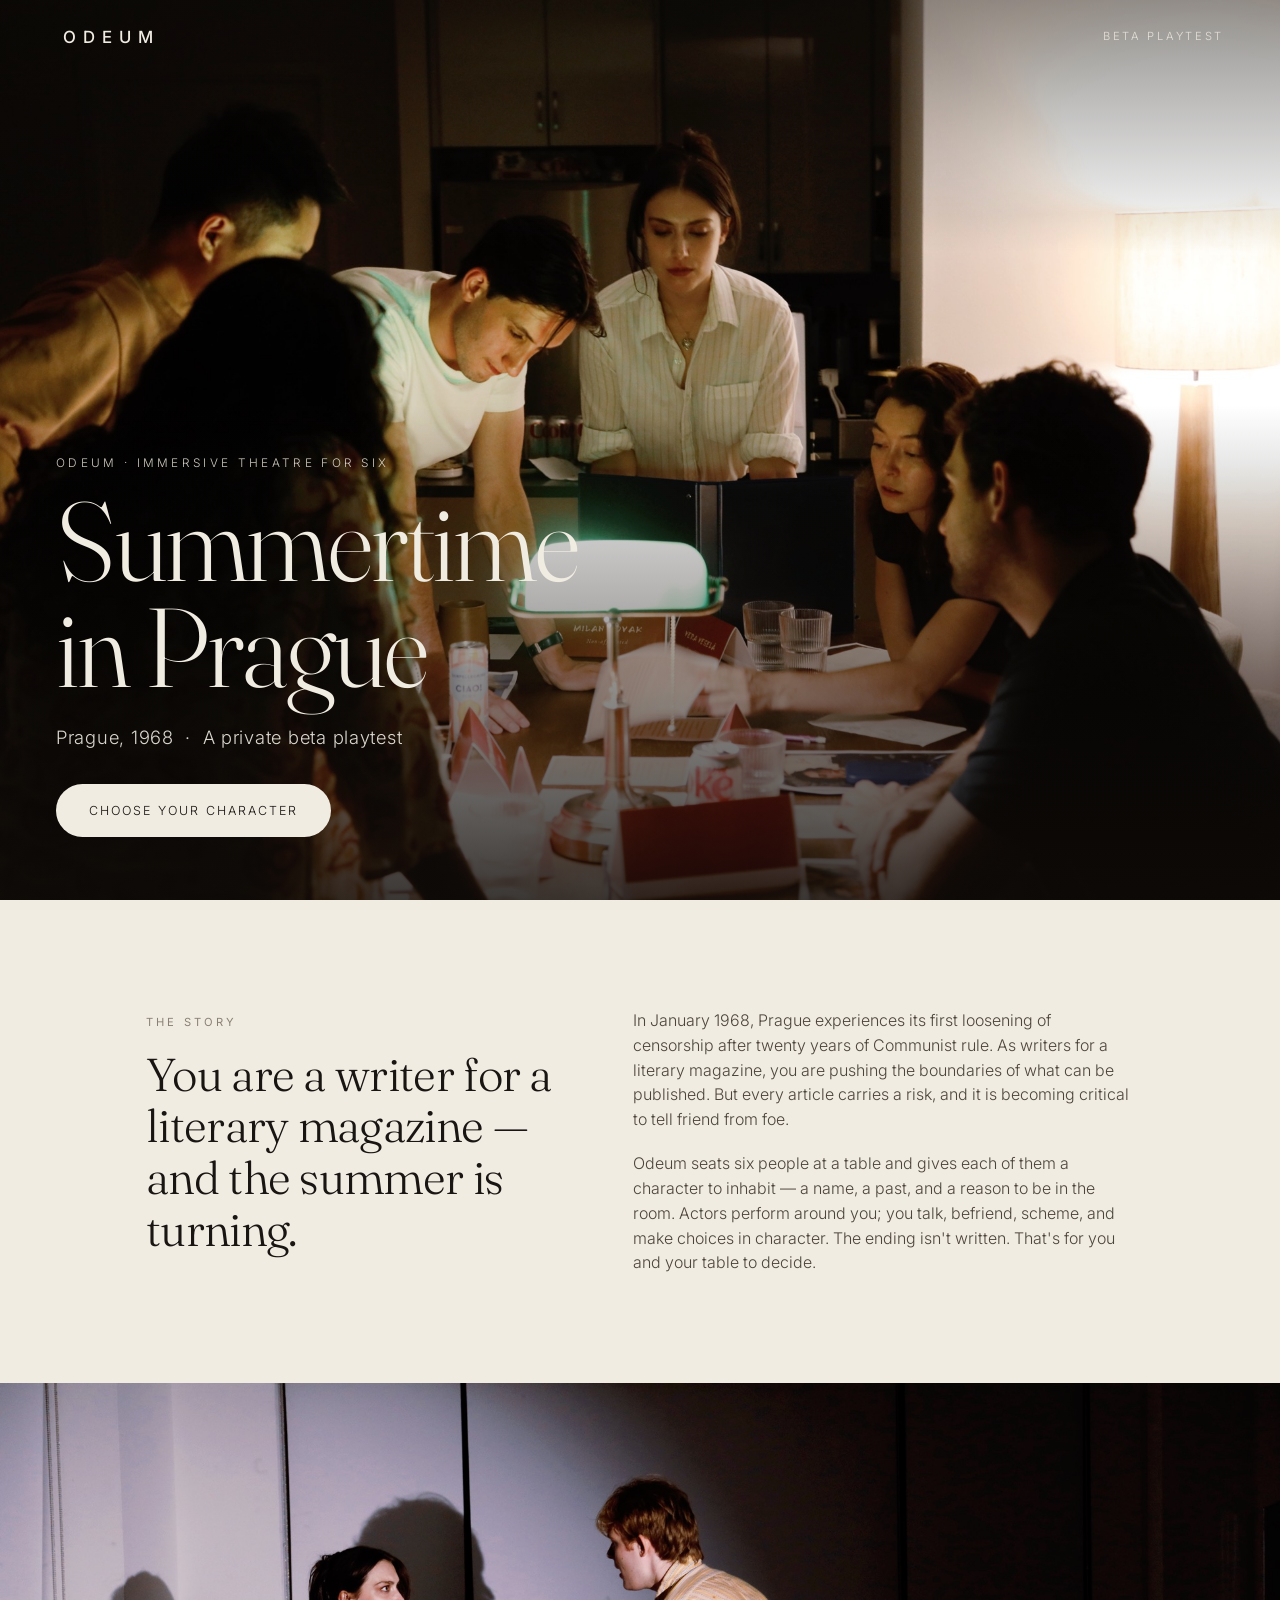
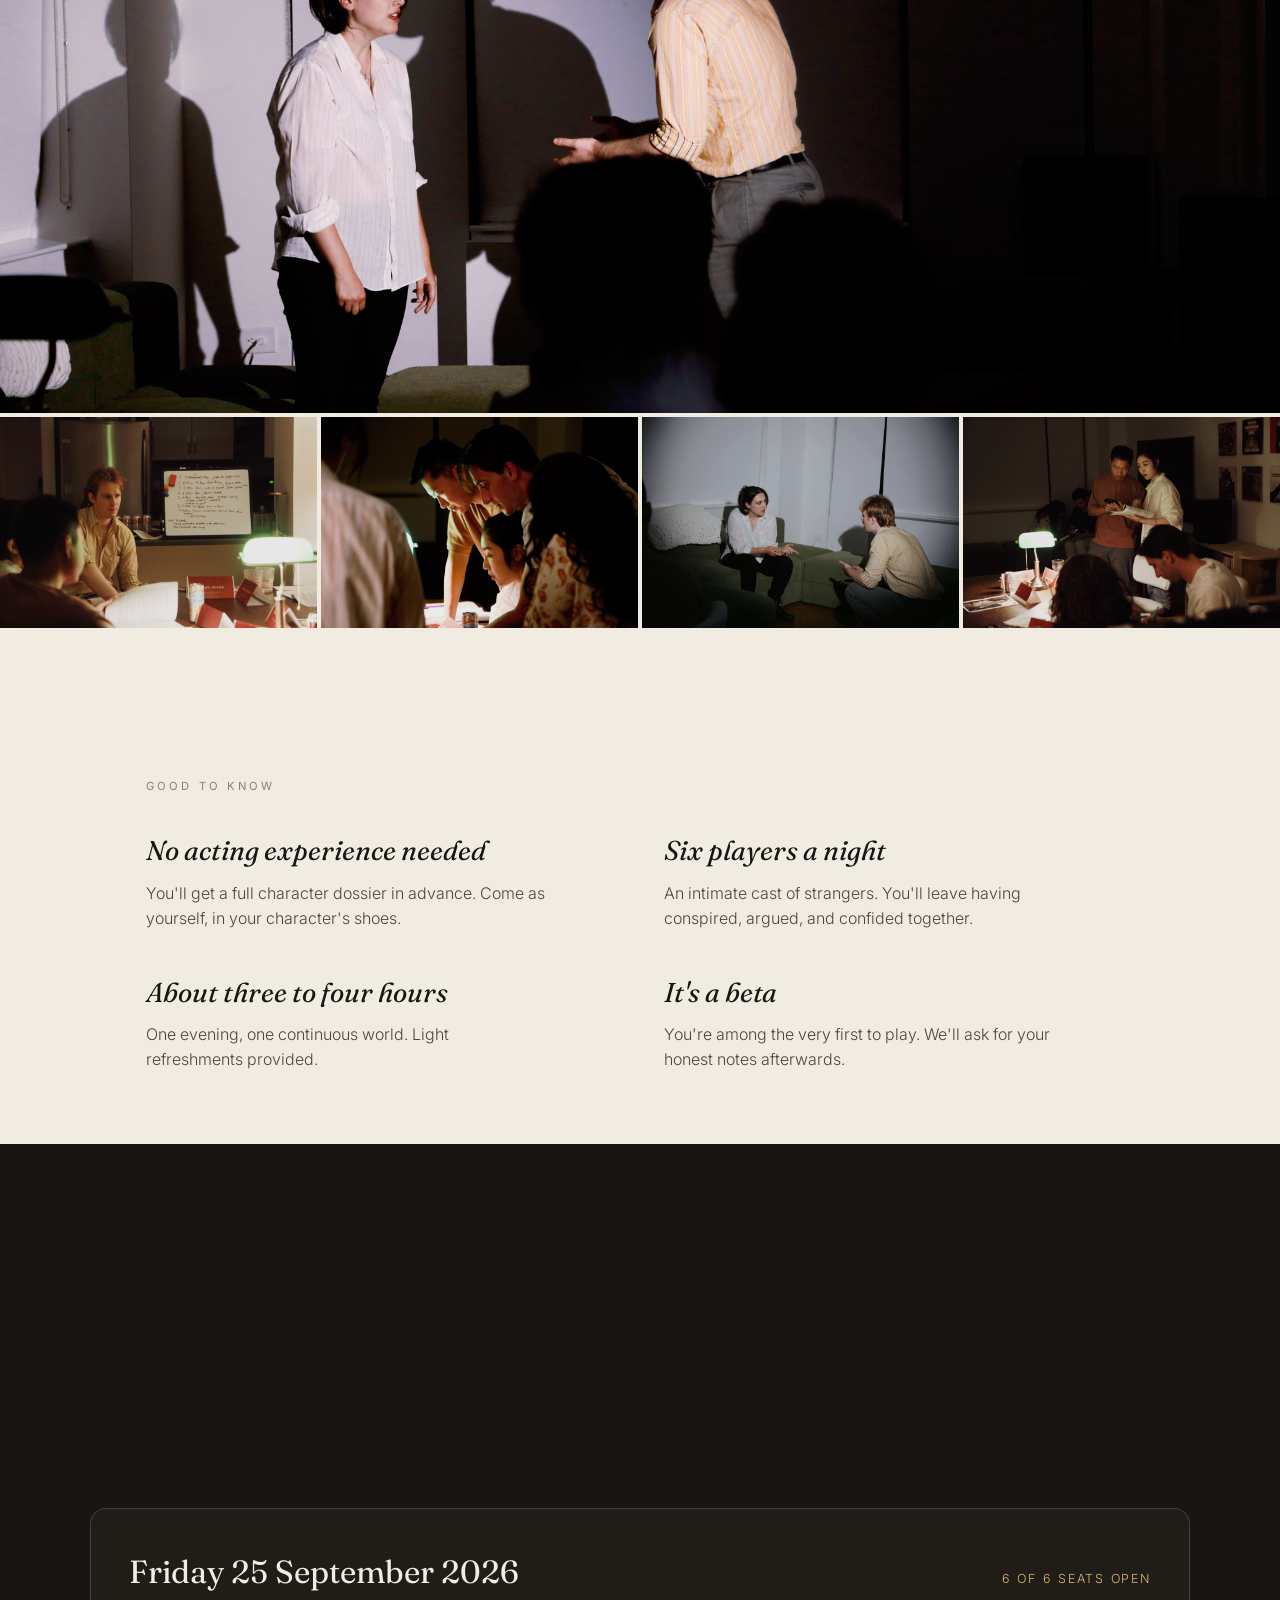
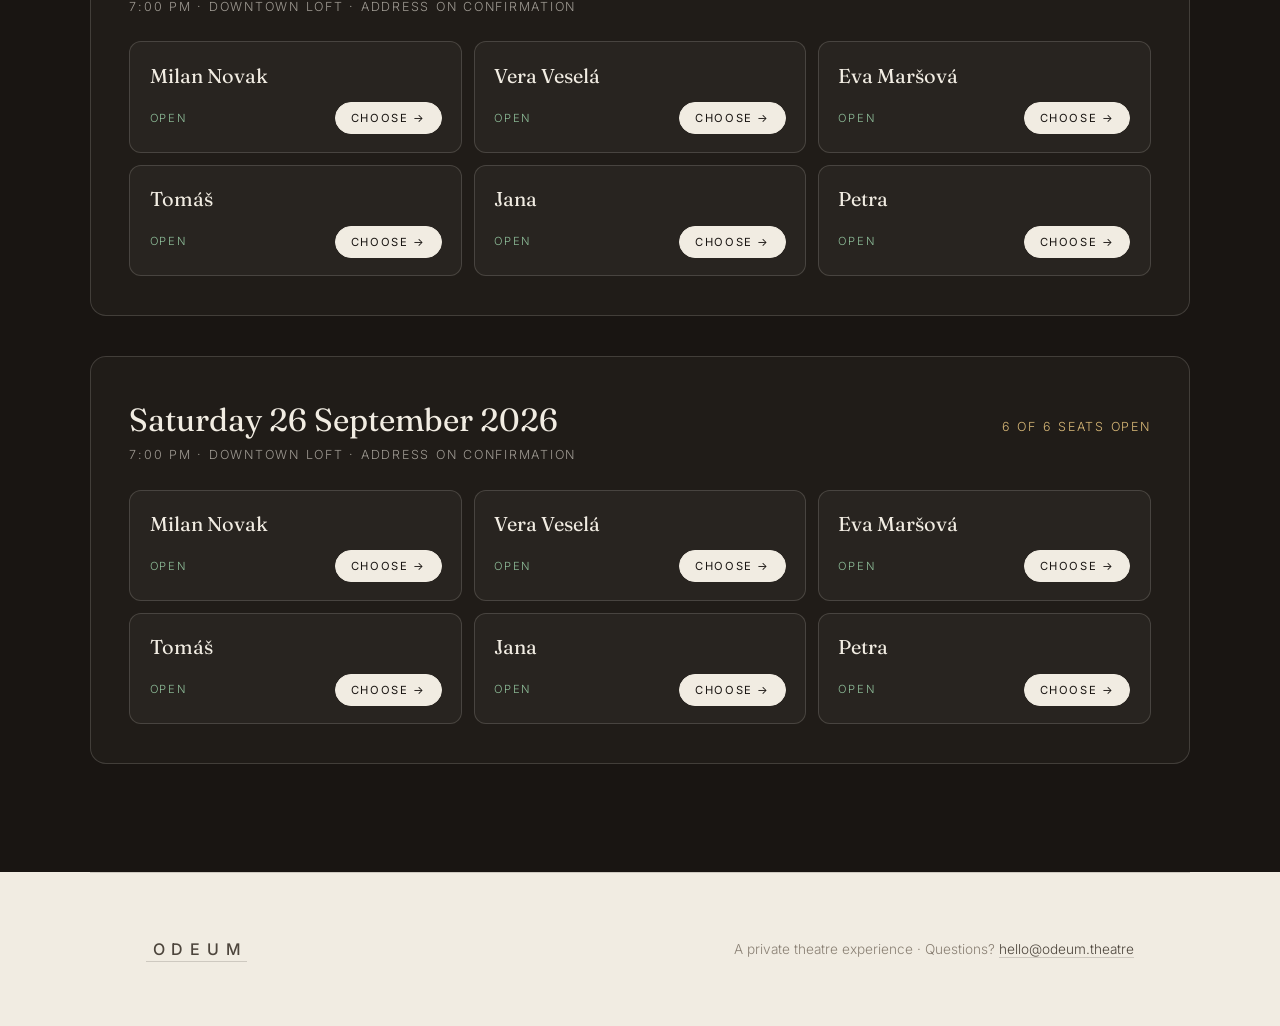
==== prague/index.html @ 9e8dc610 "Add Summertime in Prague beta signup page - New /prague/ landing page (unlisted, noindex) with hero," ====
<!DOCTYPE html>
<html lang="en">
<head>
  <meta charset="UTF-8" />
  <meta name="viewport" content="width=device-width, initial-scale=1.0" />
  <meta name="description" content="Summertime in Prague — a private immersive-theatre game for six. Beta playtest by invitation. Choose your character and reserve a seat." />
  <meta name="theme-color" content="#f1ece2" />
  <!-- Unlisted beta page: keep it out of search results -->
  <meta name="robots" content="noindex, nofollow" />
  <title>Summertime in Prague — Odeum Beta</title>

  <link rel="icon" href="../favicon.svg" type="image/svg+xml" />
  <link rel="apple-touch-icon" href="../favicon.svg" />

  <meta property="og:type" content="website" />
  <meta property="og:site_name" content="Odeum" />
  <meta property="og:title" content="Summertime in Prague — Odeum Beta" />
  <meta property="og:description" content="A private immersive-theatre game for six. Prague, 1968. Beta playtest by invitation — choose your character." />
  <meta property="og:image" content="https://clysun.github.io/odeum/images/prague/table-lamp.jpg" />

  <link rel="preconnect" href="https://fonts.googleapis.com" />
  <link rel="preconnect" href="https://fonts.gstatic.com" crossorigin />
  <link href="https://fonts.googleapis.com/css2?family=Fraunces:ital,opsz,wght@0,9..144,300;0,9..144,400;0,9..144,500;1,9..144,300;1,9..144,400&family=Inter:wght@300;400;500&display=swap" rel="stylesheet" />

  <link rel="stylesheet" href="../css/styles.css" />
  <link rel="stylesheet" href="prague.css" />
</head>
<body class="prague">
  <!-- NAV -->
  <header class="pnav" id="pnav">
    <a href="../" class="pnav__home" aria-label="Back to Odeum">ODEUM</a>
    <span class="pnav__tag">Beta Playtest</span>
  </header>

  <main>
    <!-- HERO -->
    <section class="phero">
      <img src="../images/prague/table-lamp.jpg" alt="A cast of six gathered around a lamplit table in character" class="phero__img" />
      <div class="phero__scrim"></div>
      <div class="phero__inner">
        <p class="phero__eyebrow">Odeum · Immersive theatre for six</p>
        <h1 class="phero__title">Summertime<br />in Prague</h1>
        <p class="phero__meta">Prague, 1968 &nbsp;·&nbsp; A private beta playtest</p>
        <a href="#reserve" class="pbtn pbtn--light">Choose your character</a>
      </div>
    </section>

    <!-- STORY -->
    <section class="pstory">
      <div class="pstory__grid">
        <div class="reveal">
          <span class="kicker">The story</span>
          <h2 class="pstory__lead">You are a writer for a literary magazine — and the summer is turning.</h2>
        </div>
        <div class="pstory__body reveal">
          <p>In January 1968, Prague experiences its first loosening of censorship after twenty
             years of Communist rule. As writers for a literary magazine, you are pushing the
             boundaries of what can be published. But every article carries a risk, and it is
             becoming critical to tell friend from foe.</p>
          <p>Odeum seats six people at a table and gives each of them a character to inhabit —
             a name, a past, and a reason to be in the room. Actors perform around you; you talk,
             befriend, scheme, and make choices in character. The ending isn't written. That's
             for you and your table to decide.</p>
        </div>
      </div>
    </section>

    <!-- GALLERY -->
    <section class="pgallery" aria-label="From the room">
      <figure class="pgallery__wide reveal">
        <img src="../images/prague/confrontation.jpg" alt="Two characters in a heated exchange before a watching audience" loading="lazy" />
      </figure>
      <div class="pgallery__grid">
        <figure class="reveal"><img src="../images/prague/whiteboard.jpg" alt="A character studies a timeline of the day's events" loading="lazy" /></figure>
        <figure class="reveal"><img src="../images/prague/huddle.jpg" alt="Players conferring in lamplight" loading="lazy" /></figure>
        <figure class="reveal"><img src="../images/prague/couch.jpg" alt="A quiet, tense conversation on a sofa" loading="lazy" /></figure>
        <figure class="reveal"><img src="../images/prague/scripts.jpg" alt="Guests comparing notes and scripts" loading="lazy" /></figure>
      </div>
    </section>

    <!-- WHAT TO KNOW -->
    <section class="pknow">
      <span class="kicker reveal">Good to know</span>
      <ul class="pknow__list">
        <li class="reveal"><h3>No acting experience needed</h3><p>You'll get a full character dossier in advance. Come as yourself, in your character's shoes.</p></li>
        <li class="reveal"><h3>Six players a night</h3><p>An intimate cast of strangers. You'll leave having conspired, argued, and confided together.</p></li>
        <li class="reveal"><h3>About three to four hours</h3><p>One evening, one continuous world. Light refreshments provided.</p></li>
        <li class="reveal"><h3>It's a beta</h3><p>You're among the very first to play. We'll ask for your honest notes afterwards.</p></li>
      </ul>
    </section>

    <!-- RESERVE -->
    <section class="preserve" id="reserve">
      <div class="preserve__head">
        <span class="kicker reveal">Reserve a seat</span>
        <h2 class="preserve__title reveal">Choose a date &amp; your character</h2>
        <p class="preserve__sub reveal">Each character can be played by one guest. Once a seat is taken, it closes — so pick early.</p>
      </div>
      <div id="sessions" class="sessions" aria-live="polite">
        <!-- rendered by prague.js -->
        <p class="sessions__loading">Loading availability…</p>
      </div>
    </section>
  </main>

  <footer class="pfoot">
    <a href="../" class="pfoot__brand">ODEUM</a>
    <p>A private theatre experience · Questions? <a href="mailto:hello@odeum.theatre">hello@odeum.theatre</a></p>
  </footer>

  <!-- SIGNUP MODAL -->
  <div class="modal" id="modal" aria-hidden="true" role="dialog" aria-modal="true" aria-labelledby="modalTitle">
    <div class="modal__backdrop" data-close></div>
    <div class="modal__card" role="document">
      <button class="modal__close" data-close aria-label="Close">×</button>
      <div id="modalForm">
        <p class="modal__eyebrow">Reserve your seat</p>
        <h3 class="modal__title" id="modalTitle">Milan Novak</h3>
        <p class="modal__slot" id="modalSlot">Friday 26 September · 7:00 PM</p>
        <form id="signupForm" novalidate>
          <div class="pfield">
            <label for="f-name">Full name</label>
            <input type="text" id="f-name" name="name" autocomplete="name" required />
          </div>
          <div class="pfield">
            <label for="f-email">Email</label>
            <input type="email" id="f-email" name="email" autocomplete="email" required />
          </div>
          <div class="pfield">
            <label for="f-phone">Phone</label>
            <input type="tel" id="f-phone" name="phone" autocomplete="tel" required />
          </div>
          <div class="pfield">
            <label for="f-rec">Who recommended you?</label>
            <input type="text" id="f-rec" name="recommendedBy" placeholder="A name helps us keep the room trusted" />
          </div>
          <button type="submit" class="pbtn pbtn--dark" id="submitBtn">Confirm my seat</button>
          <p class="modal__status" id="modalStatus" role="status" aria-live="polite"></p>
        </form>
      </div>
      <div id="modalDone" class="modal__done" hidden>
        <h3 class="modal__title">You're in.</h3>
        <p id="doneMsg">Your seat is reserved. We'll be in touch by email with your character dossier and the address.</p>
        <button class="pbtn pbtn--dark" data-close>Close</button>
      </div>
    </div>
  </div>

  <script src="prague.js"></script>
</body>
</html>
---- css/styles.css ----
/* =========================================================
   ODEUM — A Private Theatre Experience
   Editorial · warm bone canvas · cinematic imagery
   ========================================================= */

:root {
  --paper:      #f1ece2;   /* warm bone */
  --paper-2:    #e9e2d5;
  --ink:        #191512;   /* warm near-black */
  --ink-soft:   #4d453c;
  --ink-faint:  #8a8074;
  --wine:       #7a2e2b;   /* restrained accent */
  --line:       rgba(25, 21, 18, 0.16);
  --line-soft:  rgba(25, 21, 18, 0.08);

  --serif: "Fraunces", Georgia, "Times New Roman", serif;
  --sans:  "Inter", system-ui, -apple-system, sans-serif;

  --ease: cubic-bezier(0.19, 1, 0.22, 1);
  --pad:  clamp(1.25rem, 5vw, 4rem);
  --maxw: 1400px;
}

* { margin: 0; padding: 0; box-sizing: border-box; }

html { -webkit-font-smoothing: antialiased; text-rendering: optimizeLegibility; }
html.lenis, html.lenis body { height: auto; }

body {
  background: var(--paper);
  color: var(--ink);
  font-family: var(--sans);
  font-weight: 300;
  line-height: 1.55;
  overflow-x: hidden;
}
body.no-scroll { overflow: hidden; }

::selection { background: var(--ink); color: var(--paper); }

a { color: inherit; text-decoration: none; }
img { display: block; max-width: 100%; }

.kicker {
  display: inline-block;
  font-family: var(--sans);
  font-size: 0.7rem;
  font-weight: 400;
  letter-spacing: 0.28em;
  text-transform: uppercase;
  color: var(--ink-faint);
}

/* =========================================================
   NAV
   ========================================================= */
.nav {
  position: fixed;
  inset: 0 0 auto 0;
  z-index: 60;
  display: grid;
  grid-template-columns: 1fr auto 1fr;
  align-items: center;
  padding: 1.5rem var(--pad);
  transition: background 0.6s var(--ease), padding 0.6s var(--ease),
              border-color 0.6s var(--ease), color 0.6s var(--ease);
  border-bottom: 1px solid transparent;
  color: #f1ece2;
}
.nav::before {
  /* subtle scrim so cream nav stays legible over bright imagery */
  content: "";
  position: absolute; inset: 0; z-index: -1;
  background: linear-gradient(180deg, rgba(15,11,8,0.38), transparent);
  opacity: 1;
  transition: opacity 0.6s var(--ease);
  pointer-events: none;
}
.nav.is-solid { color: var(--ink); }
.nav.is-solid::before { opacity: 0; }
/* When the fullscreen menu is open, nav sits over the cream overlay */
body.menu-open .nav { color: var(--ink); }
body.menu-open .nav::before { opacity: 0; }
.nav.is-solid {
  background: rgba(241, 236, 226, 0.86);
  backdrop-filter: blur(12px) saturate(1.1);
  border-bottom: 1px solid var(--line-soft);
  padding-top: 1.05rem;
  padding-bottom: 1.05rem;
}

.nav__side { display: flex; align-items: center; gap: 1.8rem; }
.nav__side--right { justify-content: flex-end; }

.nav__link {
  font-size: 0.74rem;
  letter-spacing: 0.16em;
  text-transform: uppercase;
  position: relative;
  opacity: 0.92;
  transition: opacity 0.3s ease;
}
.nav__link::after {
  content: "";
  position: absolute; left: 0; bottom: -5px;
  width: 100%; height: 1px; background: currentColor;
  transform: scaleX(0); transform-origin: right;
  transition: transform 0.45s var(--ease);
}
.nav__link:hover { opacity: 1; }
.nav__link:hover::after { transform: scaleX(1); transform-origin: left; }

.nav__brand {
  font-family: var(--sans);
  font-weight: 500;
  font-size: clamp(1rem, 1.5vw, 1.2rem);
  letter-spacing: 0.42em;
  text-indent: 0.42em;
  white-space: nowrap;
}

.nav__menu {
  display: none;
  flex-direction: column;
  gap: 5px;
  width: 26px;
  background: none; border: none; cursor: pointer;
  padding: 4px 0;
}
.nav__menu span {
  display: block; height: 1.5px; width: 100%;
  background: currentColor;
  transition: transform 0.4s var(--ease), opacity 0.4s var(--ease);
}
body.menu-open .nav__menu span:first-child { transform: translateY(6.5px) rotate(45deg); }
body.menu-open .nav__menu span:last-child  { transform: translateY(-6.5px) rotate(-45deg); }

@media (max-width: 780px) {
  .nav__menu { display: flex; }
  .nav__side--left .nav__link { display: none; }
}

/* =========================================================
   OVERLAY MENU
   ========================================================= */
.overlay {
  position: fixed; inset: 0; z-index: 55;
  background: var(--paper);
  display: flex; flex-direction: column;
  align-items: center; justify-content: center;
  gap: 2.5rem;
  opacity: 0; visibility: hidden;
  transition: opacity 0.6s var(--ease), visibility 0.6s var(--ease);
}
body.menu-open .overlay { opacity: 1; visibility: visible; }
.overlay__nav { display: flex; flex-direction: column; align-items: center; gap: 0.4rem; }
.overlay__nav a {
  font-family: var(--serif);
  font-size: clamp(2.2rem, 8vw, 4rem);
  font-weight: 300;
  line-height: 1.05;
  opacity: 0; transform: translateY(20px);
  transition: opacity 0.6s var(--ease), transform 0.6s var(--ease), color 0.3s ease;
}
.overlay__nav a:hover { font-style: italic; color: var(--wine); }
body.menu-open .overlay__nav a { opacity: 1; transform: none; }
body.menu-open .overlay__nav a:nth-child(1) { transition-delay: .08s; }
body.menu-open .overlay__nav a:nth-child(2) { transition-delay: .14s; }
body.menu-open .overlay__nav a:nth-child(3) { transition-delay: .20s; }
body.menu-open .overlay__nav a:nth-child(4) { transition-delay: .26s; }
.overlay__note {
  font-size: 0.78rem; letter-spacing: 0.14em; text-transform: uppercase;
  color: var(--ink-faint); text-align: center; line-height: 1.9;
}

/* =========================================================
   HERO — layered vertical panels
   ========================================================= */
.hero {
  position: relative;
  height: 100svh; min-height: 620px;
  padding: 0;
  overflow: hidden;
}
.hero__panels {
  position: absolute; inset: 0;
  display: grid;
  grid-template-columns: 1fr 1fr 1fr;
  gap: 0;
}
.panel {
  position: relative;
  overflow: hidden;
  border-right: 1px solid rgba(241, 236, 226, 0.12);
}
.panel:last-child { border-right: none; }
.panel img {
  width: 100%; height: 100%;
  object-fit: cover;
  transform: scale(1.06);
  transition: transform 1.2s var(--ease), filter 1.2s var(--ease);
  filter: brightness(0.82) saturate(1.02);
  animation: panelIn 1.6s var(--ease) both;
  animation-delay: calc(var(--i) * 0.14s);
}
@keyframes panelIn {
  from { opacity: 0; transform: scale(1.16); }
  to   { opacity: 1; transform: scale(1.06); }
}
.panel::after {
  content: ""; position: absolute; inset: 0;
  background: linear-gradient(180deg, rgba(20,15,12,0.35) 0%, transparent 30%, transparent 55%, rgba(20,15,12,0.55) 100%);
  pointer-events: none;
}
/* Hover: focus one panel, dim the others */
@media (hover: hover) and (min-width: 781px) {
  .hero__panels:hover .panel img { filter: brightness(0.55) saturate(0.9); }
  .panel:hover img { filter: brightness(0.95) saturate(1.08); transform: scale(1.11); }
}

.hero__caption {
  position: absolute; inset: auto 0 0 0; z-index: 3;
  display: flex; align-items: center; justify-content: space-between;
  padding: 0 var(--pad) 1.8rem;
  color: #f1ece2;
  pointer-events: none;
}
.hero__eyebrow {
  font-size: 0.72rem; letter-spacing: 0.3em; text-transform: uppercase;
  text-shadow: 0 1px 20px rgba(0,0,0,0.7);
}
.hero__scroll {
  pointer-events: auto;
  display: inline-flex; align-items: center; gap: 0.9rem;
  font-size: 0.7rem; letter-spacing: 0.28em; text-transform: uppercase;
}
.hero__scroll-line {
  width: 46px; height: 1px; background: currentColor; position: relative; overflow: hidden;
}
.hero__scroll-line::after {
  content: ""; position: absolute; inset: 0;
  background: var(--wine);
  transform: translateX(-100%);
  animation: sweep 2.6s var(--ease) infinite;
}
@keyframes sweep { 0%{transform:translateX(-100%)} 55%,100%{transform:translateX(100%)} }

/* =========================================================
   STATEMENT
   ========================================================= */
.statement {
  padding: clamp(5rem, 14vh, 10rem) var(--pad);
  max-width: 1100px; margin: 0 auto;
}
.statement__lead {
  font-family: var(--serif);
  font-weight: 300;
  font-size: clamp(1.9rem, 4.6vw, 4rem);
  line-height: 1.14;
  letter-spacing: -0.015em;
}
.statement__lead em { font-style: italic; color: var(--wine); }

/* =========================================================
   FULL-BLEED FEATURE
   ========================================================= */
.feature { width: 100%; height: clamp(60vh, 82vh, 900px); overflow: hidden; }
.feature__img {
  width: 100%; height: 120%;
  object-fit: cover;
  filter: brightness(0.86);
  will-change: transform;
}

/* =========================================================
   EXPERIENCE
   ========================================================= */
.experience {
  max-width: var(--maxw); margin: 0 auto;
  padding: clamp(5rem, 12vh, 9rem) var(--pad);
}
.experience__head { margin-bottom: clamp(2.5rem, 6vw, 4.5rem); }
.experience__title {
  font-family: var(--serif); font-weight: 300;
  font-size: clamp(2rem, 5.2vw, 4rem);
  line-height: 1.08; letter-spacing: -0.02em;
  margin-top: 1.2rem;
}
.experience__cols {
  display: grid; grid-template-columns: repeat(2, 1fr);
  gap: clamp(1.6rem, 5vw, 4rem);
  max-width: 1000px; margin-left: auto;
}
.experience__title em { font-style: italic; color: var(--wine); }
.experience__cols p {
  color: var(--ink-soft);
  font-size: clamp(1rem, 1.25vw, 1.15rem);
}
.experience__cols p:not(:last-child) { margin-bottom: 1.3rem; }
.experience__pull {
  font-family: var(--serif) !important;
  font-style: italic;
  font-size: clamp(1.35rem, 2.2vw, 1.8rem) !important;
  line-height: 1.3;
  color: var(--ink) !important;
}
.experience__pull em { font-style: italic; color: var(--wine); }

.pillars {
  list-style: none;
  display: grid; grid-template-columns: repeat(3, 1fr);
  gap: clamp(1.5rem, 4vw, 3rem);
  margin-top: clamp(3.5rem, 9vh, 6rem);
  padding-top: 2.5rem;
  border-top: 1px solid var(--line);
}
.pillars__num {
  display: block;
  font-family: var(--serif); font-style: italic;
  font-size: clamp(1.4rem, 2.4vw, 1.9rem);
  margin-bottom: 0.9rem;
}
.pillars p { color: var(--ink-soft); font-size: 0.98rem; max-width: 34ch; }

/* =========================================================
   EVENINGS
   ========================================================= */
.evenings {
  max-width: var(--maxw); margin: 0 auto;
  padding: clamp(3rem, 8vh, 6rem) var(--pad) clamp(5rem, 12vh, 9rem);
}
.evenings__head {
  text-align: center; margin-bottom: clamp(3rem, 8vw, 6rem);
}
.evenings__title {
  font-family: var(--serif); font-weight: 300;
  font-size: clamp(2.6rem, 8vw, 6rem);
  letter-spacing: -0.02em; margin-top: 1rem;
}

.row {
  display: grid; grid-template-columns: 1.05fr 0.95fr;
  align-items: center;
  gap: clamp(1.5rem, 6vw, 5rem);
  padding: clamp(2.5rem, 6vw, 4rem) 0;
  border-top: 1px solid var(--line-soft);
}
.row--reverse .row__media { order: 2; }
.row__media { overflow: hidden; aspect-ratio: 4 / 5; }
.row__media img {
  width: 100%; height: 100%; object-fit: cover;
  filter: brightness(0.9) saturate(1.02);
  transform: scale(1.02);
  transition: transform 1.1s var(--ease), filter 1.1s var(--ease);
}
.row:hover .row__media img { transform: scale(1.07); filter: brightness(1) saturate(1.08); }

/* Coming-soon games: greyed imagery + badge */
.row--soon .row__media { position: relative; }
.row--soon .row__media img { filter: grayscale(1) brightness(0.62) contrast(1.02); }
.row--soon:hover .row__media img { transform: scale(1.04); filter: grayscale(1) brightness(0.7); }
.row--soon .row__media::after {
  content: ""; position: absolute; inset: 0;
  background: linear-gradient(180deg, rgba(15,11,8,0.15), rgba(15,11,8,0.45));
  pointer-events: none;
}
.row__badge {
  position: absolute; z-index: 2;
  top: 1.1rem; left: 1.1rem;
  display: inline-flex; align-items: center; gap: 0.5rem;
  padding: 0.45rem 0.9rem;
  font-size: 0.64rem; letter-spacing: 0.22em; text-transform: uppercase;
  color: var(--paper);
  border: 1px solid rgba(241, 236, 226, 0.5);
  border-radius: 100px;
  backdrop-filter: blur(4px);
}
.row__badge::before {
  content: ""; width: 5px; height: 5px; border-radius: 50%;
  background: var(--paper); opacity: 0.8;
}
.row--soon .row__name { color: var(--ink-soft); }

.row__index {
  font-size: 0.72rem; letter-spacing: 0.2em; text-transform: uppercase;
  color: var(--ink-faint);
}
.row__name {
  font-family: var(--serif); font-weight: 300;
  font-size: clamp(2rem, 4.5vw, 3.4rem);
  line-height: 1.02; letter-spacing: -0.02em;
  margin: 0.9rem 0 1.1rem;
}
.row__text p { color: var(--ink-soft); font-size: clamp(1rem, 1.2vw, 1.1rem); max-width: 42ch; }
.row__meta {
  display: block; margin-top: 1.6rem;
  font-size: 0.74rem; letter-spacing: 0.14em; text-transform: uppercase;
  color: var(--ink-faint);
}

/* =========================================================
   INVITATION
   ========================================================= */
.invitation {
  background: var(--ink); color: var(--paper);
  padding: clamp(6rem, 16vh, 11rem) var(--pad);
  text-align: center;
}
.invitation__inner { max-width: 900px; margin: 0 auto; }
.invitation .kicker { color: rgba(241,236,226,0.55); }
.invitation__title {
  font-family: var(--serif); font-weight: 300;
  font-size: clamp(2.4rem, 7vw, 5.5rem);
  line-height: 1.02; letter-spacing: -0.02em;
  margin: 1.4rem 0 1.6rem;
}
.invitation__title em { font-style: italic; color: var(--paper); }
.invitation__lede {
  color: rgba(241,236,226,0.72);
  font-size: clamp(1rem, 1.4vw, 1.2rem);
  max-width: 520px; margin: 0 auto;
}

/* =========================================================
   INVITATION FORM  (light-on-dark, inside .invitation)
   ========================================================= */
.invite-form { max-width: 720px; margin: 2.8rem auto 0; }
.invite-form__row {
  display: flex; flex-wrap: wrap; gap: 0.75rem;
  align-items: stretch; justify-content: center;
}
.invite-form input {
  flex: 1 1 200px;
  font-family: var(--sans); font-size: 0.98rem; font-weight: 300;
  color: var(--paper);
  background: rgba(241, 236, 226, 0.05);
  border: 1px solid rgba(241, 236, 226, 0.24);
  border-radius: 100px;
  padding: 0.95rem 1.4rem;
  transition: border-color 0.35s var(--ease), background 0.35s var(--ease);
}
.invite-form input::placeholder { color: rgba(241, 236, 226, 0.5); }
.invite-form input:focus {
  outline: none;
  border-color: rgba(241, 236, 226, 0.7);
  background: rgba(241, 236, 226, 0.09);
}
.invite-form__submit {
  flex: 0 0 auto;
  font-family: var(--sans);
  font-size: 0.76rem; letter-spacing: 0.18em; text-transform: uppercase;
  color: var(--ink); background: var(--paper);
  border: 1px solid var(--paper);
  padding: 0.95rem 1.9rem; border-radius: 100px;
  cursor: pointer; white-space: nowrap;
  transition: background 0.4s var(--ease), color 0.4s var(--ease), transform 0.4s var(--ease);
}
.invite-form__submit:hover { background: var(--wine); border-color: var(--wine); color: var(--paper); transform: translateY(-2px); }
.invite-form__note {
  margin-top: 1.1rem;
  font-size: 0.78rem; letter-spacing: 0.02em;
  color: rgba(241, 236, 226, 0.5);
}
.invite-form__status {
  margin-top: 0.8rem; min-height: 1em;
  font-family: var(--serif); font-style: italic;
  font-size: 1.05rem; color: var(--gold, #e2c37e);
  color: #d8b877;
}

/* =========================================================
   FOOTER
   ========================================================= */
.foot {
  border-top: 1px solid var(--line);
  padding: clamp(2.5rem, 6vw, 4rem) var(--pad);
}
.foot__top {
  display: flex; align-items: center; justify-content: space-between;
  flex-wrap: wrap; gap: 1.5rem;
  padding-bottom: 2.5rem; border-bottom: 1px solid var(--line-soft);
}
.foot__brand {
  font-family: var(--sans); font-weight: 500;
  letter-spacing: 0.42em; text-indent: 0.42em; font-size: 1.1rem;
}
.foot__links {
  display: flex; flex-wrap: wrap; gap: clamp(1.2rem, 3vw, 2.4rem);
  font-size: 0.74rem; letter-spacing: 0.14em; text-transform: uppercase;
}
.foot__links a { color: var(--ink-soft); transition: color 0.3s ease; }
.foot__links a:hover { color: var(--ink); }
.foot__bottom {
  display: flex; align-items: center; justify-content: space-between;
  flex-wrap: wrap; gap: 0.8rem;
  margin-top: 2rem;
  font-size: 0.72rem; letter-spacing: 0.1em; text-transform: uppercase;
  color: var(--ink-faint);
}

/* =========================================================
   REVEALS
   ========================================================= */
.reveal { opacity: 0; transform: translateY(26px); transition: opacity 1s var(--ease), transform 1s var(--ease); }
.reveal.is-in { opacity: 1; transform: none; }

@media (prefers-reduced-motion: reduce) {
  * { animation: none !important; transition-duration: 0.01ms !important; }
  .reveal { opacity: 1; transform: none; }
  .panel img { animation: none; opacity: 1; }
}

/* =========================================================
   RESPONSIVE
   ========================================================= */
@media (max-width: 900px) {
  .experience__cols { grid-template-columns: 1fr; }
  .pillars { grid-template-columns: 1fr; gap: 2rem; }
}
@media (max-width: 780px) {
  .hero__panels { grid-template-columns: 1fr; grid-auto-rows: 1fr; }
  .panel:nth-child(3) { display: none; }        /* two panels on tablet */
  .panel { border-right: none; border-bottom: 1px solid rgba(241,236,226,0.12); }
  .row, .row--reverse { grid-template-columns: 1fr; gap: 1.4rem; }
  .row--reverse .row__media { order: 0; }
  .row__media { aspect-ratio: 16 / 11; }
  .invite-form__row { flex-direction: column; }
  .invite-form input { flex: 0 0 auto; width: 100%; }
  .invite-form__submit { width: 100%; }
}
@media (max-width: 560px) {
  .panel:nth-child(2) { display: none; }         /* single panel on phone */
  .hero__caption { flex-direction: column; align-items: flex-start; gap: 1rem; }
  .foot__bottom { flex-direction: column; align-items: flex-start; }
}
---- prague/prague.css ----
/* =========================================================
   Summertime in Prague — beta page
   Builds on ../css/styles.css (design tokens: --paper, --ink,
   --ink-soft, --ink-faint, --wine, --line, --serif, --sans, --ease)
   ========================================================= */

.prague { background: var(--paper); color: var(--ink); }

/* ---------- NAV ---------- */
.pnav {
  position: absolute; top: 0; left: 0; right: 0; z-index: 20;
  display: flex; align-items: center; justify-content: space-between;
  padding: 1.5rem clamp(1.25rem, 5vw, 3.5rem);
  color: var(--paper);
}
.pnav__home {
  font-family: var(--sans); font-weight: 500;
  letter-spacing: 0.42em; text-indent: 0.42em; font-size: 1.05rem;
}
.pnav__tag {
  font-size: 0.7rem; letter-spacing: 0.24em; text-transform: uppercase;
  opacity: 0.85;
}

/* ---------- HERO ---------- */
.phero { position: relative; height: 100svh; min-height: 600px; overflow: hidden;
         display: flex; align-items: flex-end; }
.phero__img { position: absolute; inset: 0; width: 100%; height: 100%; object-fit: cover; }
.phero__scrim {
  position: absolute; inset: 0;
  background:
    linear-gradient(180deg, rgba(15,11,8,0.45) 0%, transparent 28%, transparent 45%, rgba(15,11,8,0.82) 100%);
}
.phero__inner {
  position: relative; z-index: 2;
  padding: 0 clamp(1.25rem, 5vw, 3.5rem) clamp(2.5rem, 7vh, 5rem);
  color: var(--paper); max-width: 1100px;
}
.phero__eyebrow {
  font-size: 0.74rem; letter-spacing: 0.28em; text-transform: uppercase;
  color: rgba(241,236,226,0.85); margin-bottom: 1rem;
}
.phero__title {
  font-family: var(--serif); font-weight: 300;
  font-size: clamp(3rem, 9vw, 7rem); line-height: 0.95; letter-spacing: -0.02em;
}
.phero__meta {
  margin-top: 1.4rem; font-size: clamp(0.95rem, 1.5vw, 1.15rem);
  letter-spacing: 0.04em; color: rgba(241,236,226,0.9);
}

/* ---------- Buttons ---------- */
.pbtn {
  display: inline-flex; align-items: center; justify-content: center;
  font-family: var(--sans); font-size: 0.78rem; letter-spacing: 0.16em; text-transform: uppercase;
  padding: 1rem 2rem; border-radius: 100px; cursor: pointer; border: 1px solid transparent;
  transition: transform 0.35s var(--ease), background 0.35s var(--ease), color 0.35s var(--ease), border-color 0.35s var(--ease);
}
.pbtn--light { margin-top: 2rem; background: var(--paper); color: var(--ink); }
.pbtn--light:hover { transform: translateY(-2px); background: #fff; }
.pbtn--dark { background: var(--ink); color: var(--paper); border-color: var(--ink); width: 100%; }
.pbtn--dark:hover { background: var(--wine); border-color: var(--wine); }
.pbtn[disabled] { opacity: 0.5; cursor: not-allowed; transform: none; }

/* ---------- STORY ---------- */
.pstory { max-width: 1100px; margin: 0 auto; padding: clamp(4.5rem, 12vh, 8rem) clamp(1.25rem, 5vw, 3.5rem); }
.pstory__grid { display: grid; grid-template-columns: 0.9fr 1.1fr; gap: clamp(2rem, 6vw, 5rem); align-items: start; }
.pstory__lead {
  font-family: var(--serif); font-weight: 300; font-size: clamp(1.8rem, 3.6vw, 2.9rem);
  line-height: 1.12; letter-spacing: -0.015em; margin-top: 1rem;
}
.pstory__body p { color: var(--ink-soft); font-size: clamp(1rem, 1.25vw, 1.12rem); margin-bottom: 1.2rem; }
.pstory__body p:last-child { margin-bottom: 0; }

/* ---------- GALLERY ---------- */
.pgallery { padding: 0 0 clamp(3rem, 8vh, 6rem); }
.pgallery__wide { width: 100%; height: clamp(50vh, 70vh, 760px); overflow: hidden; }
.pgallery__wide img { width: 100%; height: 100%; object-fit: cover; }
.pgallery__grid {
  display: grid; grid-template-columns: repeat(4, 1fr); gap: 4px; margin-top: 4px;
}
.pgallery__grid figure { overflow: hidden; aspect-ratio: 3 / 2; }
.pgallery__grid img {
  width: 100%; height: 100%; object-fit: cover;
  transition: transform 1.1s var(--ease), filter 1.1s var(--ease); filter: brightness(0.92);
}
.pgallery__grid figure:hover img { transform: scale(1.05); filter: brightness(1); }

/* ---------- GOOD TO KNOW ---------- */
.pknow { max-width: 1100px; margin: 0 auto; padding: clamp(3rem, 8vh, 6rem) clamp(1.25rem, 5vw, 3.5rem); }
.pknow__list {
  list-style: none; margin-top: 2rem;
  display: grid; grid-template-columns: repeat(2, 1fr); gap: 2.5rem 3rem;
}
.pknow__list h3 {
  font-family: var(--serif); font-weight: 400; font-style: italic;
  font-size: clamp(1.3rem, 2.2vw, 1.7rem); margin-bottom: 0.6rem;
}
.pknow__list p { color: var(--ink-soft); font-size: 1rem; max-width: 40ch; }

/* ---------- RESERVE / SESSIONS ---------- */
.preserve { background: var(--ink); color: var(--paper); padding: clamp(4.5rem, 12vh, 8rem) clamp(1.25rem, 5vw, 3.5rem); }
.preserve__head { max-width: 1100px; margin: 0 auto 3rem; }
.preserve .kicker { color: rgba(241,236,226,0.55); }
.preserve__title {
  font-family: var(--serif); font-weight: 300; font-size: clamp(2.2rem, 5vw, 4rem);
  letter-spacing: -0.02em; margin: 1rem 0 1rem;
}
.preserve__sub { color: rgba(241,236,226,0.7); max-width: 52ch; font-size: clamp(1rem, 1.3vw, 1.12rem); }

.sessions { max-width: 1100px; margin: 0 auto; display: grid; gap: 2.5rem; }
.sessions__loading { color: rgba(241,236,226,0.6); }

.session {
  border: 1px solid rgba(241,236,226,0.16); border-radius: 16px;
  padding: clamp(1.5rem, 3vw, 2.4rem);
  background: rgba(241,236,226,0.03);
}
.session__head { display: flex; align-items: baseline; justify-content: space-between; flex-wrap: wrap; gap: 0.5rem 1rem; margin-bottom: 1.6rem; }
.session__date { font-family: var(--serif); font-size: clamp(1.4rem, 2.6vw, 2rem); font-weight: 400; }
.session__meta { font-size: 0.78rem; letter-spacing: 0.14em; text-transform: uppercase; color: rgba(241,236,226,0.6); }
.session__count { font-size: 0.78rem; letter-spacing: 0.14em; text-transform: uppercase; color: var(--gold, #d8b877); color: #d8b877; }

.slots { display: grid; grid-template-columns: repeat(3, 1fr); gap: 0.75rem; }
.slot {
  display: flex; flex-direction: column; gap: 0.7rem;
  padding: 1.1rem 1.2rem; border-radius: 12px;
  border: 1px solid rgba(241,236,226,0.16);
  background: rgba(241,236,226,0.04);
  transition: border-color 0.3s var(--ease), background 0.3s var(--ease);
}
.slot__name { font-family: var(--serif); font-size: 1.25rem; font-weight: 400; }
.slot__row { display: flex; align-items: center; justify-content: space-between; gap: 0.5rem; margin-top: auto; }
.slot__state { font-size: 0.7rem; letter-spacing: 0.16em; text-transform: uppercase; }
.slot--open { }
.slot--open:hover { border-color: rgba(241,236,226,0.4); background: rgba(241,236,226,0.07); }
.slot--open .slot__state { color: #8fbf9a; }
.slot--taken { opacity: 0.55; }
.slot--taken .slot__state { color: rgba(241,236,226,0.5); }
.slot__btn {
  font-family: var(--sans); font-size: 0.7rem; letter-spacing: 0.14em; text-transform: uppercase;
  padding: 0.5rem 0.95rem; border-radius: 100px; cursor: pointer;
  background: var(--paper); color: var(--ink); border: 1px solid var(--paper);
  transition: background 0.3s var(--ease), color 0.3s var(--ease);
}
.slot__btn:hover { background: var(--wine); border-color: var(--wine); color: var(--paper); }
.slot__btn[disabled] { background: transparent; color: rgba(241,236,226,0.4); border-color: rgba(241,236,226,0.2); cursor: not-allowed; }

/* ---------- FOOTER ---------- */
.pfoot {
  border-top: 1px solid var(--line); max-width: 1100px; margin: 0 auto;
  padding: clamp(2.5rem, 6vw, 4rem) clamp(1.25rem, 5vw, 3.5rem);
  display: flex; align-items: center; justify-content: space-between; flex-wrap: wrap; gap: 1rem;
}
.pfoot__brand { font-family: var(--sans); font-weight: 500; letter-spacing: 0.42em; text-indent: 0.42em; }
.pfoot p { font-size: 0.85rem; color: var(--ink-faint); }
.pfoot a { color: var(--ink-soft); border-bottom: 1px solid var(--line); }
.pfoot a:hover { color: var(--wine); }

/* ---------- MODAL ---------- */
.modal { position: fixed; inset: 0; z-index: 60; display: none; align-items: center; justify-content: center; padding: 1.25rem; }
.modal.is-open { display: flex; }
.modal__backdrop { position: absolute; inset: 0; background: rgba(15,11,8,0.6); backdrop-filter: blur(3px); }
.modal__card {
  position: relative; z-index: 2; width: 100%; max-width: 460px;
  background: var(--paper); color: var(--ink); border-radius: 16px;
  padding: clamp(1.6rem, 4vw, 2.4rem); box-shadow: 0 30px 80px -20px rgba(0,0,0,0.5);
  max-height: 92vh; overflow-y: auto;
}
.modal__close {
  position: absolute; top: 0.8rem; right: 1rem; background: none; border: none;
  font-size: 1.6rem; line-height: 1; cursor: pointer; color: var(--ink-faint);
}
.modal__close:hover { color: var(--ink); }
.modal__eyebrow { font-size: 0.7rem; letter-spacing: 0.24em; text-transform: uppercase; color: var(--ink-faint); }
.modal__title { font-family: var(--serif); font-weight: 400; font-size: clamp(1.8rem, 4vw, 2.4rem); line-height: 1.05; margin: 0.4rem 0 0.3rem; }
.modal__slot { color: var(--wine); font-family: var(--serif); font-style: italic; font-size: 1.05rem; margin-bottom: 1.4rem; }

.pfield { display: grid; gap: 0.45rem; margin-bottom: 1.1rem; }
.pfield label { font-size: 0.72rem; letter-spacing: 0.14em; text-transform: uppercase; color: var(--ink-faint); }
.pfield input {
  font-family: var(--sans); font-size: 1rem; font-weight: 300; color: var(--ink);
  background: transparent; border: none; border-bottom: 1px solid var(--line);
  padding: 0.5rem 0; border-radius: 0;
}
.pfield input:focus { outline: none; border-bottom-color: var(--ink); }
.modal__status { margin-top: 0.9rem; min-height: 1.1em; font-size: 0.9rem; color: var(--wine); }
.modal__done { text-align: center; }
.modal__done p { color: var(--ink-soft); margin: 0.6rem 0 1.4rem; }

/* ---------- Reveals ---------- */
.reveal { opacity: 0; transform: translateY(24px); transition: opacity 0.9s var(--ease), transform 0.9s var(--ease); }
.reveal.is-in { opacity: 1; transform: none; }

@media (prefers-reduced-motion: reduce) {
  * { animation: none !important; transition-duration: 0.01ms !important; }
  .reveal { opacity: 1; transform: none; }
}

/* ---------- Responsive ---------- */
@media (max-width: 860px) {
  .pstory__grid { grid-template-columns: 1fr; gap: 1.5rem; }
  .pknow__list { grid-template-columns: 1fr; gap: 2rem; }
  .pgallery__grid { grid-template-columns: repeat(2, 1fr); }
  .slots { grid-template-columns: repeat(2, 1fr); }
}
@media (max-width: 520px) {
  .slots { grid-template-columns: 1fr; }
  .pgallery__grid { grid-template-columns: 1fr; }
  .session__head { flex-direction: column; }
}
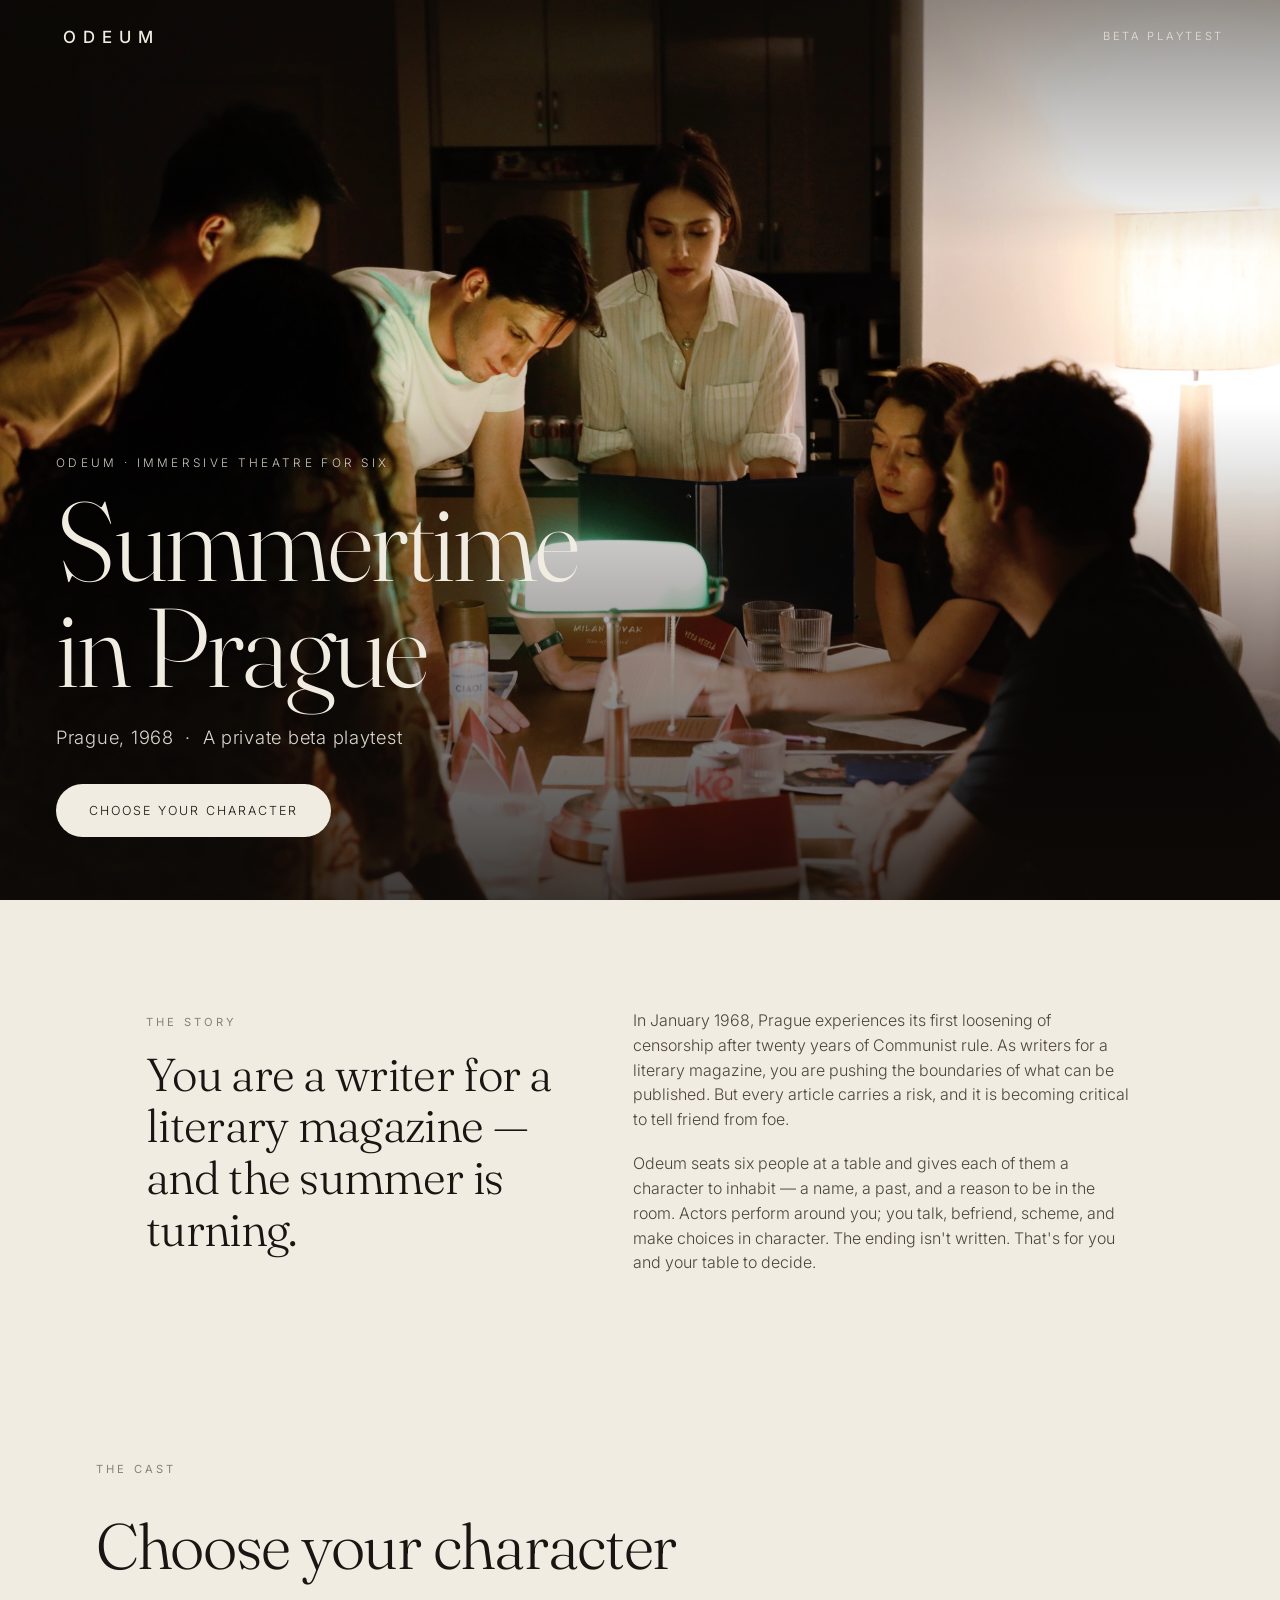
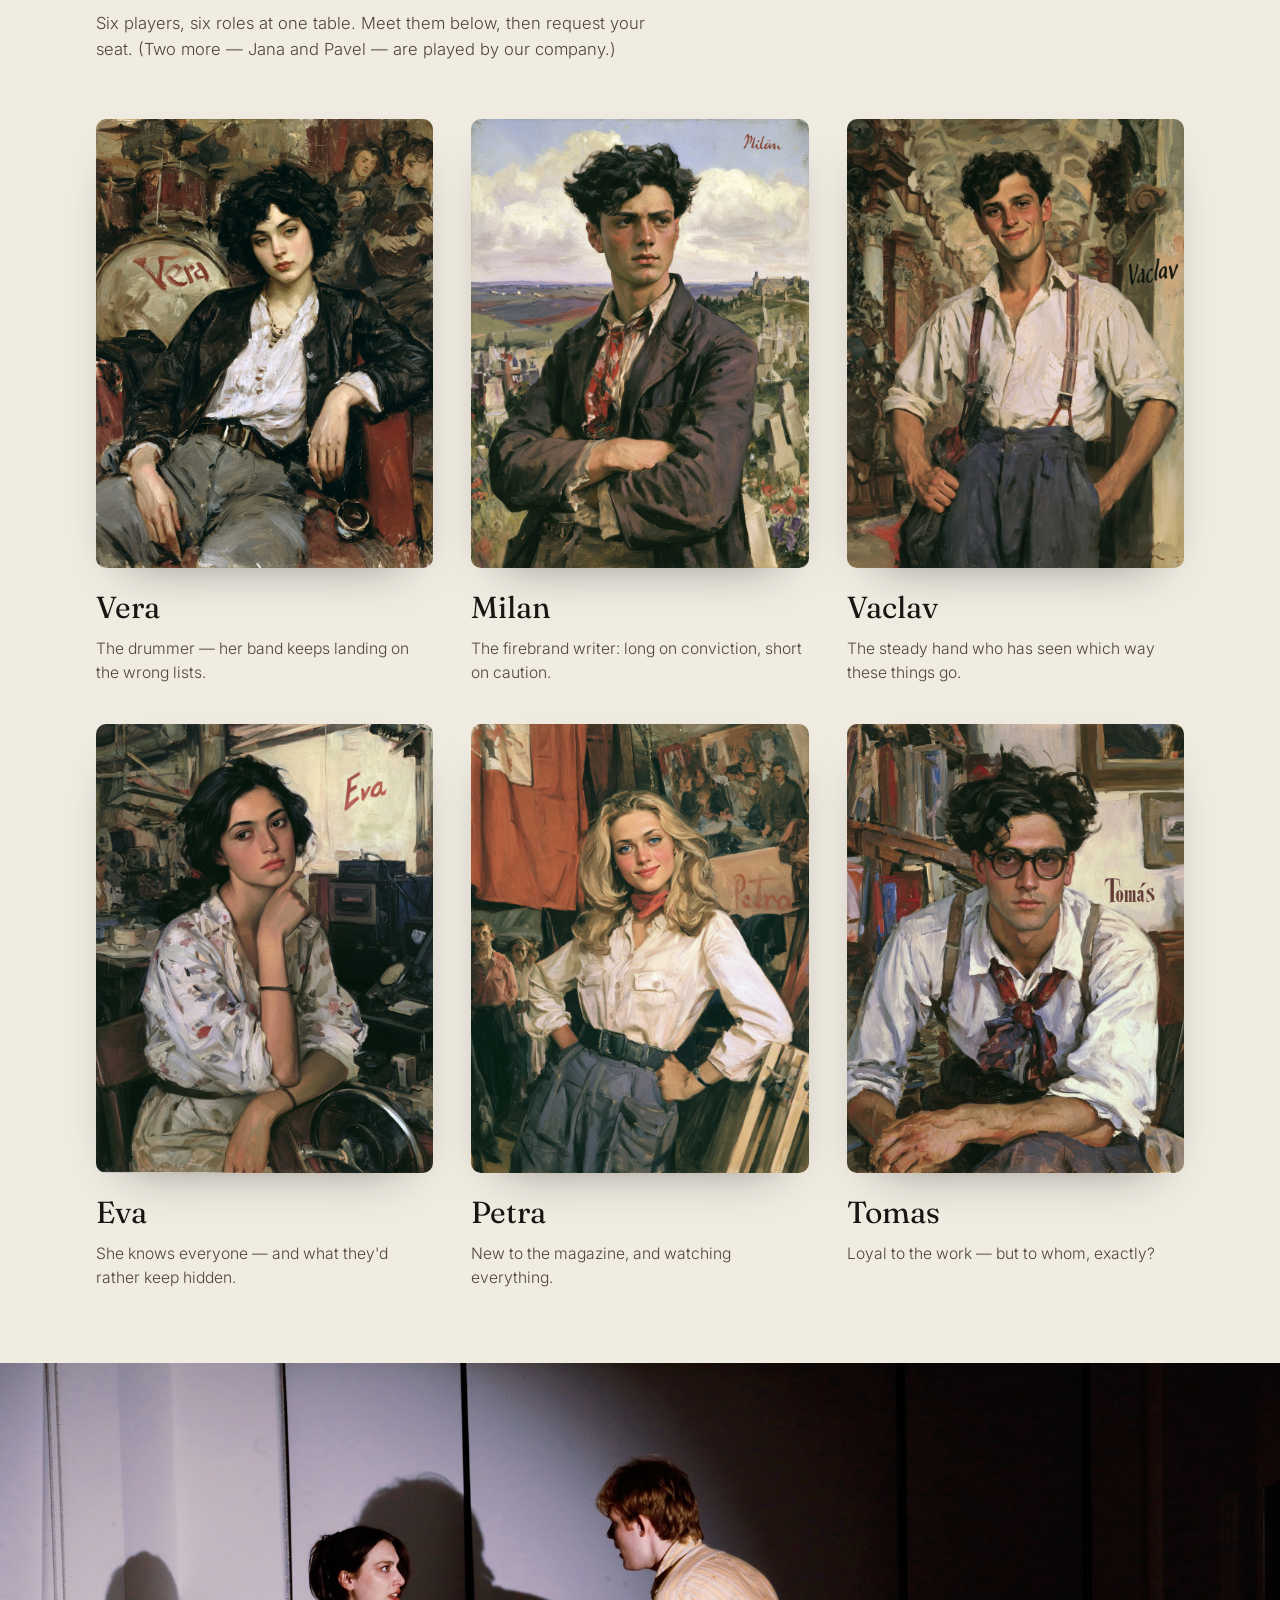
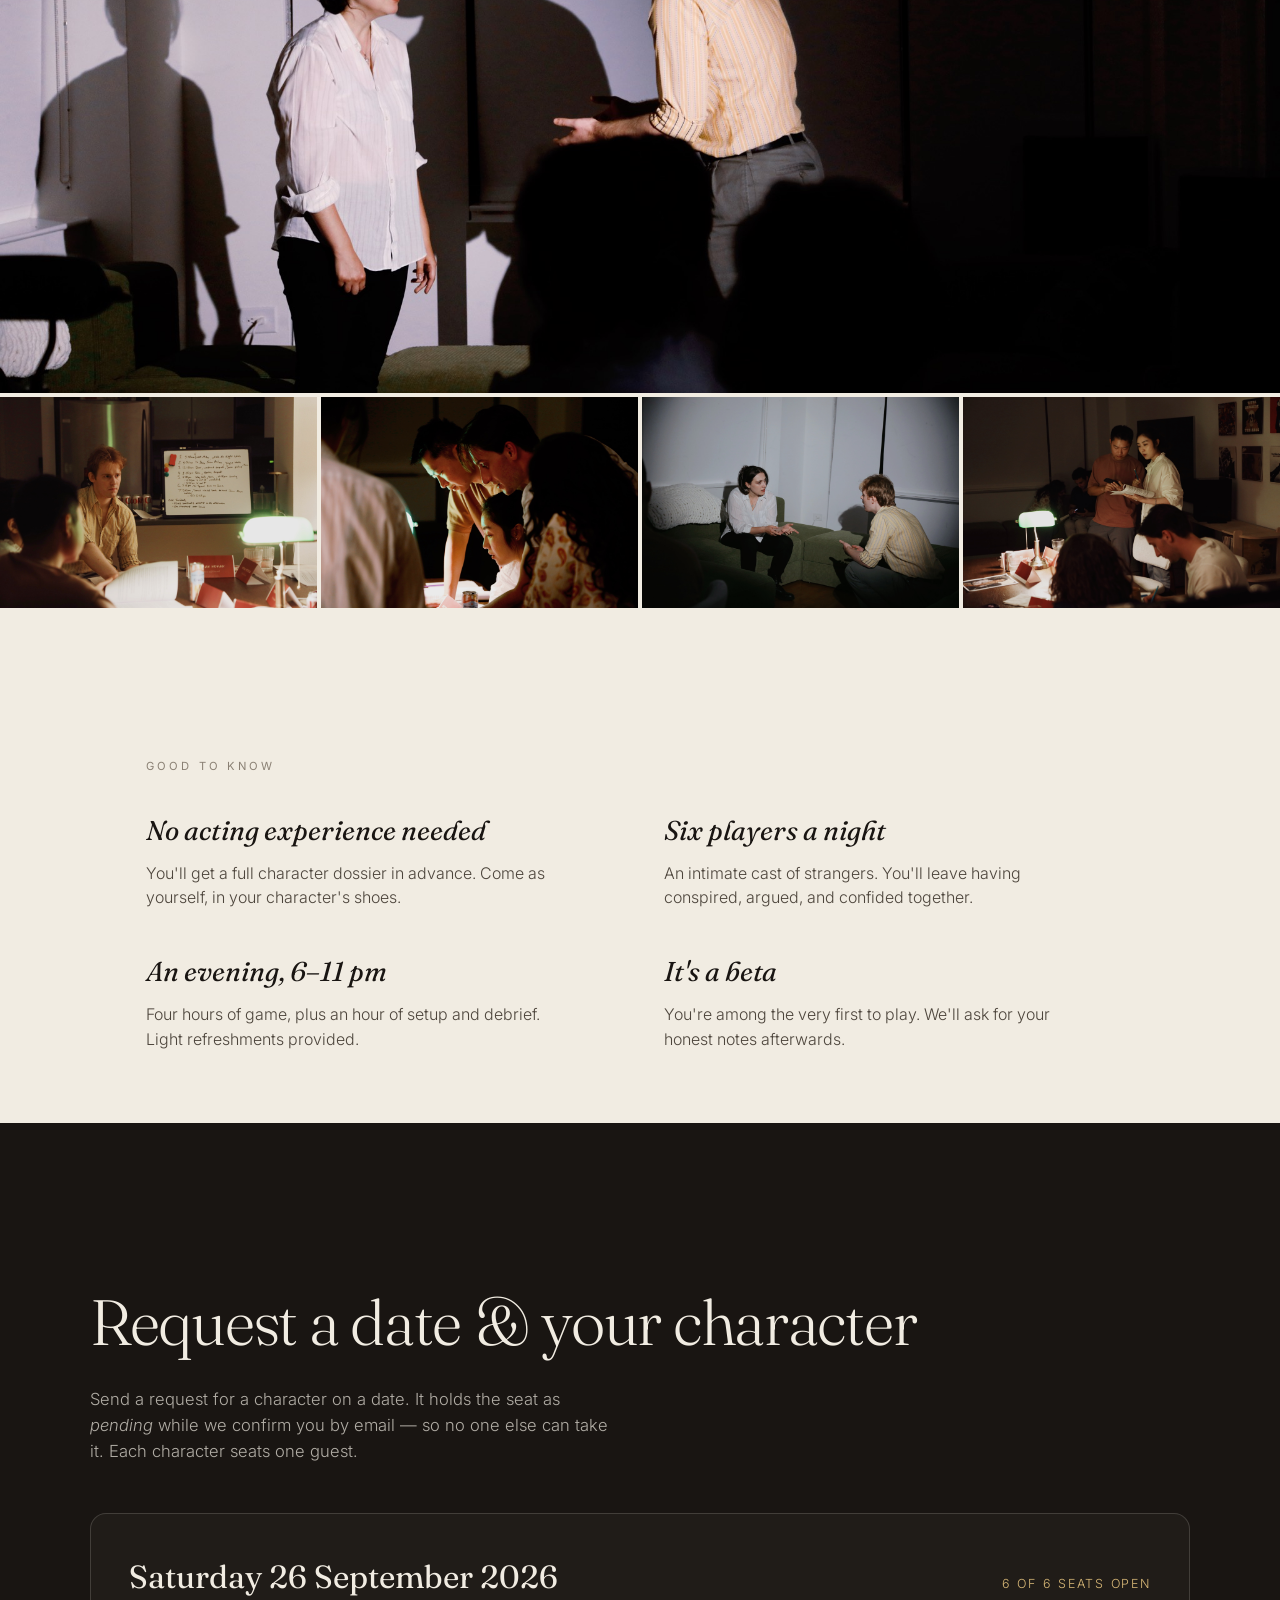
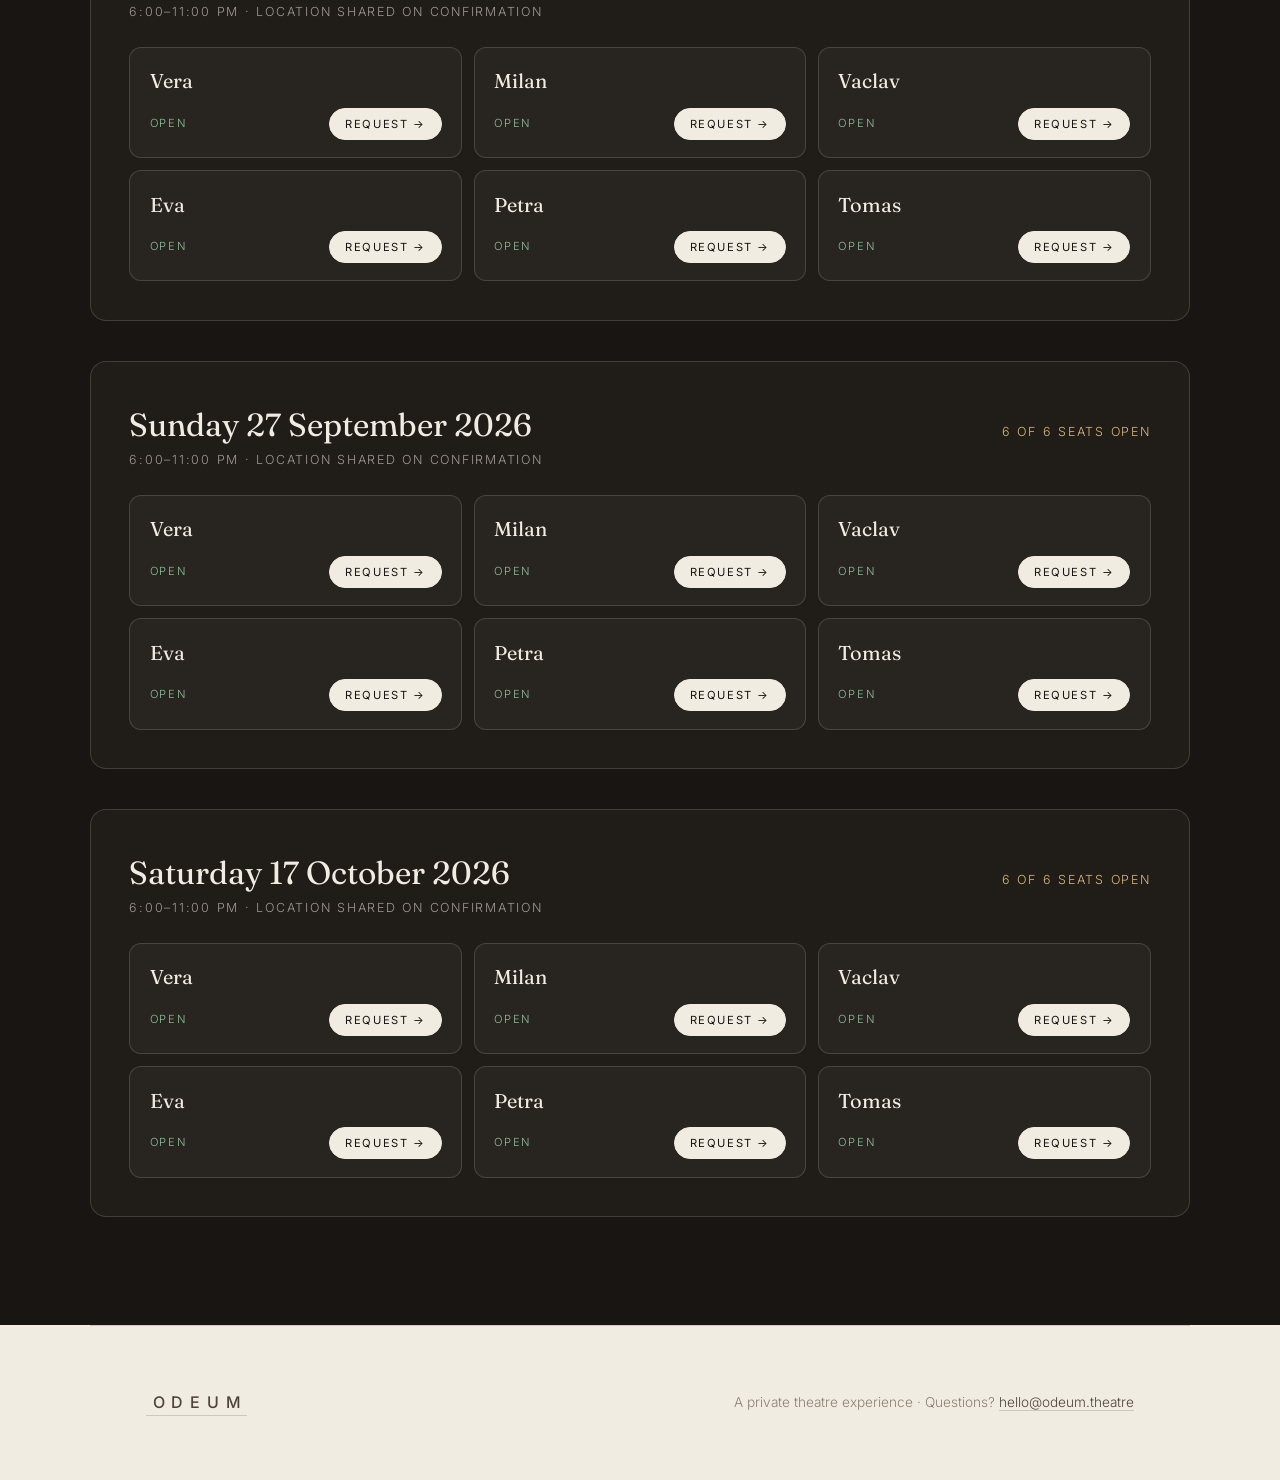
==== commit a43a36a1: "Prague beta: request/pending model, cast section, 3 dates, age - Signups are now REQUESTS: a slot lo" ====
--- a/prague/index.html
+++ b/prague/index.html
@@ -65,6 +65,18 @@
       </div>
     </section>
 
+    <!-- CAST -->
+    <section class="pcast" id="cast">
+      <div class="pcast__head">
+        <span class="kicker reveal">The cast</span>
+        <h2 class="pcast__title reveal">Choose your character</h2>
+        <p class="pcast__sub reveal">Six players, six roles at one table. Meet them below, then request your seat. (Two more — Jana and Pavel — are played by our company.)</p>
+      </div>
+      <div class="pcast__grid" id="castGrid">
+        <!-- rendered by prague.js -->
+      </div>
+    </section>
+
     <!-- GALLERY -->
     <section class="pgallery" aria-label="From the room">
       <figure class="pgallery__wide reveal">
@@ -84,7 +96,7 @@
       <ul class="pknow__list">
         <li class="reveal"><h3>No acting experience needed</h3><p>You'll get a full character dossier in advance. Come as yourself, in your character's shoes.</p></li>
         <li class="reveal"><h3>Six players a night</h3><p>An intimate cast of strangers. You'll leave having conspired, argued, and confided together.</p></li>
-        <li class="reveal"><h3>About three to four hours</h3><p>One evening, one continuous world. Light refreshments provided.</p></li>
+        <li class="reveal"><h3>An evening, 6–11 pm</h3><p>Four hours of game, plus an hour of setup and debrief. Light refreshments provided.</p></li>
         <li class="reveal"><h3>It's a beta</h3><p>You're among the very first to play. We'll ask for your honest notes afterwards.</p></li>
       </ul>
     </section>
@@ -93,8 +105,8 @@
     <section class="preserve" id="reserve">
       <div class="preserve__head">
         <span class="kicker reveal">Reserve a seat</span>
-        <h2 class="preserve__title reveal">Choose a date &amp; your character</h2>
-        <p class="preserve__sub reveal">Each character can be played by one guest. Once a seat is taken, it closes — so pick early.</p>
+        <h2 class="preserve__title reveal">Request a date &amp; your character</h2>
+        <p class="preserve__sub reveal">Send a request for a character on a date. It holds the seat as <em>pending</em> while we confirm you by email — so no one else can take it. Each character seats one guest.</p>
       </div>
       <div id="sessions" class="sessions" aria-live="polite">
         <!-- rendered by prague.js -->
@@ -114,17 +126,23 @@
     <div class="modal__card" role="document">
       <button class="modal__close" data-close aria-label="Close">×</button>
       <div id="modalForm">
-        <p class="modal__eyebrow">Reserve your seat</p>
-        <h3 class="modal__title" id="modalTitle">Milan Novak</h3>
-        <p class="modal__slot" id="modalSlot">Friday 26 September · 7:00 PM</p>
+        <p class="modal__eyebrow">Request a seat</p>
+        <h3 class="modal__title" id="modalTitle">Milan</h3>
+        <p class="modal__slot" id="modalSlot">Saturday 26 September · 6–11 PM</p>
         <form id="signupForm" novalidate>
           <div class="pfield">
             <label for="f-name">Full name</label>
             <input type="text" id="f-name" name="name" autocomplete="name" required />
           </div>
-          <div class="pfield">
-            <label for="f-email">Email</label>
-            <input type="email" id="f-email" name="email" autocomplete="email" required />
+          <div class="pfield pfield--row">
+            <div>
+              <label for="f-email">Email</label>
+              <input type="email" id="f-email" name="email" autocomplete="email" required />
+            </div>
+            <div>
+              <label for="f-age">Age</label>
+              <input type="number" id="f-age" name="age" min="16" max="120" inputmode="numeric" required />
+            </div>
           </div>
           <div class="pfield">
             <label for="f-phone">Phone</label>
@@ -134,13 +152,13 @@
             <label for="f-rec">Who recommended you?</label>
             <input type="text" id="f-rec" name="recommendedBy" placeholder="A name helps us keep the room trusted" />
           </div>
-          <button type="submit" class="pbtn pbtn--dark" id="submitBtn">Confirm my seat</button>
+          <button type="submit" class="pbtn pbtn--dark" id="submitBtn">Send my request</button>
           <p class="modal__status" id="modalStatus" role="status" aria-live="polite"></p>
         </form>
       </div>
       <div id="modalDone" class="modal__done" hidden>
-        <h3 class="modal__title">You're in.</h3>
-        <p id="doneMsg">Your seat is reserved. We'll be in touch by email with your character dossier and the address.</p>
+        <h3 class="modal__title">Request received.</h3>
+        <p id="doneMsg">Your seat is held as pending. We'll confirm by email — and send your character dossier and the address once you're in.</p>
         <button class="pbtn pbtn--dark" data-close>Close</button>
       </div>
     </div>
--- a/prague/prague.css
+++ b/prague/prague.css
@@ -72,6 +72,30 @@
 .pstory__body p { color: var(--ink-soft); font-size: clamp(1rem, 1.25vw, 1.12rem); margin-bottom: 1.2rem; }
 .pstory__body p:last-child { margin-bottom: 0; }
 
+/* ---------- CAST ---------- */
+.pcast { max-width: 1200px; margin: 0 auto; padding: clamp(3rem, 8vh, 6rem) clamp(1.25rem, 5vw, 3.5rem); }
+.pcast__head { max-width: 760px; margin-bottom: clamp(2rem, 5vw, 3.5rem); }
+.pcast__title {
+  font-family: var(--serif); font-weight: 300; font-size: clamp(2.2rem, 5vw, 4rem);
+  letter-spacing: -0.02em; margin: 1rem 0 1rem;
+}
+.pcast__sub { color: var(--ink-soft); font-size: clamp(1rem, 1.3vw, 1.12rem); max-width: 56ch; }
+.pcast__grid { display: grid; grid-template-columns: repeat(3, 1fr); gap: clamp(1.5rem, 3vw, 2.5rem); }
+.castcard__art {
+  aspect-ratio: 3 / 4; overflow: hidden; border-radius: 10px;
+  background: var(--paper-2); box-shadow: 0 20px 50px -30px rgba(0,0,0,0.5);
+}
+.castcard__art img {
+  width: 100%; height: 100%; object-fit: cover;
+  transition: transform 1.2s var(--ease); filter: saturate(1.02);
+}
+.castcard:hover .castcard__art img { transform: scale(1.04); }
+.castcard__name {
+  font-family: var(--serif); font-weight: 400; font-size: clamp(1.4rem, 2.4vw, 1.9rem);
+  margin: 1rem 0 0.35rem;
+}
+.castcard__line { color: var(--ink-soft); font-size: 0.98rem; max-width: 34ch; }
+
 /* ---------- GALLERY ---------- */
 .pgallery { padding: 0 0 clamp(3rem, 8vh, 6rem); }
 .pgallery__wide { width: 100%; height: clamp(50vh, 70vh, 760px); overflow: hidden; }
@@ -135,6 +159,8 @@
 .slot--open { }
 .slot--open:hover { border-color: rgba(241,236,226,0.4); background: rgba(241,236,226,0.07); }
 .slot--open .slot__state { color: #8fbf9a; }
+.slot--pending .slot__state { color: #d8b877; }
+.slot--pending { opacity: 0.9; }
 .slot--taken { opacity: 0.55; }
 .slot--taken .slot__state { color: rgba(241,236,226,0.5); }
 .slot__btn {
@@ -177,6 +203,8 @@
 .modal__slot { color: var(--wine); font-family: var(--serif); font-style: italic; font-size: 1.05rem; margin-bottom: 1.4rem; }
 
 .pfield { display: grid; gap: 0.45rem; margin-bottom: 1.1rem; }
+.pfield--row { grid-template-columns: 1fr 96px; gap: 1rem; align-items: end; }
+.pfield--row > div { display: grid; gap: 0.45rem; }
 .pfield label { font-size: 0.72rem; letter-spacing: 0.14em; text-transform: uppercase; color: var(--ink-faint); }
 .pfield input {
   font-family: var(--sans); font-size: 1rem; font-weight: 300; color: var(--ink);
@@ -202,10 +230,12 @@
   .pstory__grid { grid-template-columns: 1fr; gap: 1.5rem; }
   .pknow__list { grid-template-columns: 1fr; gap: 2rem; }
   .pgallery__grid { grid-template-columns: repeat(2, 1fr); }
+  .pcast__grid { grid-template-columns: repeat(2, 1fr); }
   .slots { grid-template-columns: repeat(2, 1fr); }
 }
 @media (max-width: 520px) {
   .slots { grid-template-columns: 1fr; }
   .pgallery__grid { grid-template-columns: 1fr; }
+  .pcast__grid { grid-template-columns: 1fr; max-width: 360px; margin: 0 auto; }
   .session__head { flex-direction: column; }
 }
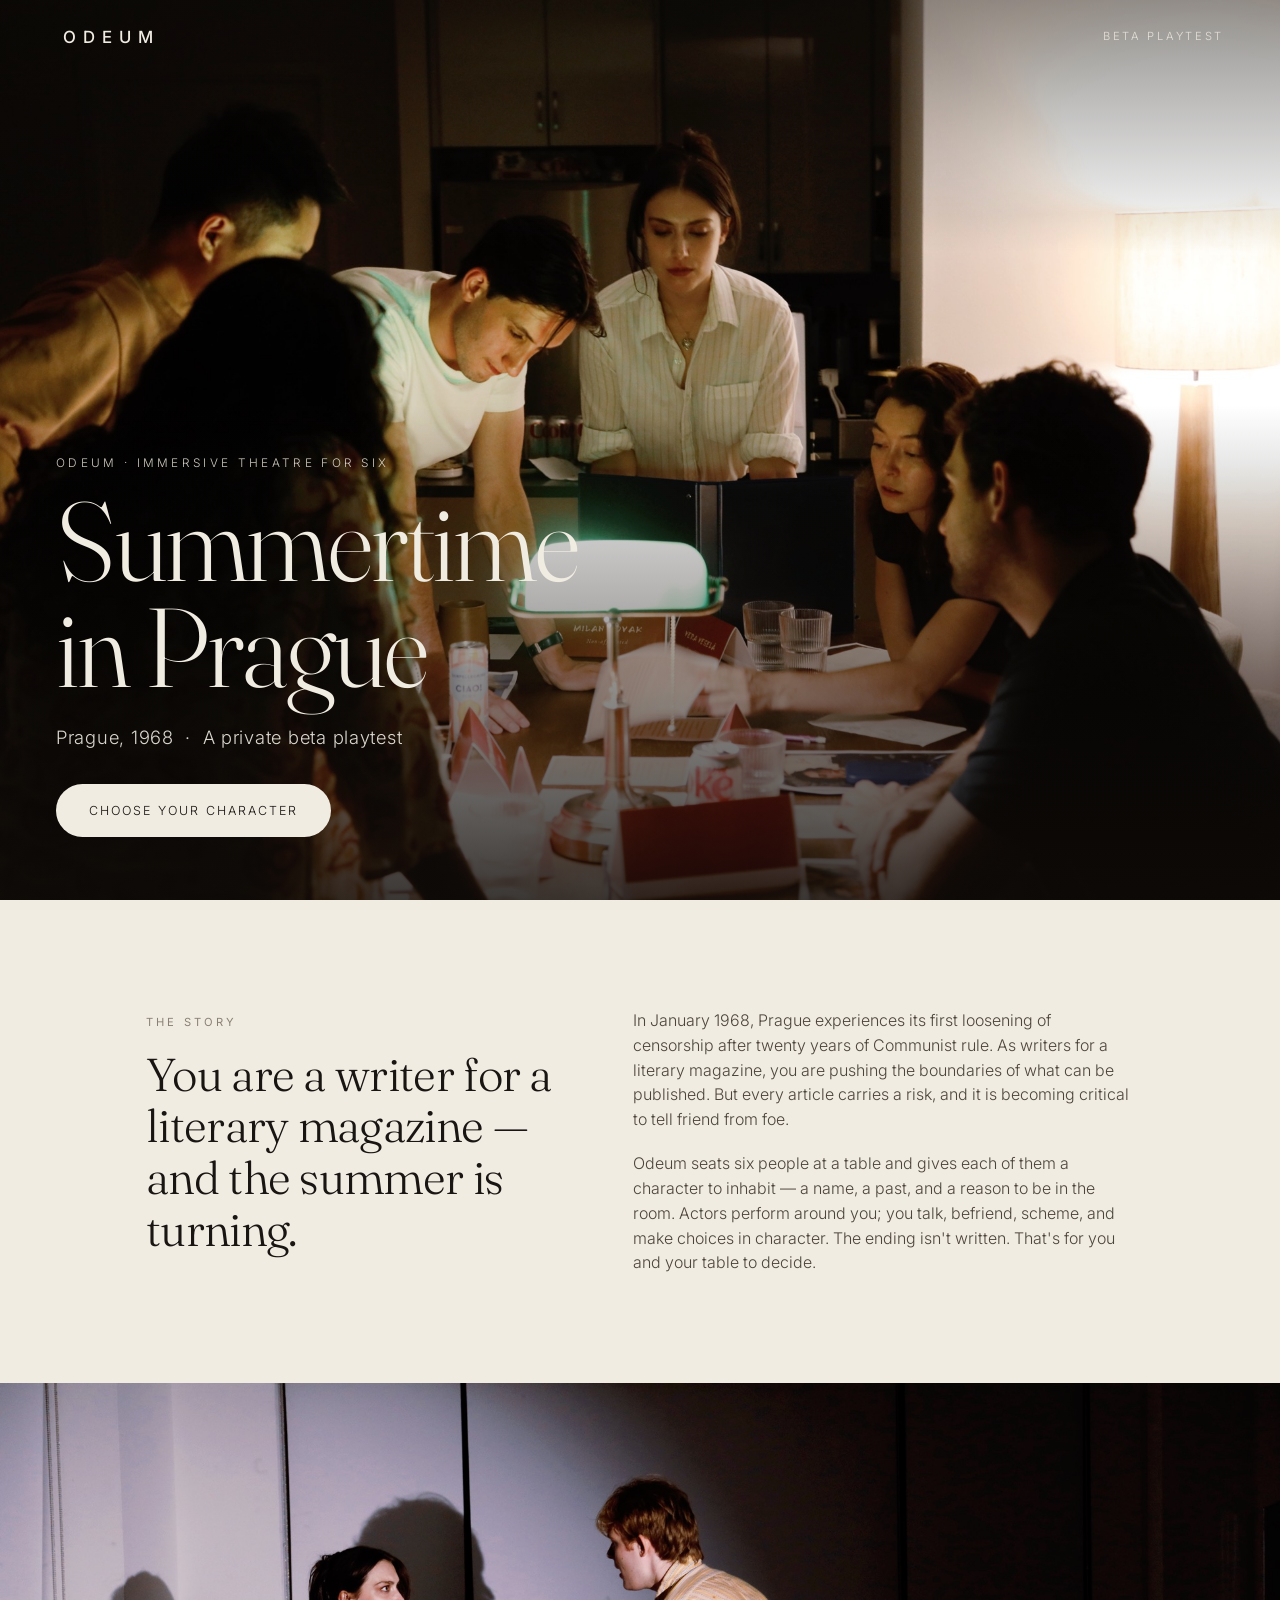
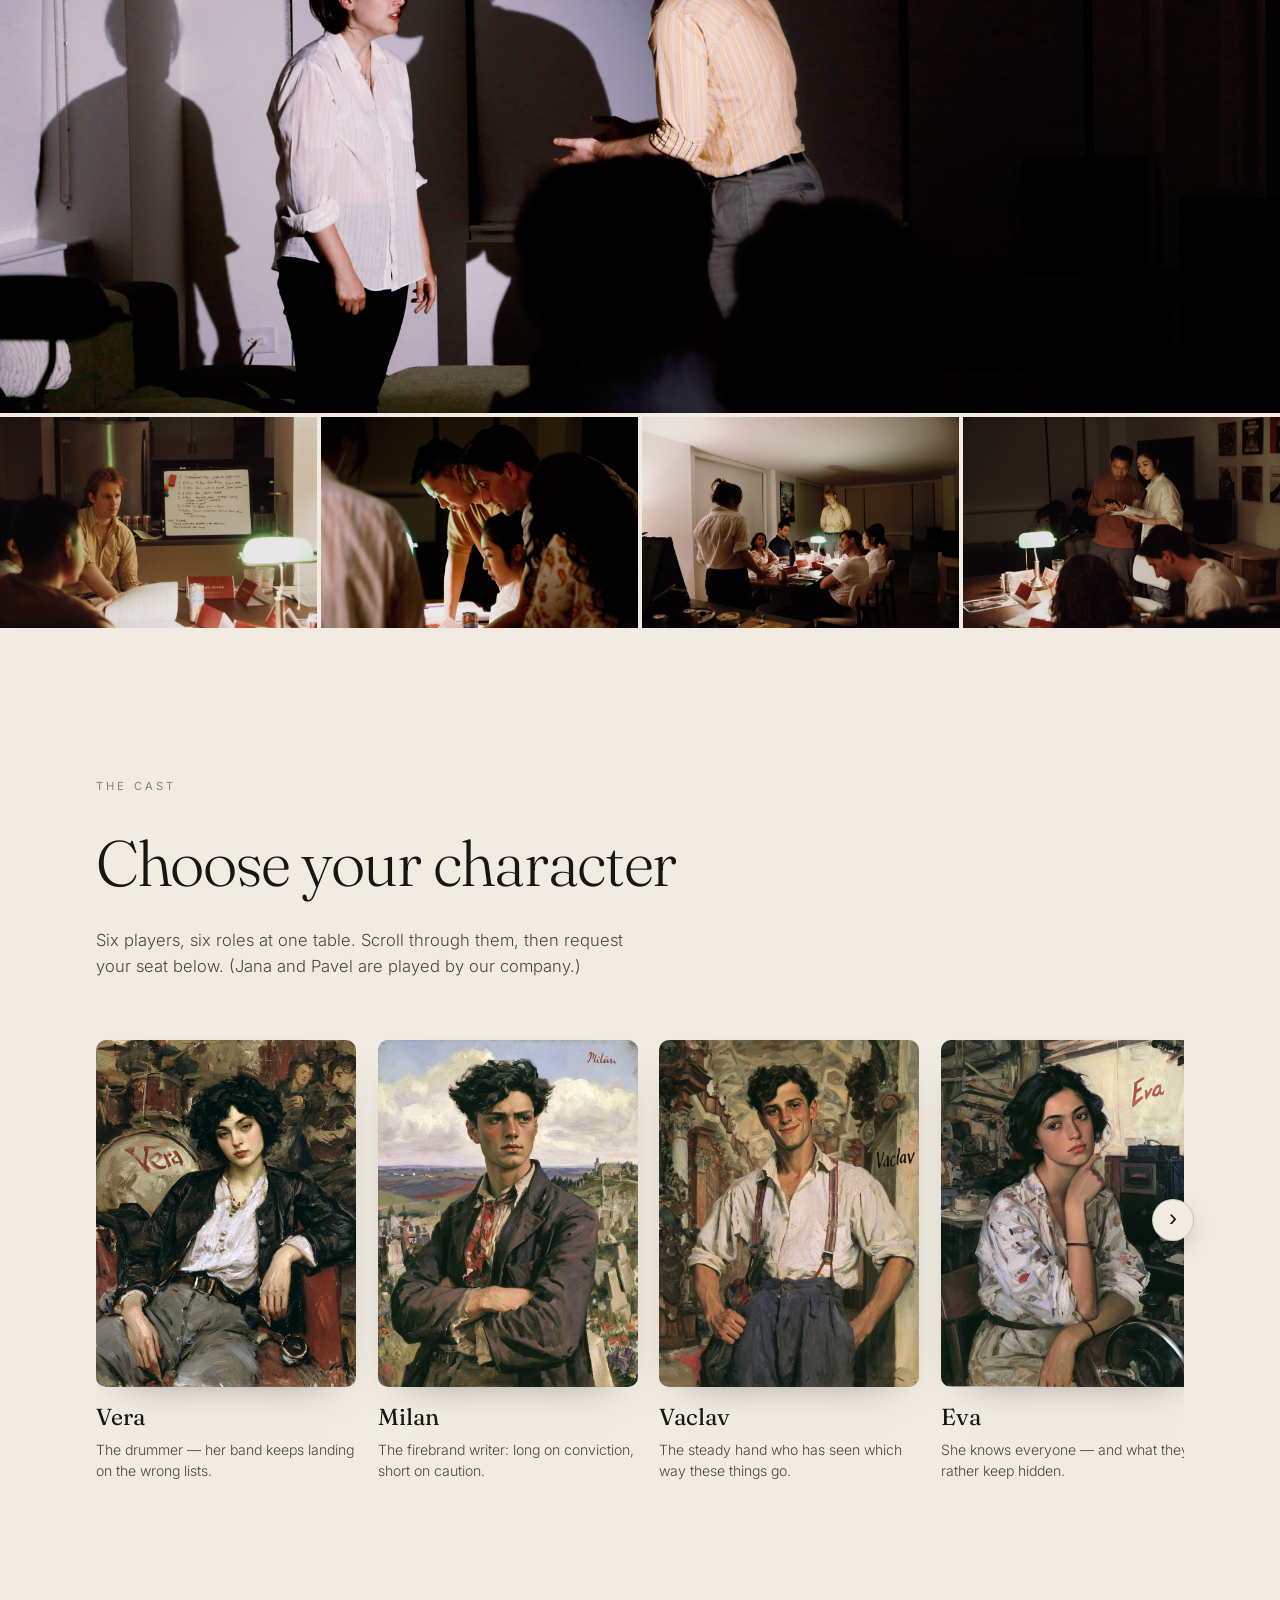
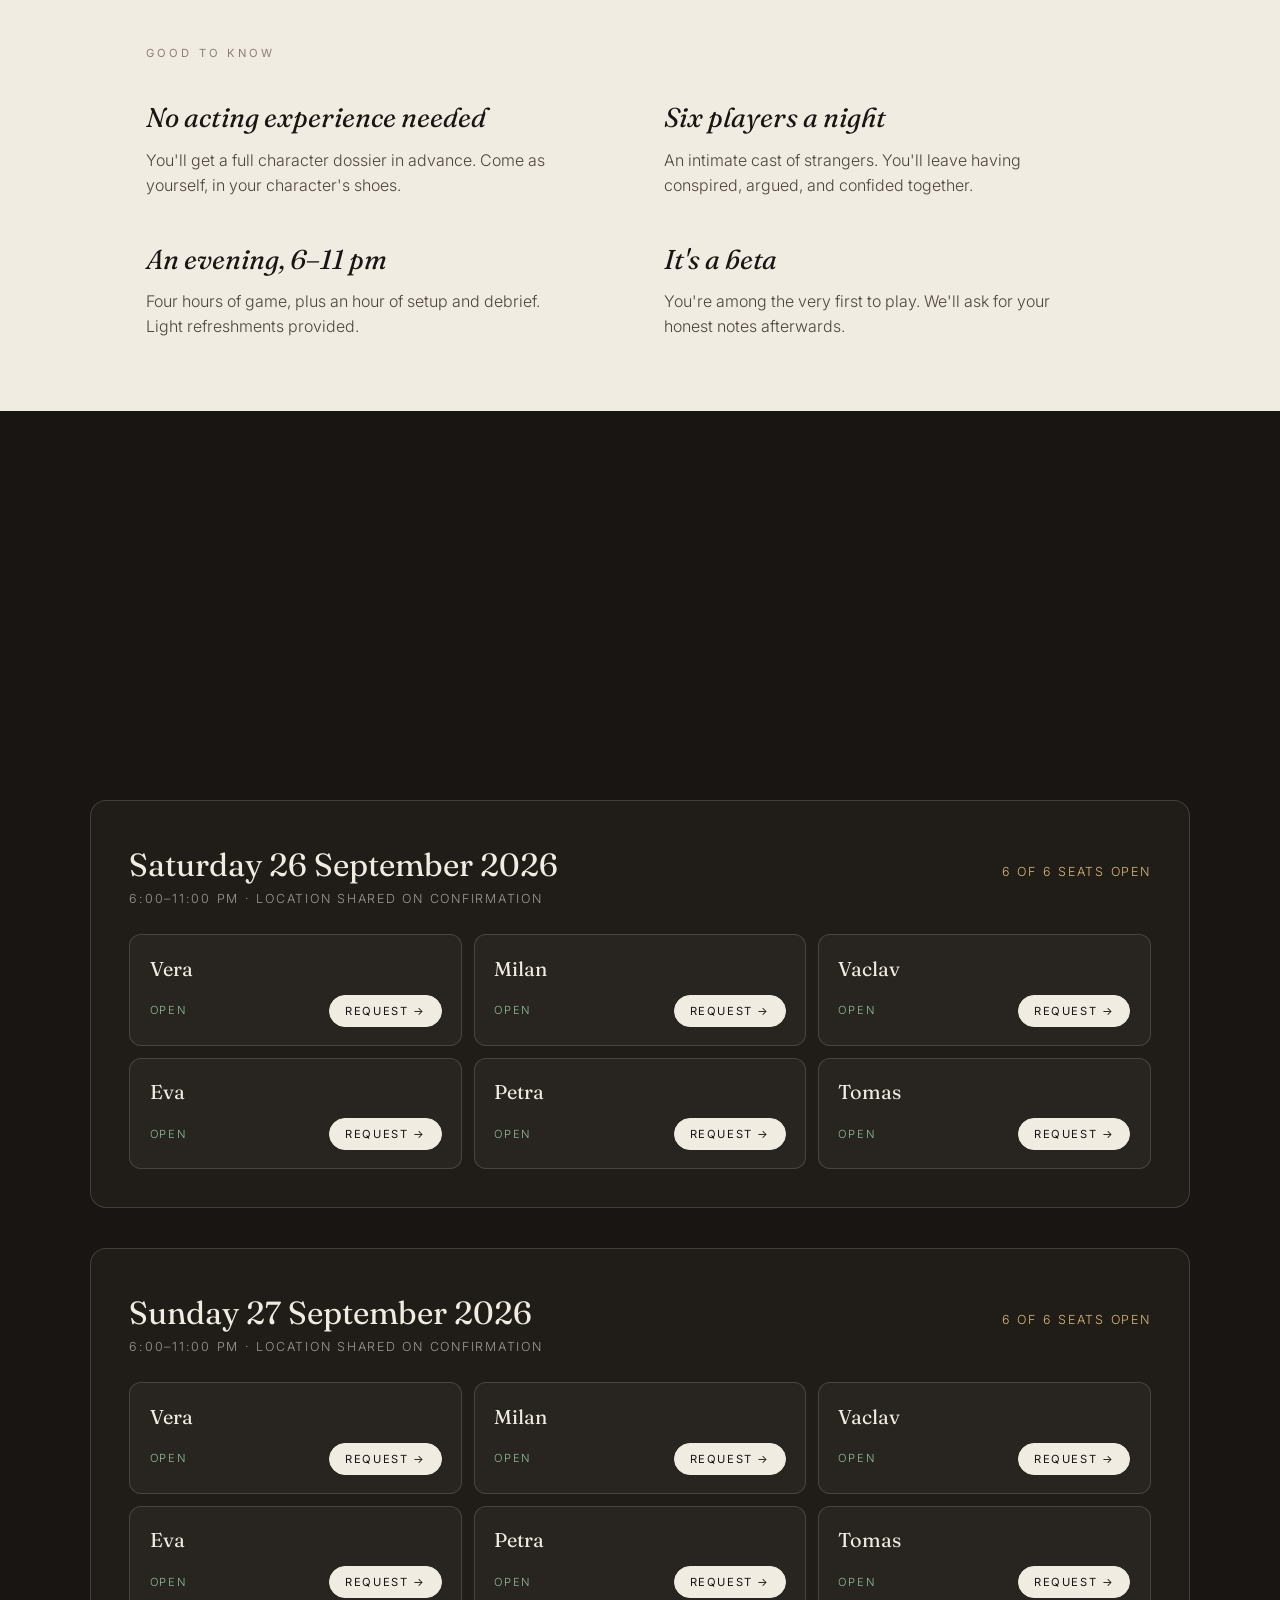
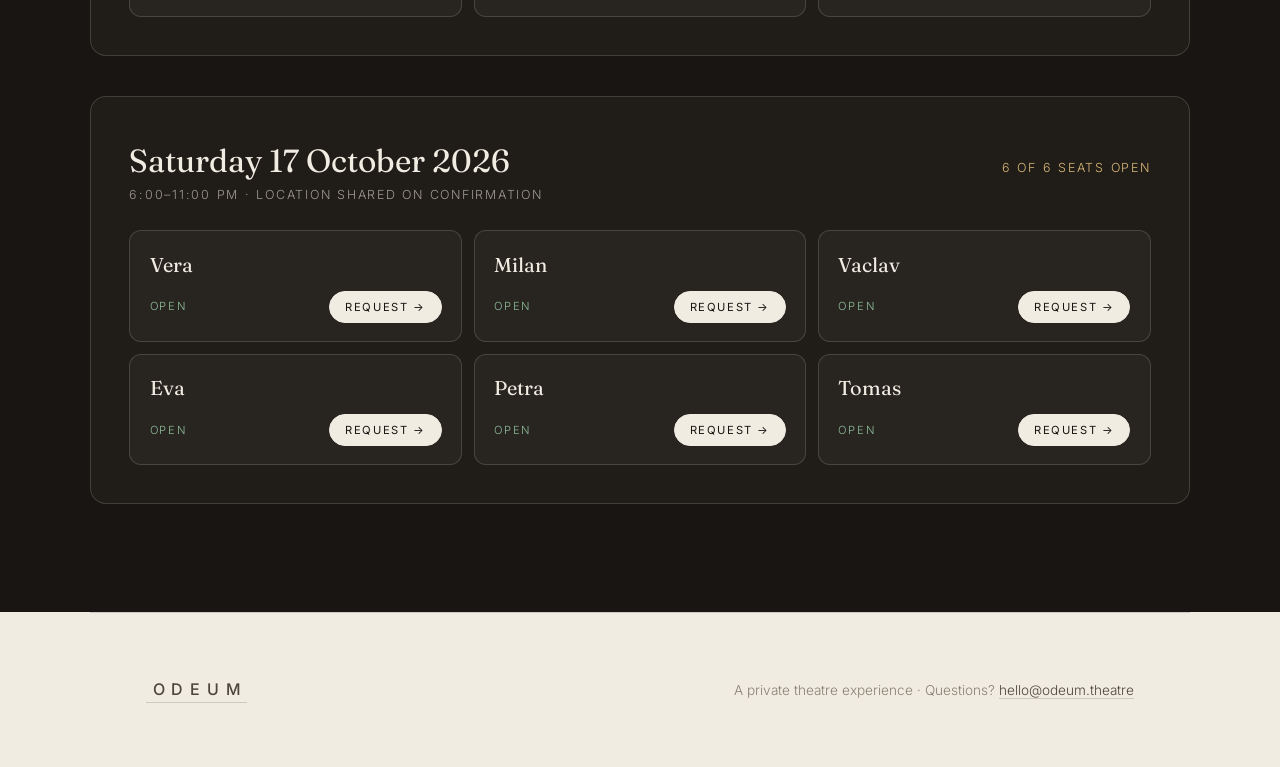
==== commit cc64c6c5: "Prague: cast strip below gallery, horizontal scroll, room photo - Move 'Choose your character' below" ====
--- a/prague/index.html
+++ b/prague/index.html
@@ -65,18 +65,6 @@
       </div>
     </section>
 
-    <!-- CAST -->
-    <section class="pcast" id="cast">
-      <div class="pcast__head">
-        <span class="kicker reveal">The cast</span>
-        <h2 class="pcast__title reveal">Choose your character</h2>
-        <p class="pcast__sub reveal">Six players, six roles at one table. Meet them below, then request your seat. (Two more — Jana and Pavel — are played by our company.)</p>
-      </div>
-      <div class="pcast__grid" id="castGrid">
-        <!-- rendered by prague.js -->
-      </div>
-    </section>
-
     <!-- GALLERY -->
     <section class="pgallery" aria-label="From the room">
       <figure class="pgallery__wide reveal">
@@ -85,8 +73,22 @@
       <div class="pgallery__grid">
         <figure class="reveal"><img src="../images/prague/whiteboard.jpg" alt="A character studies a timeline of the day's events" loading="lazy" /></figure>
         <figure class="reveal"><img src="../images/prague/huddle.jpg" alt="Players conferring in lamplight" loading="lazy" /></figure>
-        <figure class="reveal"><img src="../images/prague/couch.jpg" alt="A quiet, tense conversation on a sofa" loading="lazy" /></figure>
+        <figure class="reveal"><img src="../images/prague/the-room.jpg" alt="The full table mid-game" loading="lazy" /></figure>
         <figure class="reveal"><img src="../images/prague/scripts.jpg" alt="Guests comparing notes and scripts" loading="lazy" /></figure>
+      </div>
+    </section>
+
+    <!-- CAST -->
+    <section class="pcast" id="cast">
+      <div class="pcast__head">
+        <span class="kicker reveal">The cast</span>
+        <h2 class="pcast__title reveal">Choose your character</h2>
+        <p class="pcast__sub reveal">Six players, six roles at one table. Scroll through them, then request your seat below. (Jana and Pavel are played by our company.)</p>
+      </div>
+      <div class="pcast__strip reveal">
+        <button class="pcast__arrow pcast__arrow--prev" id="castPrev" type="button" aria-label="Previous characters">‹</button>
+        <div class="pcast__grid" id="castGrid" role="list"><!-- rendered by prague.js --></div>
+        <button class="pcast__arrow pcast__arrow--next" id="castNext" type="button" aria-label="More characters">›</button>
       </div>
     </section>
 
--- a/prague/prague.css
+++ b/prague/prague.css
@@ -80,10 +80,24 @@
   letter-spacing: -0.02em; margin: 1rem 0 1rem;
 }
 .pcast__sub { color: var(--ink-soft); font-size: clamp(1rem, 1.3vw, 1.12rem); max-width: 56ch; }
-.pcast__grid { display: grid; grid-template-columns: repeat(3, 1fr); gap: clamp(1.5rem, 3vw, 2.5rem); }
+
+/* Horizontal, scrollable strip — shows ~3+ cards, swipe/click to see the rest */
+.pcast__strip { position: relative; }
+.pcast__grid {
+  display: flex; gap: clamp(0.8rem, 2vw, 1.35rem);
+  overflow-x: auto; scroll-snap-type: x proximity; scroll-behavior: smooth;
+  -webkit-overflow-scrolling: touch; padding: 0.25rem 0 0.9rem;
+  scrollbar-width: thin; scrollbar-color: var(--line) transparent;
+}
+.pcast__grid::-webkit-scrollbar { height: 6px; }
+.pcast__grid::-webkit-scrollbar-thumb { background: var(--line); border-radius: 3px; }
+.castcard {
+  flex: 0 0 clamp(190px, 26vw, 260px);
+  scroll-snap-align: start;
+}
 .castcard__art {
   aspect-ratio: 3 / 4; overflow: hidden; border-radius: 10px;
-  background: var(--paper-2); box-shadow: 0 20px 50px -30px rgba(0,0,0,0.5);
+  background: var(--paper-2); box-shadow: 0 16px 40px -28px rgba(0,0,0,0.5);
 }
 .castcard__art img {
   width: 100%; height: 100%; object-fit: cover;
@@ -91,10 +105,26 @@
 }
 .castcard:hover .castcard__art img { transform: scale(1.04); }
 .castcard__name {
-  font-family: var(--serif); font-weight: 400; font-size: clamp(1.4rem, 2.4vw, 1.9rem);
-  margin: 1rem 0 0.35rem;
-}
-.castcard__line { color: var(--ink-soft); font-size: 0.98rem; max-width: 34ch; }
+  font-family: var(--serif); font-weight: 400; font-size: clamp(1.15rem, 2vw, 1.45rem);
+  margin: 0.8rem 0 0.3rem;
+}
+.castcard__line { color: var(--ink-soft); font-size: 0.88rem; line-height: 1.45; }
+
+/* Arrow controls */
+.pcast__arrow {
+  position: absolute; top: 40%; transform: translateY(-50%); z-index: 3;
+  width: 42px; height: 42px; border-radius: 50%;
+  background: var(--paper); color: var(--ink); border: 1px solid var(--line);
+  box-shadow: 0 8px 24px -8px rgba(0,0,0,0.35); cursor: pointer;
+  display: flex; align-items: center; justify-content: center;
+  font-size: 1.5rem; line-height: 1; padding-bottom: 3px;
+  transition: background 0.3s var(--ease), color 0.3s var(--ease), opacity 0.3s var(--ease);
+}
+.pcast__arrow--prev { left: -10px; }
+.pcast__arrow--next { right: -10px; }
+.pcast__arrow:hover { background: var(--wine); color: var(--paper); border-color: var(--wine); }
+.pcast__arrow[disabled] { opacity: 0; pointer-events: none; }
+@media (hover: none), (max-width: 680px) { .pcast__arrow { display: none; } }
 
 /* ---------- GALLERY ---------- */
 .pgallery { padding: 0 0 clamp(3rem, 8vh, 6rem); }
@@ -230,12 +260,10 @@
   .pstory__grid { grid-template-columns: 1fr; gap: 1.5rem; }
   .pknow__list { grid-template-columns: 1fr; gap: 2rem; }
   .pgallery__grid { grid-template-columns: repeat(2, 1fr); }
-  .pcast__grid { grid-template-columns: repeat(2, 1fr); }
   .slots { grid-template-columns: repeat(2, 1fr); }
 }
 @media (max-width: 520px) {
   .slots { grid-template-columns: 1fr; }
   .pgallery__grid { grid-template-columns: 1fr; }
-  .pcast__grid { grid-template-columns: 1fr; max-width: 360px; margin: 0 auto; }
   .session__head { flex-direction: column; }
 }
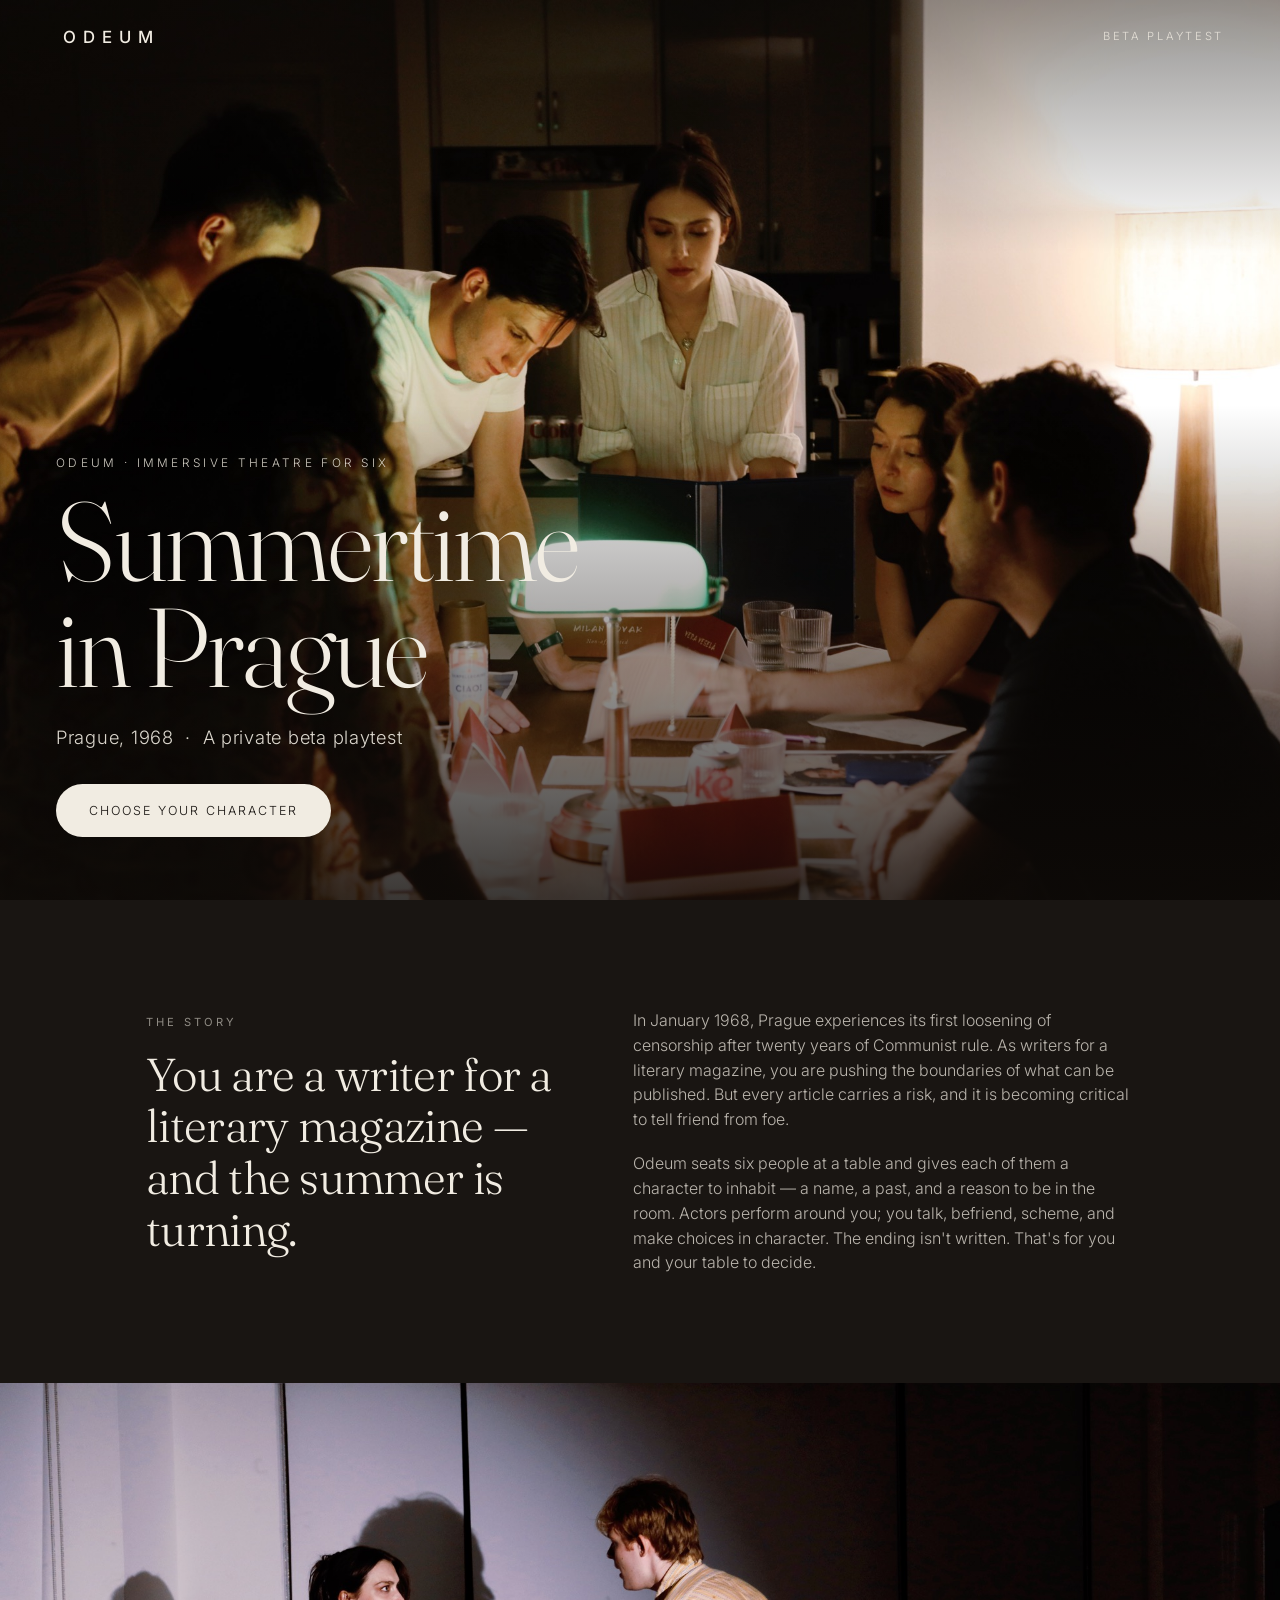
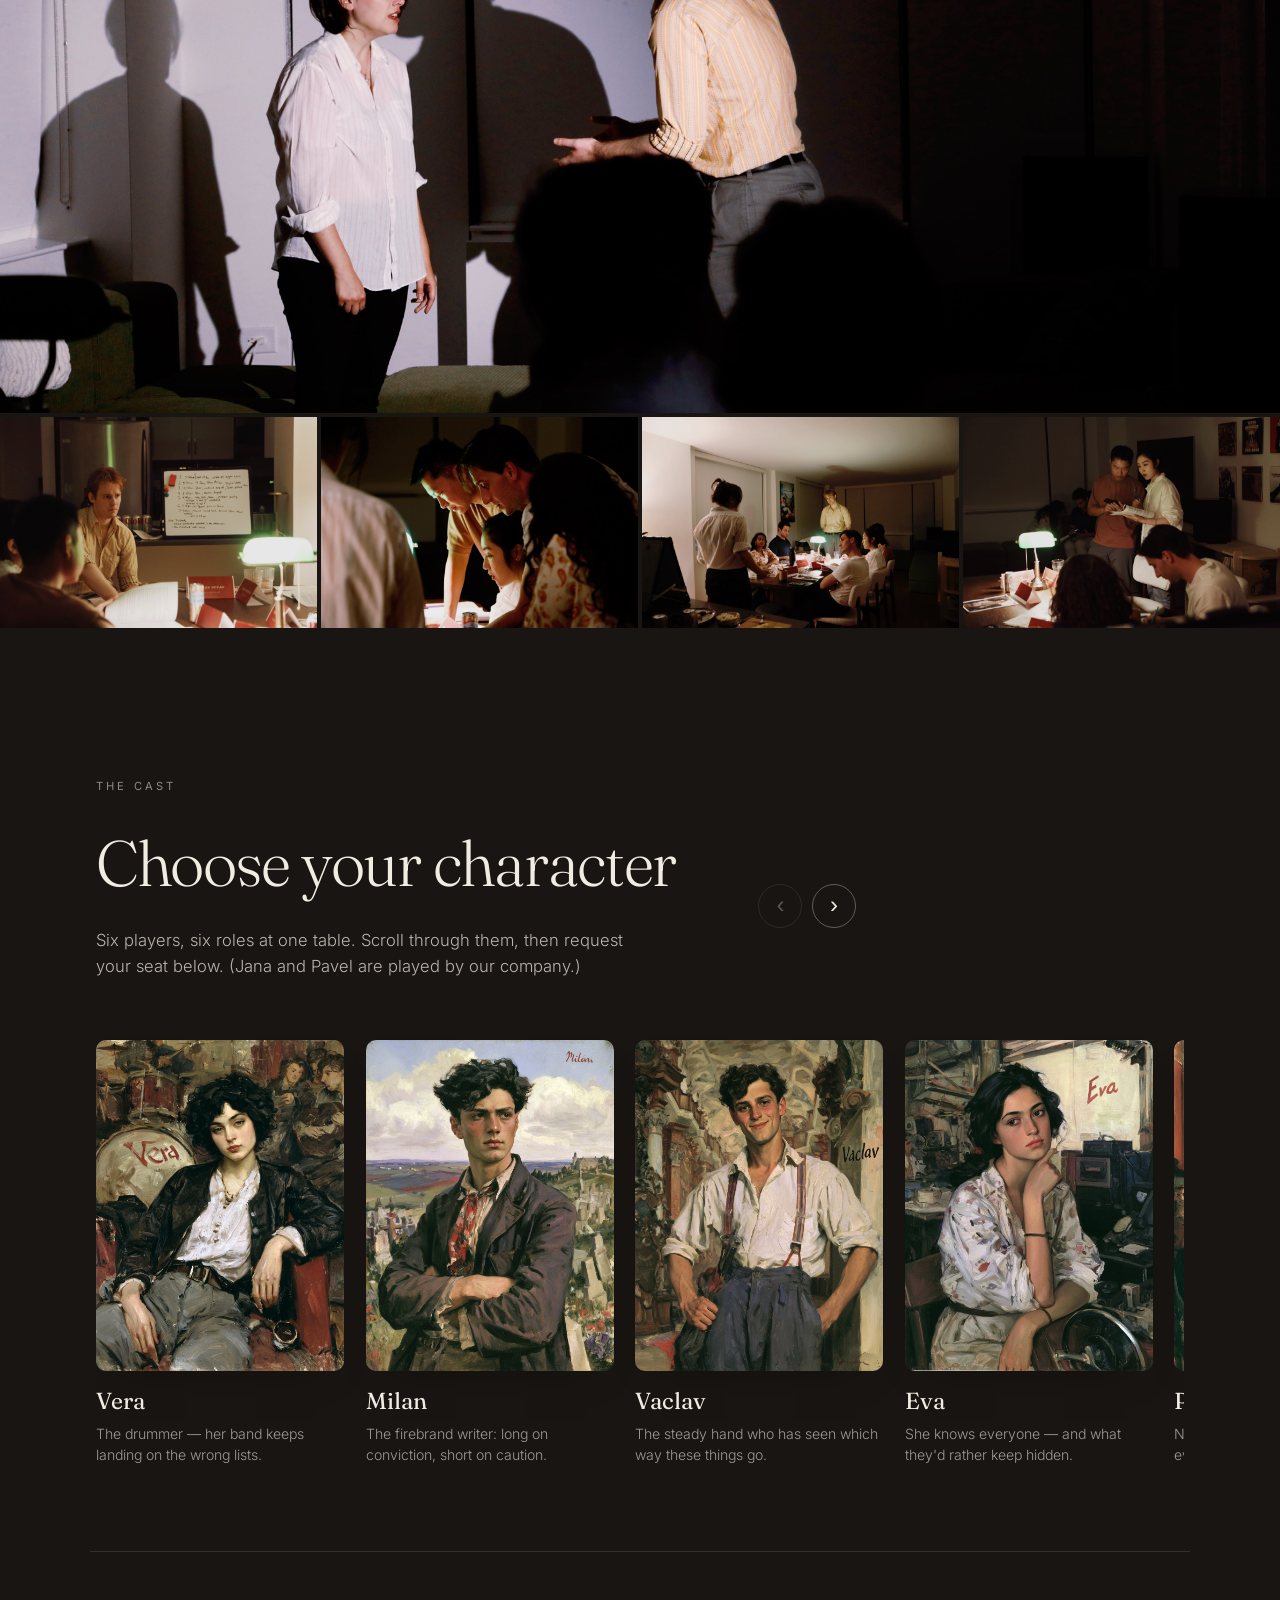
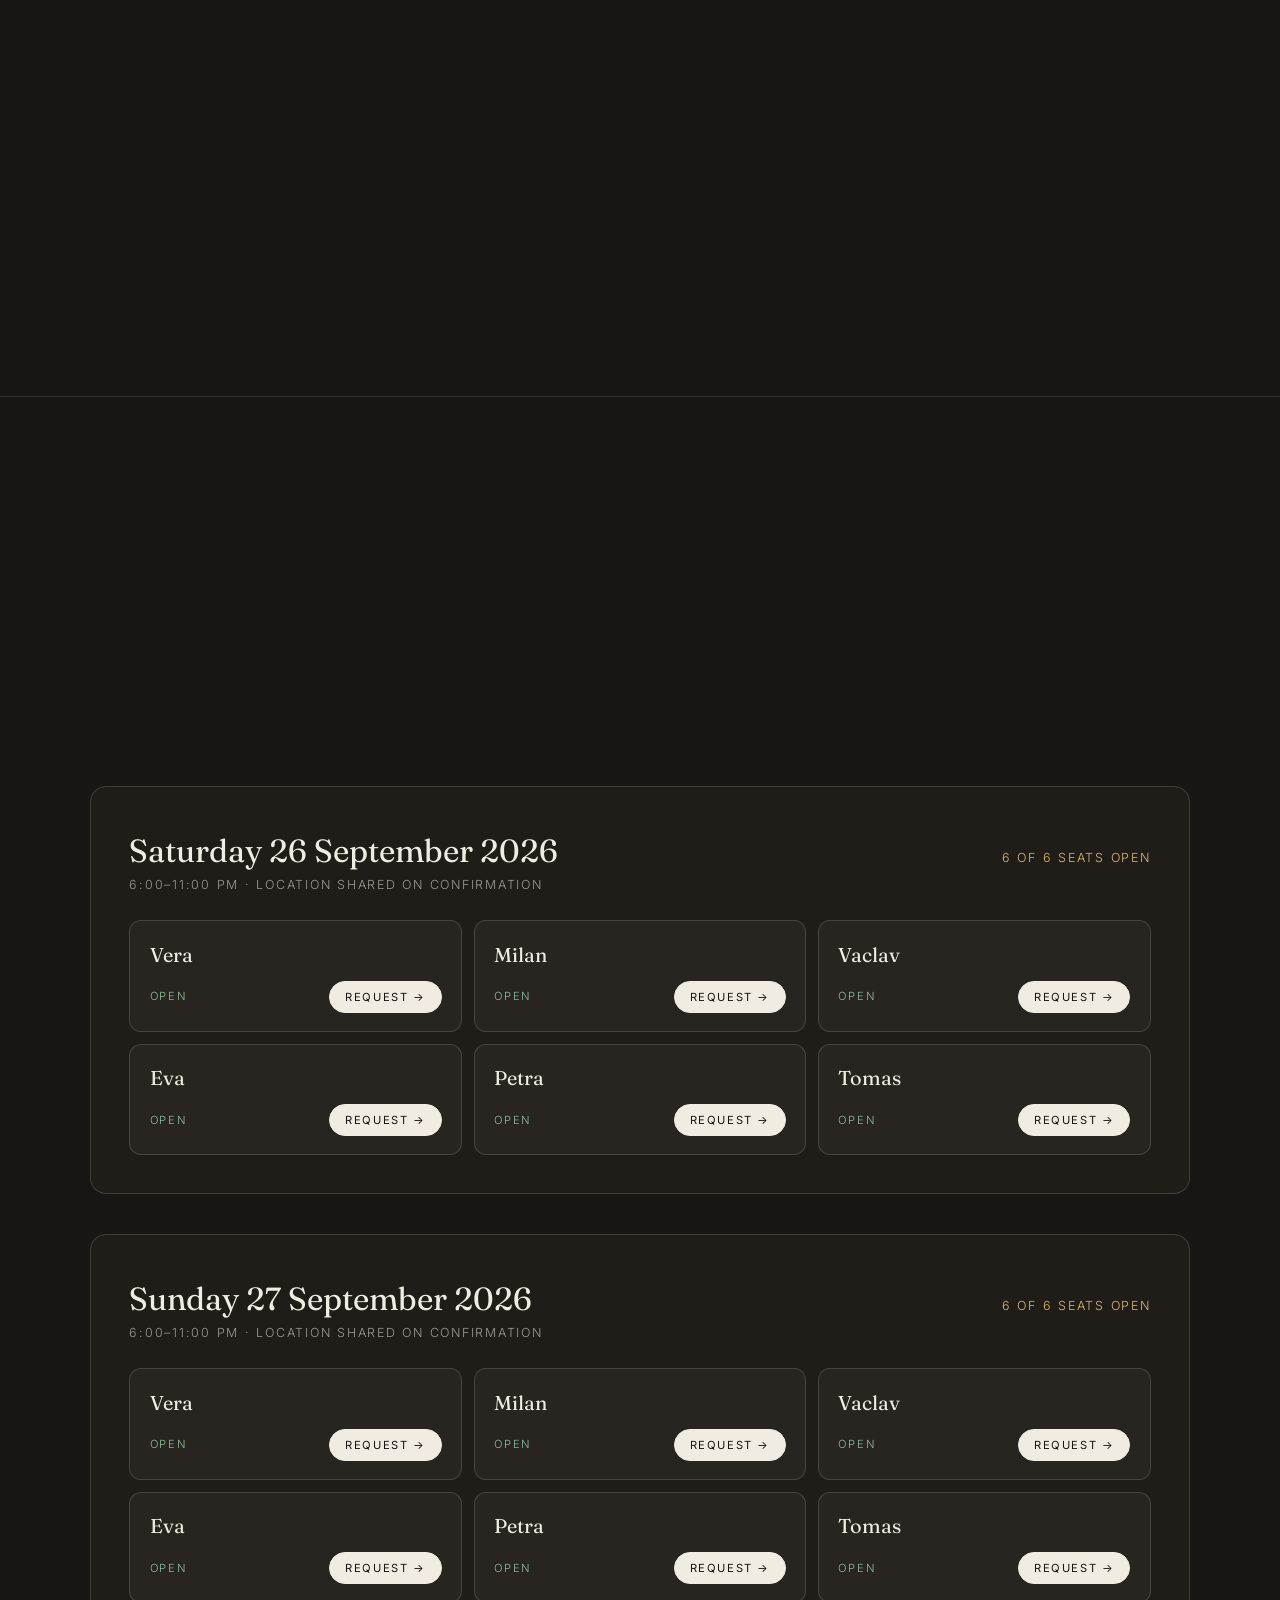
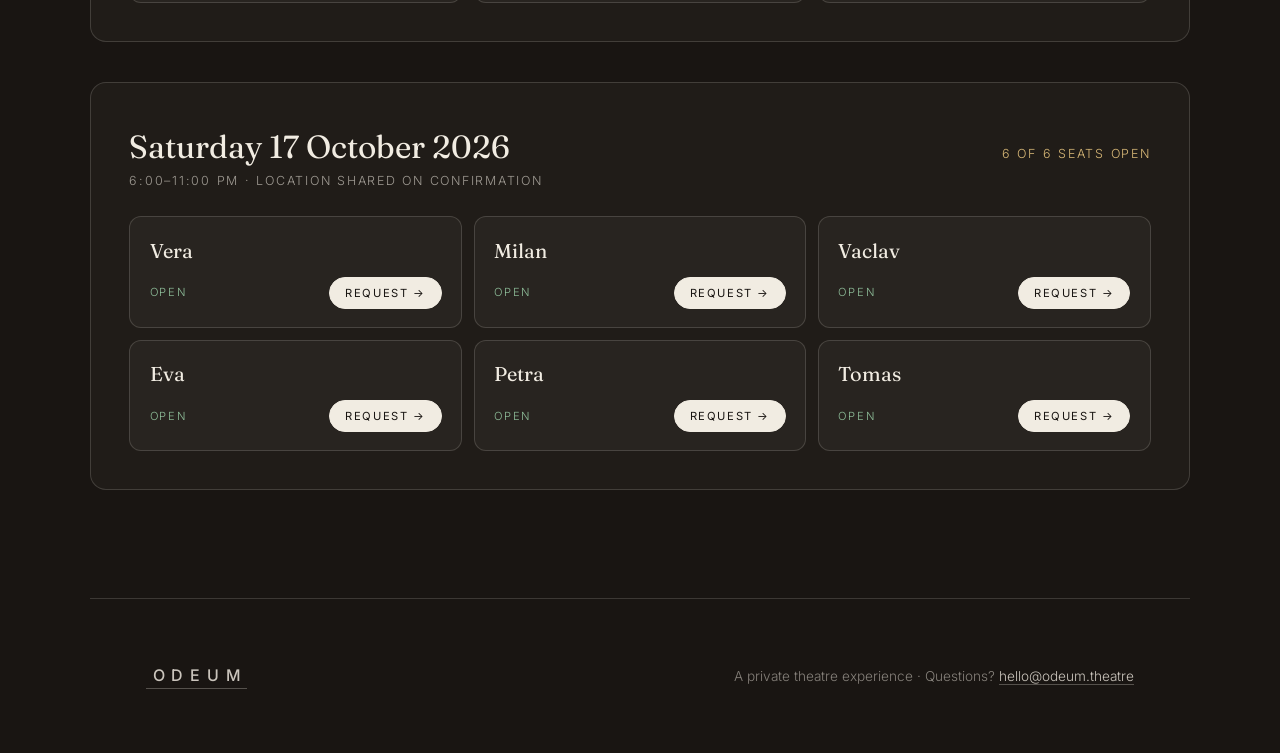
==== commit 3312ec4f: "Prague: dark theme, stable date-based slot IDs, fix cast arrows - Flip the beta page to a mostly-dar" ====
--- a/prague/index.html
+++ b/prague/index.html
@@ -81,15 +81,19 @@
     <!-- CAST -->
     <section class="pcast" id="cast">
       <div class="pcast__head">
-        <span class="kicker reveal">The cast</span>
-        <h2 class="pcast__title reveal">Choose your character</h2>
+        <div class="pcast__headrow">
+          <div>
+            <span class="kicker reveal">The cast</span>
+            <h2 class="pcast__title reveal">Choose your character</h2>
+          </div>
+          <div class="pcast__nav reveal">
+            <button class="pcast__arrow" id="castPrev" type="button" aria-label="Previous characters">‹</button>
+            <button class="pcast__arrow" id="castNext" type="button" aria-label="More characters">›</button>
+          </div>
+        </div>
         <p class="pcast__sub reveal">Six players, six roles at one table. Scroll through them, then request your seat below. (Jana and Pavel are played by our company.)</p>
       </div>
-      <div class="pcast__strip reveal">
-        <button class="pcast__arrow pcast__arrow--prev" id="castPrev" type="button" aria-label="Previous characters">‹</button>
-        <div class="pcast__grid" id="castGrid" role="list"><!-- rendered by prague.js --></div>
-        <button class="pcast__arrow pcast__arrow--next" id="castNext" type="button" aria-label="More characters">›</button>
-      </div>
+      <div class="pcast__grid" id="castGrid" role="list"><!-- rendered by prague.js --></div>
     </section>
 
     <!-- WHAT TO KNOW -->
--- a/prague/prague.css
+++ b/prague/prague.css
@@ -81,23 +81,33 @@
 }
 .pcast__sub { color: var(--ink-soft); font-size: clamp(1rem, 1.3vw, 1.12rem); max-width: 56ch; }
 
-/* Horizontal, scrollable strip — shows ~3+ cards, swipe/click to see the rest */
-.pcast__strip { position: relative; }
+/* Head row with arrow controls (top-right, never over the cards) */
+.pcast__headrow { display: flex; align-items: flex-end; justify-content: space-between; gap: 1.5rem; }
+.pcast__nav { display: flex; gap: 0.6rem; flex-shrink: 0; }
+.pcast__arrow {
+  width: 44px; height: 44px; border-radius: 50%; cursor: pointer;
+  background: transparent; color: var(--paper); border: 1px solid rgba(241, 236, 226, 0.32);
+  display: flex; align-items: center; justify-content: center;
+  font-size: 1.5rem; line-height: 1; padding-bottom: 3px;
+  transition: background 0.3s var(--ease), color 0.3s var(--ease), border-color 0.3s var(--ease), opacity 0.3s var(--ease);
+}
+.pcast__arrow:hover { background: var(--paper); color: var(--ink); border-color: var(--paper); }
+.pcast__arrow[disabled] { opacity: 0.3; pointer-events: none; }
+@media (hover: none), (max-width: 680px) { .pcast__nav { display: none; } }
+
+/* Horizontal scroll strip — shows ~3+ cards, swipe/arrows to see the rest */
 .pcast__grid {
   display: flex; gap: clamp(0.8rem, 2vw, 1.35rem);
-  overflow-x: auto; scroll-snap-type: x proximity; scroll-behavior: smooth;
+  overflow-x: auto; scroll-snap-type: x mandatory; scroll-behavior: smooth;
   -webkit-overflow-scrolling: touch; padding: 0.25rem 0 0.9rem;
-  scrollbar-width: thin; scrollbar-color: var(--line) transparent;
+  scrollbar-width: thin; scrollbar-color: rgba(241,236,226,0.3) transparent;
 }
 .pcast__grid::-webkit-scrollbar { height: 6px; }
-.pcast__grid::-webkit-scrollbar-thumb { background: var(--line); border-radius: 3px; }
-.castcard {
-  flex: 0 0 clamp(190px, 26vw, 260px);
-  scroll-snap-align: start;
-}
+.pcast__grid::-webkit-scrollbar-thumb { background: rgba(241,236,226,0.25); border-radius: 3px; }
+.castcard { flex: 0 0 clamp(188px, 25vw, 248px); scroll-snap-align: start; }
 .castcard__art {
   aspect-ratio: 3 / 4; overflow: hidden; border-radius: 10px;
-  background: var(--paper-2); box-shadow: 0 16px 40px -28px rgba(0,0,0,0.5);
+  background: rgba(241,236,226,0.06); box-shadow: 0 16px 40px -28px rgba(0,0,0,0.6);
 }
 .castcard__art img {
   width: 100%; height: 100%; object-fit: cover;
@@ -108,23 +118,7 @@
   font-family: var(--serif); font-weight: 400; font-size: clamp(1.15rem, 2vw, 1.45rem);
   margin: 0.8rem 0 0.3rem;
 }
-.castcard__line { color: var(--ink-soft); font-size: 0.88rem; line-height: 1.45; }
-
-/* Arrow controls */
-.pcast__arrow {
-  position: absolute; top: 40%; transform: translateY(-50%); z-index: 3;
-  width: 42px; height: 42px; border-radius: 50%;
-  background: var(--paper); color: var(--ink); border: 1px solid var(--line);
-  box-shadow: 0 8px 24px -8px rgba(0,0,0,0.35); cursor: pointer;
-  display: flex; align-items: center; justify-content: center;
-  font-size: 1.5rem; line-height: 1; padding-bottom: 3px;
-  transition: background 0.3s var(--ease), color 0.3s var(--ease), opacity 0.3s var(--ease);
-}
-.pcast__arrow--prev { left: -10px; }
-.pcast__arrow--next { right: -10px; }
-.pcast__arrow:hover { background: var(--wine); color: var(--paper); border-color: var(--wine); }
-.pcast__arrow[disabled] { opacity: 0; pointer-events: none; }
-@media (hover: none), (max-width: 680px) { .pcast__arrow { display: none; } }
+.castcard__line { color: rgba(241,236,226,0.62); font-size: 0.88rem; line-height: 1.45; }
 
 /* ---------- GALLERY ---------- */
 .pgallery { padding: 0 0 clamp(3rem, 8vh, 6rem); }
@@ -267,3 +261,24 @@
   .pgallery__grid { grid-template-columns: 1fr; }
   .session__head { flex-direction: column; }
 }
+
+/* =========================================================
+   DARK PAGE THEME — the beta page runs mostly dark
+   (light sections flipped; modal stays a light card)
+   ========================================================= */
+.prague { background: var(--ink); color: var(--paper); }
+.prague .kicker { color: rgba(241, 236, 226, 0.55); }
+
+.pstory__body p { color: rgba(241, 236, 226, 0.74); }
+
+.pcast__sub { color: rgba(241, 236, 226, 0.74); }
+
+.pknow { border-top: 1px solid rgba(241, 236, 226, 0.12); }
+.pknow__list p { color: rgba(241, 236, 226, 0.7); }
+
+.preserve { border-top: 1px solid rgba(241, 236, 226, 0.12); }
+
+.pfoot { border-top: 1px solid rgba(241, 236, 226, 0.16); }
+.pfoot p { color: rgba(241, 236, 226, 0.5); }
+.pfoot a { color: rgba(241, 236, 226, 0.82); border-bottom: 1px solid rgba(241, 236, 226, 0.28); }
+.pfoot a:hover { color: #d8b877; border-bottom-color: #d8b877; }
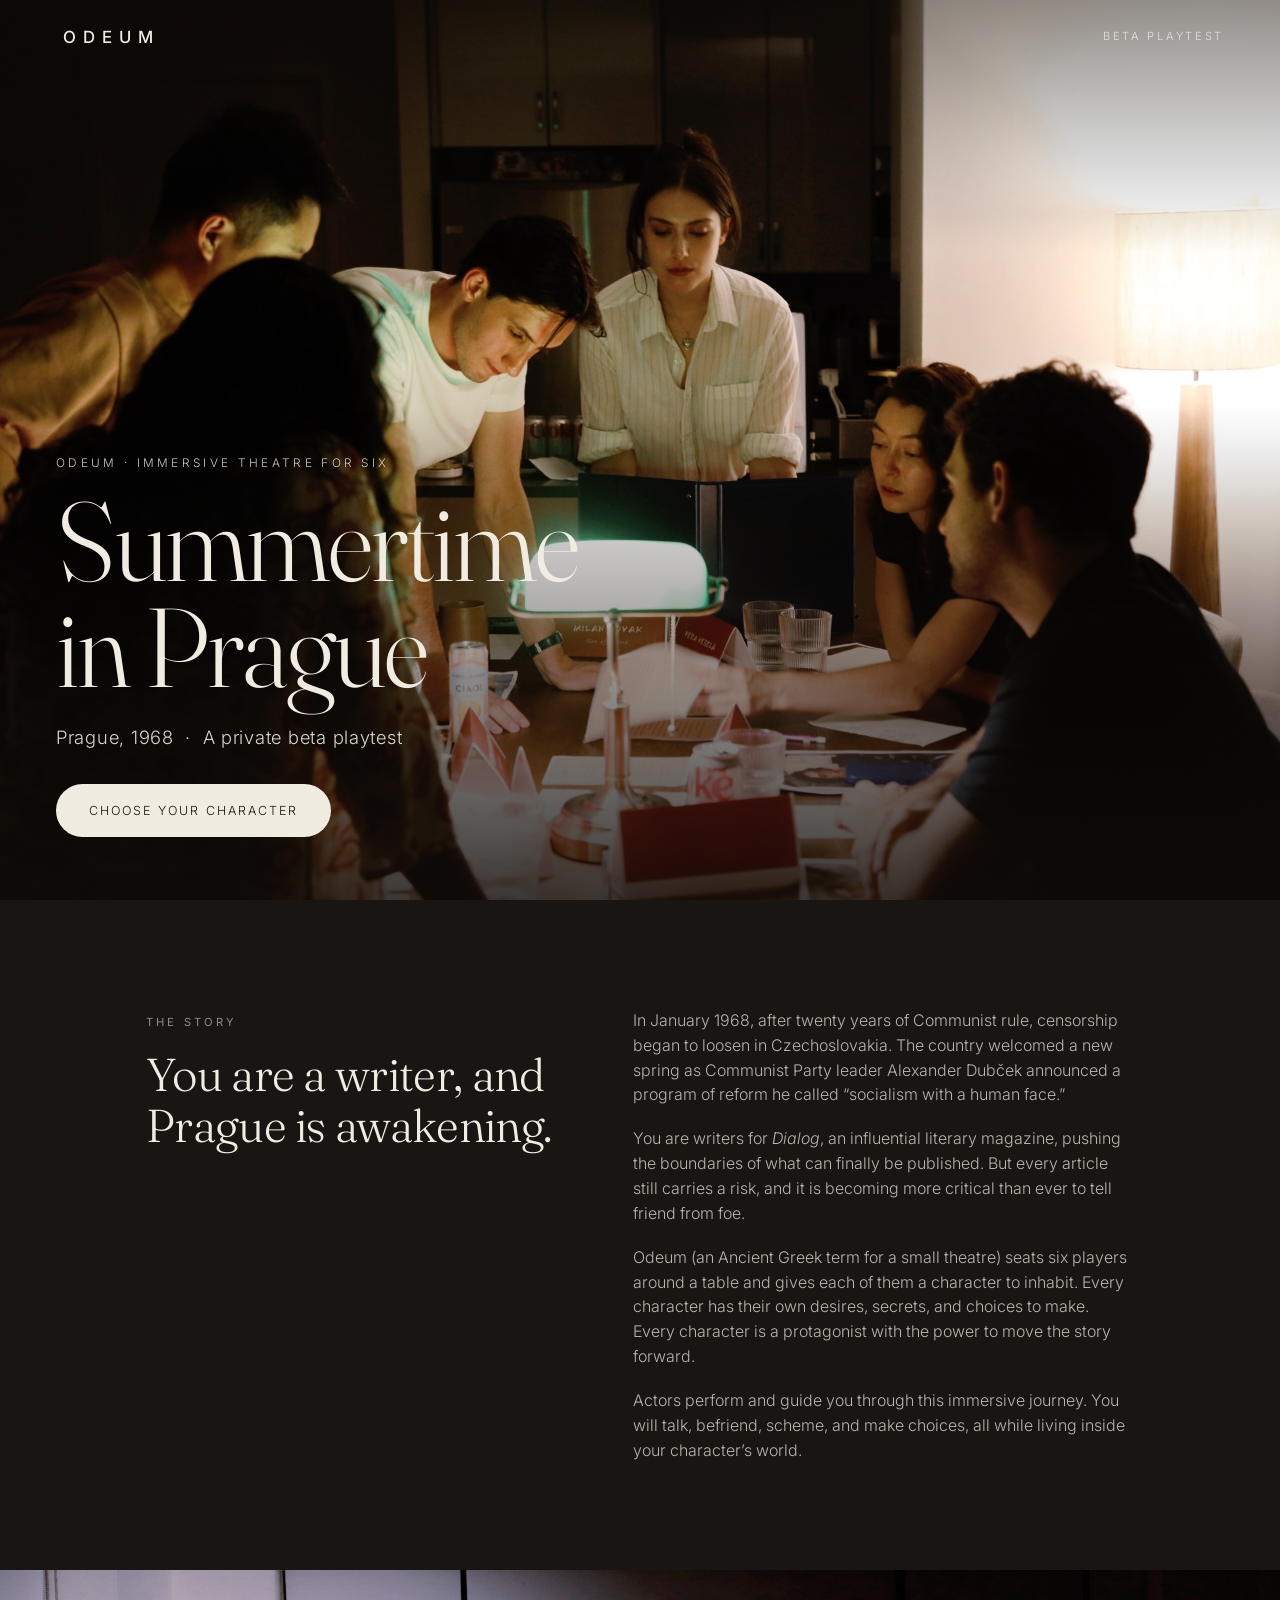
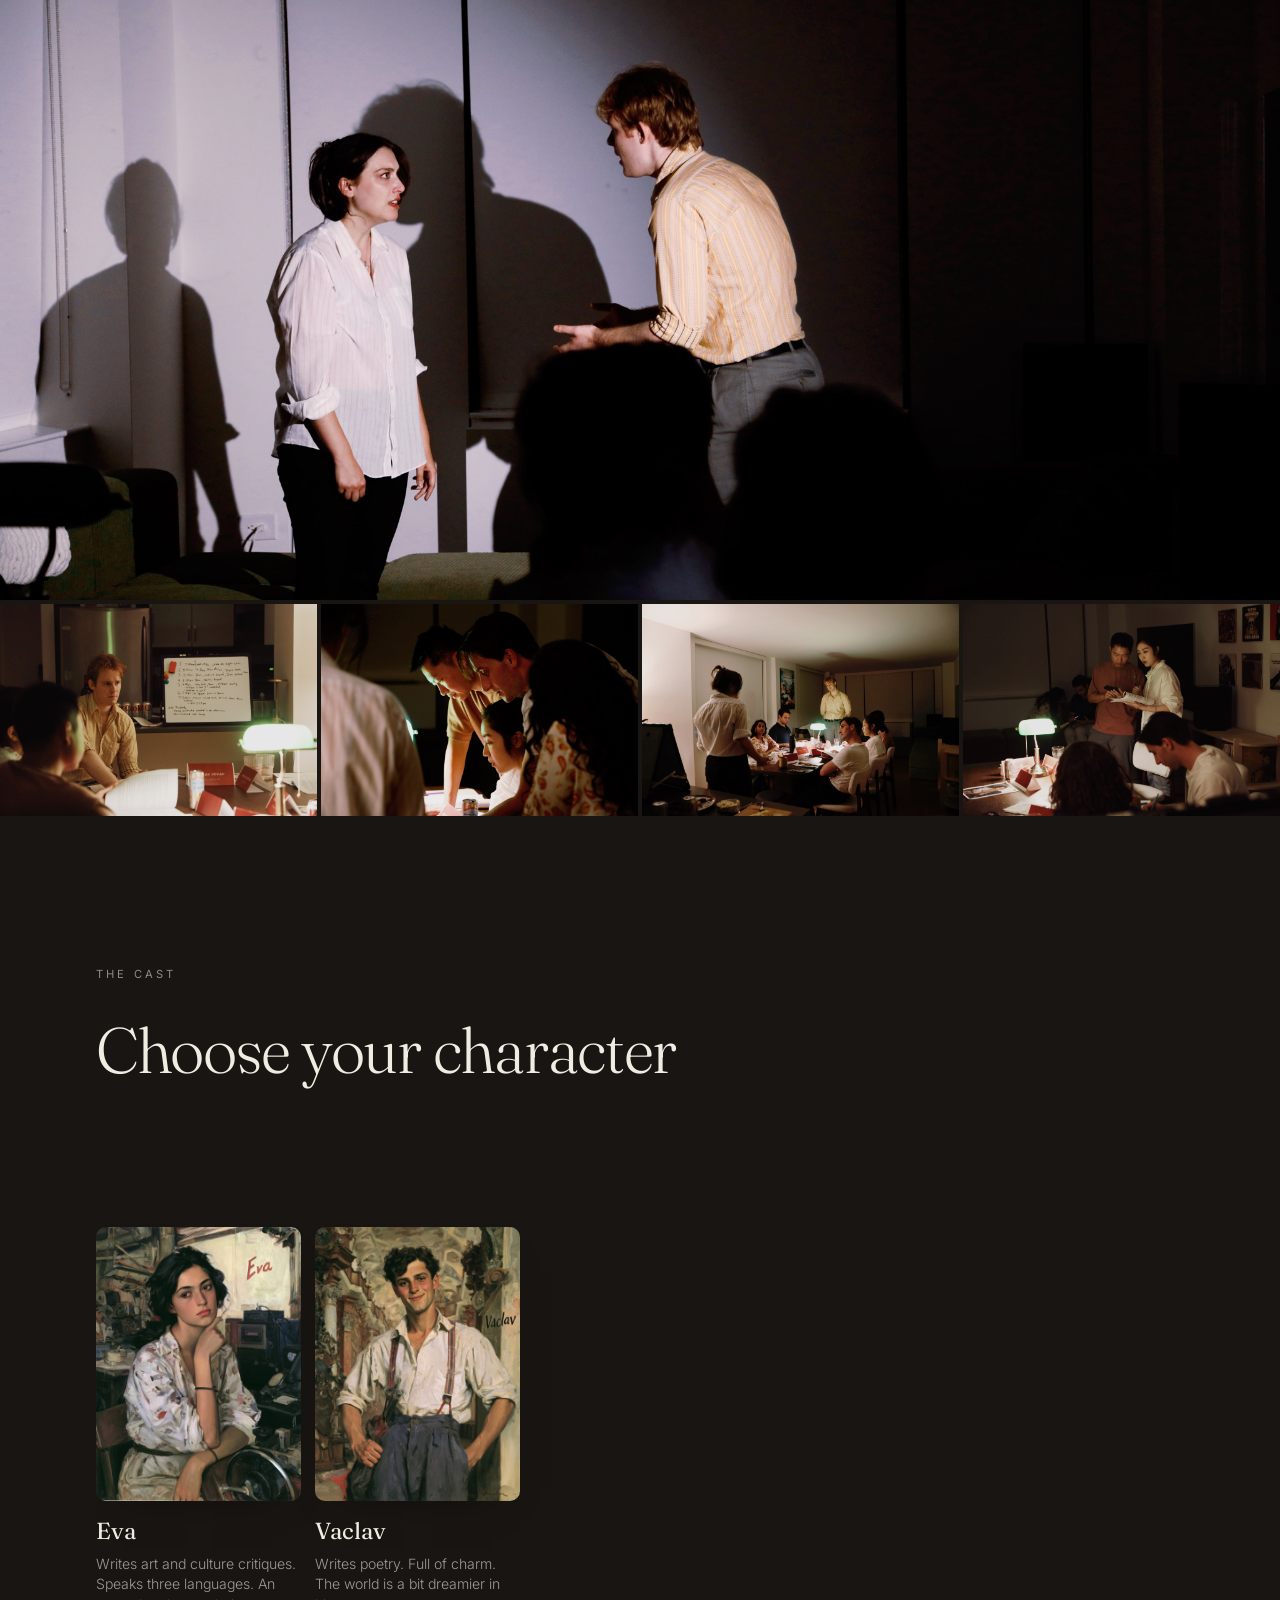
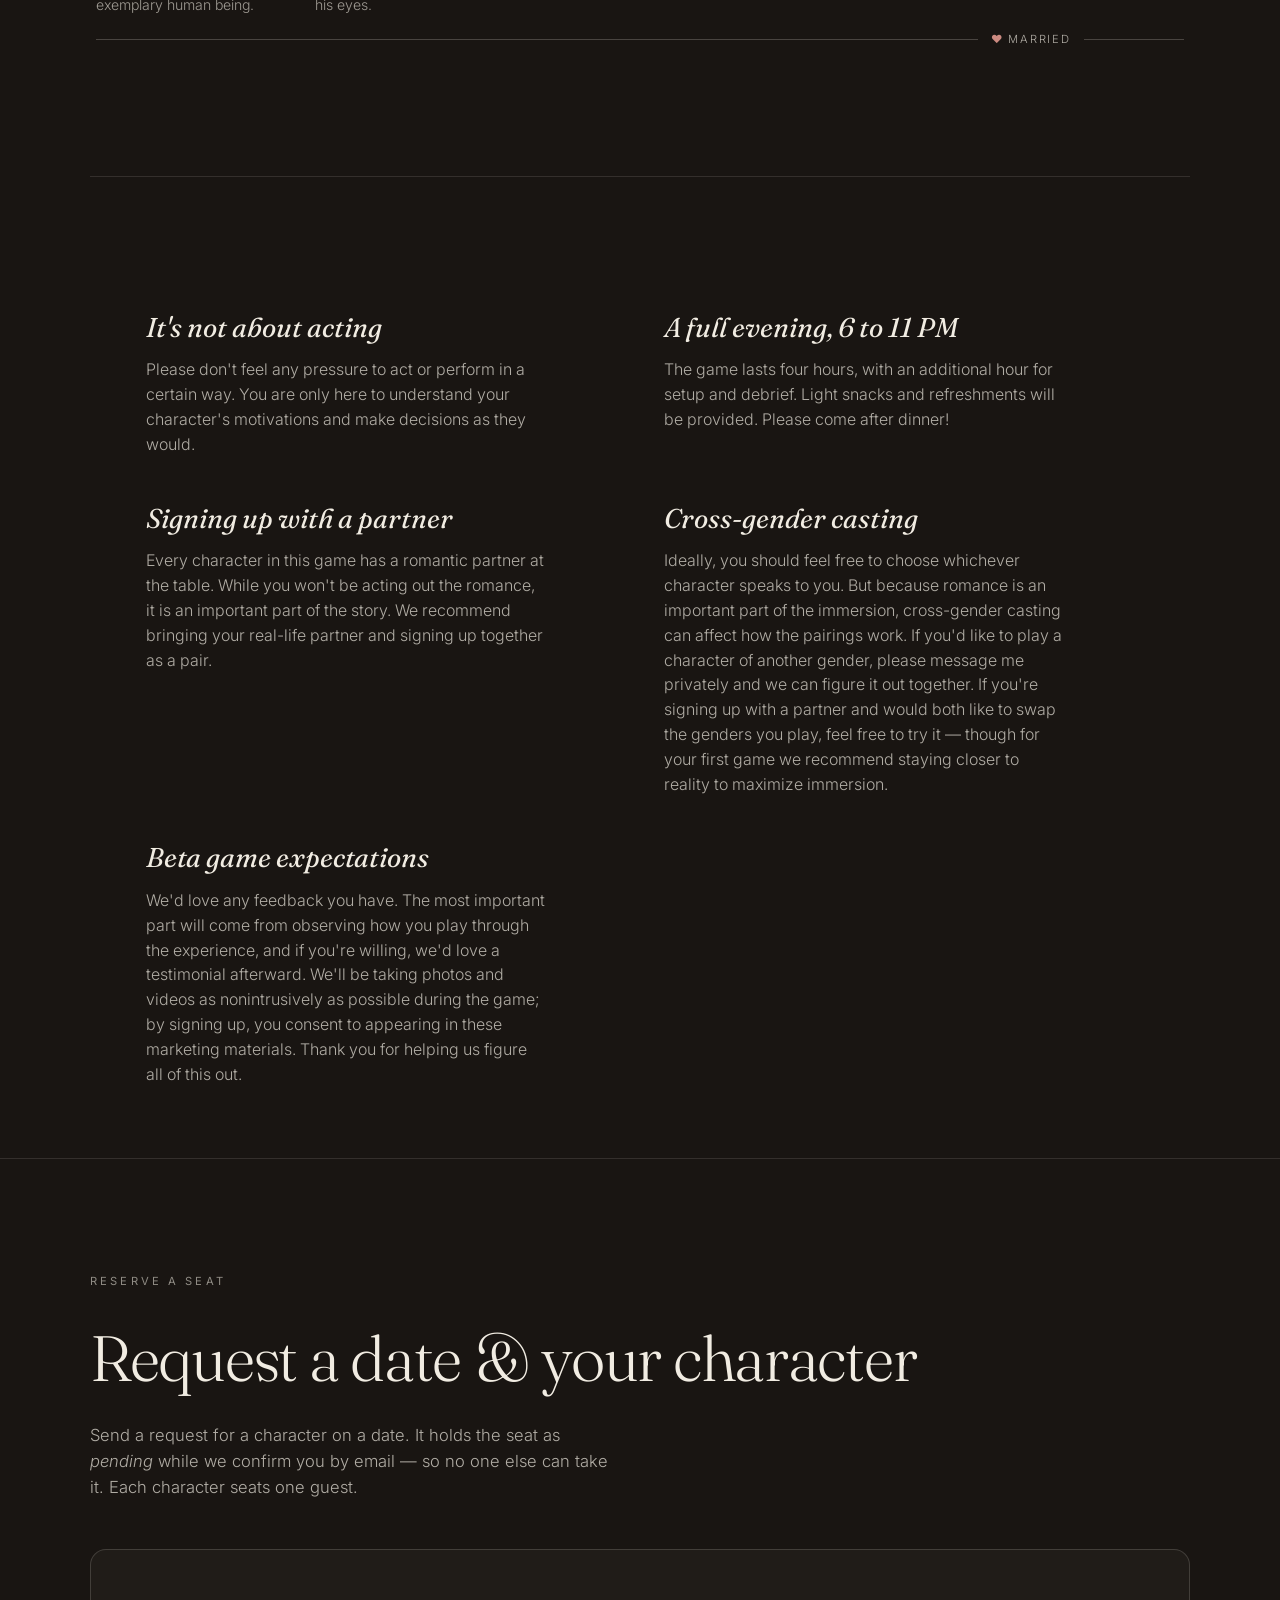
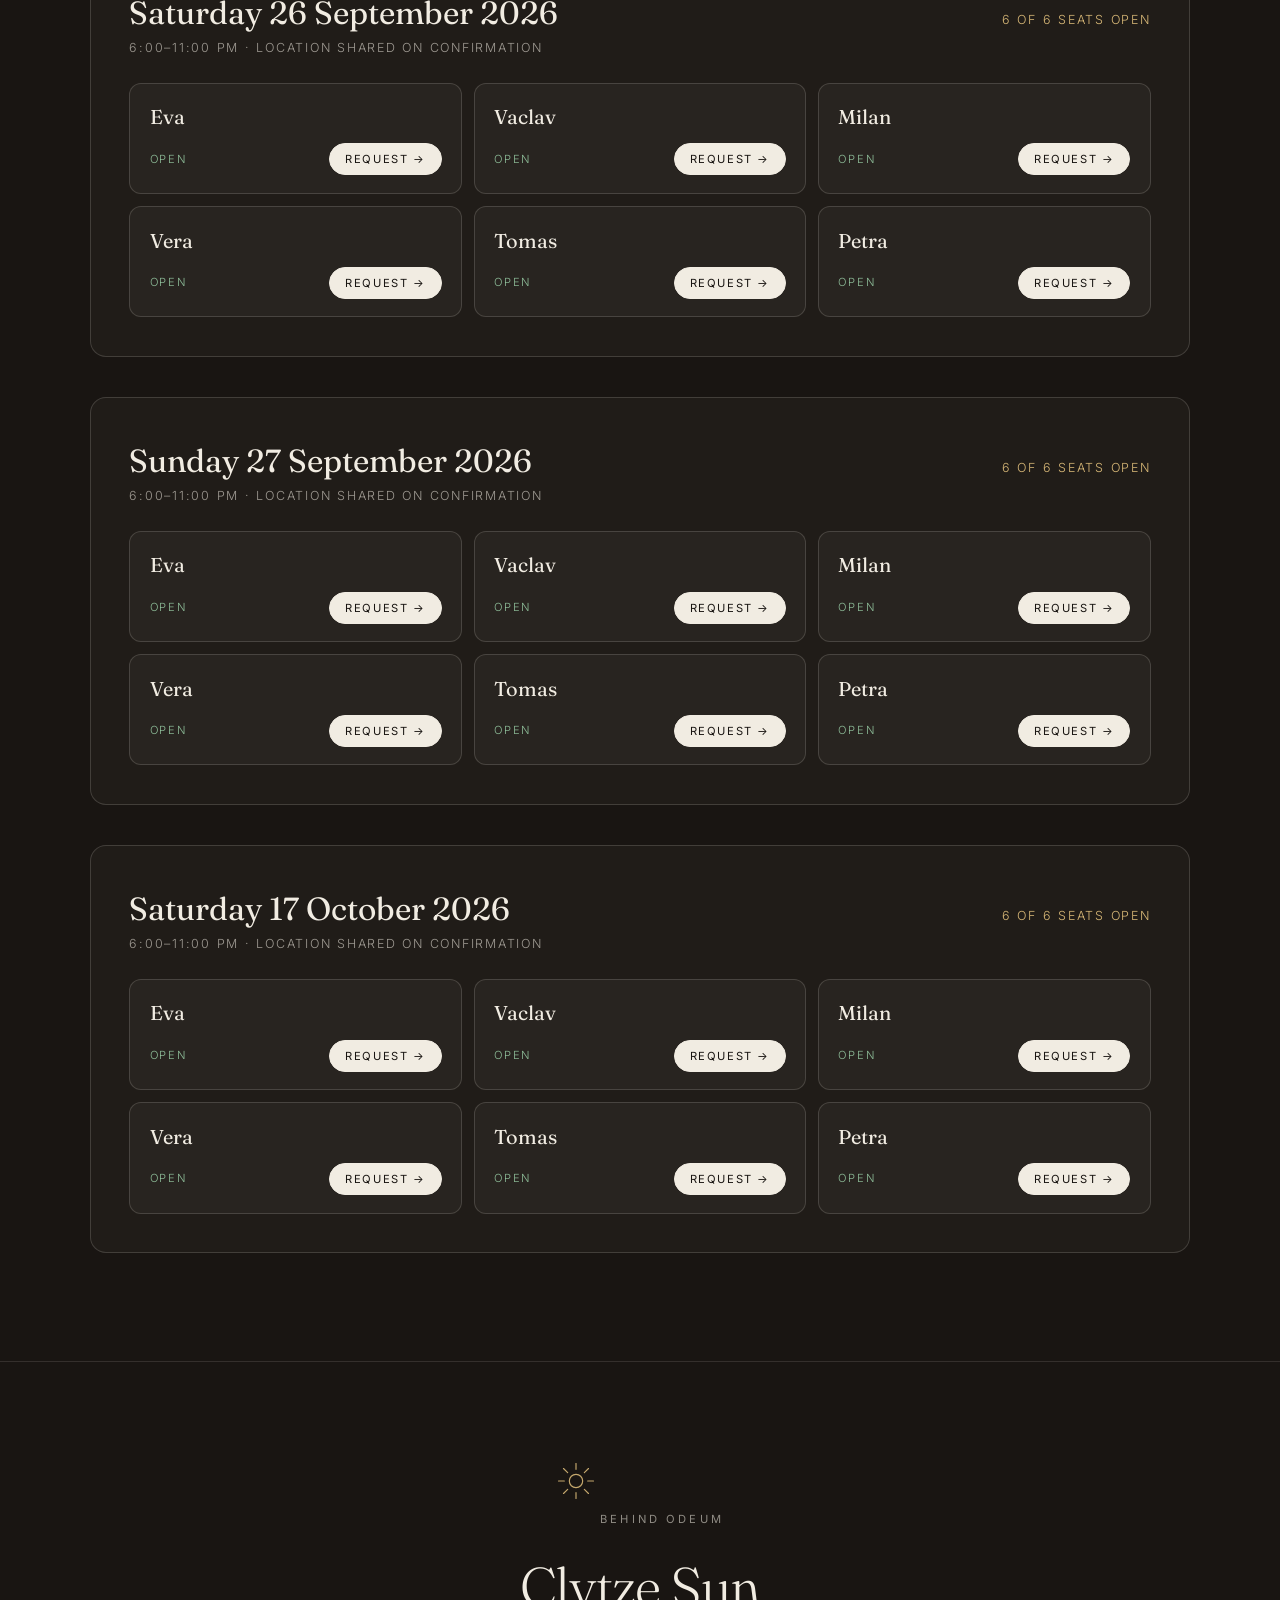
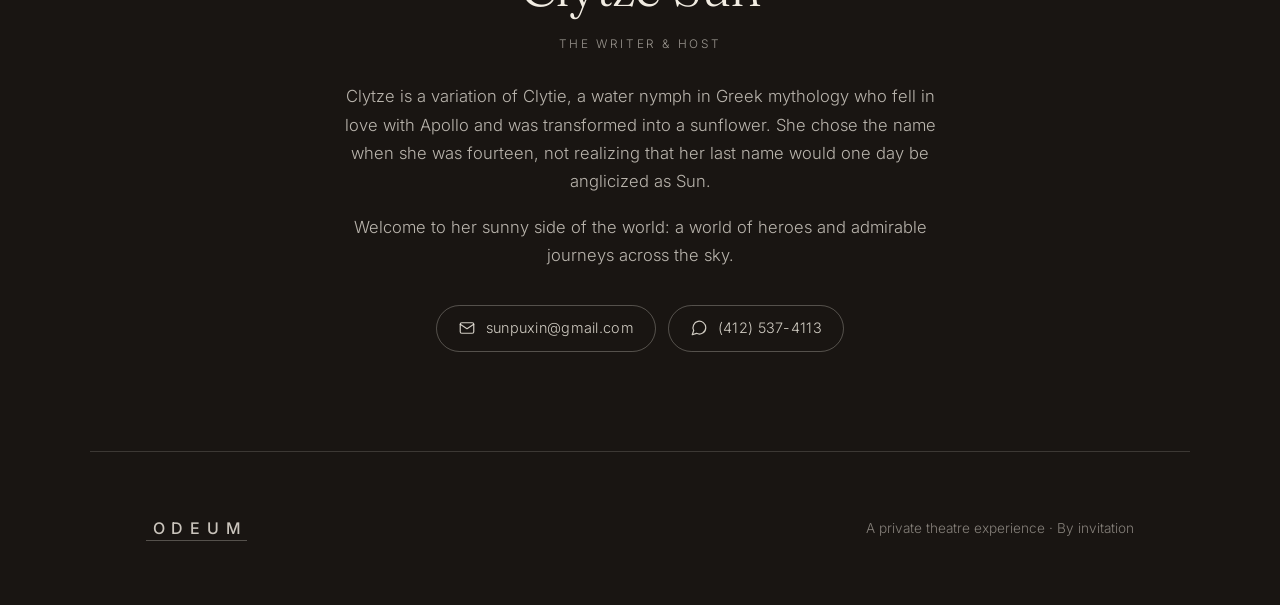
==== commit 05a8f610: "Prague: real content, couple pairings, Behind Odeum section - Replace all placeholder copy with fina" ====
--- a/prague/index.html
+++ b/prague/index.html
@@ -50,17 +50,21 @@
       <div class="pstory__grid">
         <div class="reveal">
           <span class="kicker">The story</span>
-          <h2 class="pstory__lead">You are a writer for a literary magazine — and the summer is turning.</h2>
+          <h2 class="pstory__lead">You are a writer, and Prague is awakening.</h2>
         </div>
         <div class="pstory__body reveal">
-          <p>In January 1968, Prague experiences its first loosening of censorship after twenty
-             years of Communist rule. As writers for a literary magazine, you are pushing the
-             boundaries of what can be published. But every article carries a risk, and it is
-             becoming critical to tell friend from foe.</p>
-          <p>Odeum seats six people at a table and gives each of them a character to inhabit —
-             a name, a past, and a reason to be in the room. Actors perform around you; you talk,
-             befriend, scheme, and make choices in character. The ending isn't written. That's
-             for you and your table to decide.</p>
+          <p>In January 1968, after twenty years of Communist rule, censorship began to loosen in
+             Czechoslovakia. The country welcomed a new spring as Communist Party leader Alexander
+             Dubček announced a program of reform he called “socialism with a human face.”</p>
+          <p>You are writers for <em>Dialog</em>, an influential literary magazine, pushing the
+             boundaries of what can finally be published. But every article still carries a risk,
+             and it is becoming more critical than ever to tell friend from foe.</p>
+          <p>Odeum (an Ancient Greek term for a small theatre) seats six players around a table and
+             gives each of them a character to inhabit. Every character has their own desires,
+             secrets, and choices to make. Every character is a protagonist with the power to move
+             the story forward.</p>
+          <p>Actors perform and guide you through this immersive journey. You will talk, befriend,
+             scheme, and make choices, all while living inside your character’s world.</p>
         </div>
       </div>
     </section>
@@ -100,10 +104,11 @@
     <section class="pknow">
       <span class="kicker reveal">Good to know</span>
       <ul class="pknow__list">
-        <li class="reveal"><h3>No acting experience needed</h3><p>You'll get a full character dossier in advance. Come as yourself, in your character's shoes.</p></li>
-        <li class="reveal"><h3>Six players a night</h3><p>An intimate cast of strangers. You'll leave having conspired, argued, and confided together.</p></li>
-        <li class="reveal"><h3>An evening, 6–11 pm</h3><p>Four hours of game, plus an hour of setup and debrief. Light refreshments provided.</p></li>
-        <li class="reveal"><h3>It's a beta</h3><p>You're among the very first to play. We'll ask for your honest notes afterwards.</p></li>
+        <li class="reveal"><h3>It's not about acting</h3><p>Please don't feel any pressure to act or perform in a certain way. You are only here to understand your character's motivations and make decisions as they would.</p></li>
+        <li class="reveal"><h3>A full evening, 6 to 11 PM</h3><p>The game lasts four hours, with an additional hour for setup and debrief. Light snacks and refreshments will be provided. Please come after dinner!</p></li>
+        <li class="reveal"><h3>Signing up with a partner</h3><p>Every character in this game has a romantic partner at the table. While you won't be acting out the romance, it is an important part of the story. We recommend bringing your real-life partner and signing up together as a pair.</p></li>
+        <li class="reveal"><h3>Cross-gender casting</h3><p>Ideally, you should feel free to choose whichever character speaks to you. But because romance is an important part of the immersion, cross-gender casting can affect how the pairings work. If you'd like to play a character of another gender, please message me privately and we can figure it out together. If you're signing up with a partner and would both like to swap the genders you play, feel free to try it — though for your first game we recommend staying closer to reality to maximize immersion.</p></li>
+        <li class="reveal"><h3>Beta game expectations</h3><p>We'd love any feedback you have. The most important part will come from observing how you play through the experience, and if you're willing, we'd love a testimonial afterward. We'll be taking photos and videos as nonintrusively as possible during the game; by signing up, you consent to appearing in these marketing materials. Thank you for helping us figure all of this out.</p></li>
       </ul>
     </section>
 
@@ -119,11 +124,40 @@
         <p class="sessions__loading">Loading availability…</p>
       </div>
     </section>
+
+    <!-- BEHIND ODEUM -->
+    <section class="pabout" id="about">
+      <div class="pabout__inner reveal">
+        <svg class="pabout__sun" viewBox="0 0 48 48" width="40" height="40" aria-hidden="true" fill="none" stroke="currentColor" stroke-width="1.4" stroke-linecap="round">
+          <circle cx="24" cy="24" r="8" />
+          <g><line x1="24" y1="3" x2="24" y2="10"/><line x1="24" y1="38" x2="24" y2="45"/><line x1="3" y1="24" x2="10" y2="24"/><line x1="38" y1="24" x2="45" y2="24"/><line x1="9" y1="9" x2="14" y2="14"/><line x1="34" y1="34" x2="39" y2="39"/><line x1="9" y1="39" x2="14" y2="34"/><line x1="34" y1="14" x2="39" y2="9"/></g>
+        </svg>
+        <span class="kicker">Behind Odeum</span>
+        <h2 class="pabout__name">Clytze Sun</h2>
+        <p class="pabout__role">The Writer &amp; Host</p>
+        <div class="pabout__bio">
+          <p>Clytze is a variation of Clytie, a water nymph in Greek mythology who fell in love with
+             Apollo and was transformed into a sunflower. She chose the name when she was fourteen,
+             not realizing that her last name would one day be anglicized as Sun.</p>
+          <p>Welcome to her sunny side of the world: a world of heroes and admirable journeys across the sky.</p>
+        </div>
+        <div class="pabout__contact">
+          <a class="pabout__btn" href="mailto:sunpuxin@gmail.com" aria-label="Email Clytze at sunpuxin@gmail.com">
+            <svg viewBox="0 0 24 24" width="18" height="18" fill="none" stroke="currentColor" stroke-width="1.6" stroke-linecap="round" stroke-linejoin="round" aria-hidden="true"><rect x="3" y="5" width="18" height="14" rx="2"/><path d="M3 7l9 6 9-6"/></svg>
+            <span>sunpuxin@gmail.com</span>
+          </a>
+          <a class="pabout__btn" href="sms:+14125374113" aria-label="Message Clytze at 412 537 4113">
+            <svg viewBox="0 0 24 24" width="18" height="18" fill="none" stroke="currentColor" stroke-width="1.6" stroke-linecap="round" stroke-linejoin="round" aria-hidden="true"><path d="M21 11.5a8.5 8.5 0 0 1-12.3 7.6L3 21l1.9-5.7A8.5 8.5 0 1 1 21 11.5z"/></svg>
+            <span>(412) 537-4113</span>
+          </a>
+        </div>
+      </div>
+    </section>
   </main>
 
   <footer class="pfoot">
     <a href="../" class="pfoot__brand">ODEUM</a>
-    <p>A private theatre experience · Questions? <a href="mailto:hello@odeum.theatre">hello@odeum.theatre</a></p>
+    <p>A private theatre experience · By invitation</p>
   </footer>
 
   <!-- SIGNUP MODAL -->
--- a/prague/prague.css
+++ b/prague/prague.css
@@ -97,14 +97,22 @@
 
 /* Horizontal scroll strip — shows ~3+ cards, swipe/arrows to see the rest */
 .pcast__grid {
-  display: flex; gap: clamp(0.8rem, 2vw, 1.35rem);
+  display: flex; gap: clamp(1.6rem, 3.5vw, 3rem);
   overflow-x: auto; scroll-snap-type: x mandatory; scroll-behavior: smooth;
   -webkit-overflow-scrolling: touch; padding: 0.25rem 0 0.9rem;
   scrollbar-width: thin; scrollbar-color: rgba(241,236,226,0.3) transparent;
 }
 .pcast__grid::-webkit-scrollbar { height: 6px; }
 .pcast__grid::-webkit-scrollbar-thumb { background: rgba(241,236,226,0.25); border-radius: 3px; }
-.castcard { flex: 0 0 clamp(188px, 25vw, 248px); scroll-snap-align: start; }
+
+/* A couple = two cards side by side, joined by a labelled line */
+.castpair { flex: 0 0 auto; scroll-snap-align: start; display: flex; flex-direction: column; }
+.castpair__row { display: flex; gap: clamp(0.5rem, 1.2vw, 0.85rem); }
+.castcard { flex: 0 0 clamp(160px, 20vw, 205px); }
+.castpair__bond { display: flex; align-items: center; gap: 0.8rem; margin-top: 1rem; }
+.castpair__bond::before, .castpair__bond::after { content: ""; flex: 1; height: 1px; background: rgba(241, 236, 226, 0.22); }
+.castpair__label { font-size: 0.7rem; letter-spacing: 0.16em; text-transform: uppercase; color: rgba(241, 236, 226, 0.7); white-space: nowrap; }
+.castpair__heart { color: #cc8a80; }
 .castcard__art {
   aspect-ratio: 3 / 4; overflow: hidden; border-radius: 10px;
   background: rgba(241,236,226,0.06); box-shadow: 0 16px 40px -28px rgba(0,0,0,0.6);
@@ -282,3 +290,40 @@
 .pfoot p { color: rgba(241, 236, 226, 0.5); }
 .pfoot a { color: rgba(241, 236, 226, 0.82); border-bottom: 1px solid rgba(241, 236, 226, 0.28); }
 .pfoot a:hover { color: #d8b877; border-bottom-color: #d8b877; }
+
+/* ---------- BEHIND ODEUM ---------- */
+.pabout {
+  border-top: 1px solid rgba(241, 236, 226, 0.12);
+  padding: clamp(4rem, 11vh, 7rem) clamp(1.25rem, 5vw, 3.5rem);
+  text-align: center;
+}
+.pabout__inner { max-width: 620px; margin: 0 auto; }
+.pabout__sun { color: #d8b877; margin-bottom: 1.4rem; opacity: 0.9; }
+.pabout .kicker { color: rgba(241, 236, 226, 0.55); }
+.pabout__name {
+  font-family: var(--serif); font-weight: 300;
+  font-size: clamp(2.2rem, 5vw, 3.4rem); letter-spacing: -0.02em; margin: 0.9rem 0 0.4rem;
+}
+.pabout__role {
+  font-size: 0.74rem; letter-spacing: 0.22em; text-transform: uppercase;
+  color: rgba(241, 236, 226, 0.6); margin-bottom: 1.8rem;
+}
+.pabout__bio p {
+  color: rgba(241, 236, 226, 0.74); font-size: clamp(1rem, 1.3vw, 1.12rem);
+  line-height: 1.7; margin-bottom: 1.1rem;
+}
+.pabout__bio p:last-child { margin-bottom: 0; }
+.pabout__contact {
+  display: flex; flex-wrap: wrap; gap: 0.8rem; justify-content: center; margin-top: 2.2rem;
+}
+.pabout__btn {
+  display: inline-flex; align-items: center; gap: 0.6rem;
+  padding: 0.7rem 1.3rem; border-radius: 100px;
+  border: 1px solid rgba(241, 236, 226, 0.28); color: rgba(241, 236, 226, 0.85);
+  font-size: 0.9rem; letter-spacing: 0.02em;
+  transition: background 0.35s var(--ease), color 0.35s var(--ease), border-color 0.35s var(--ease), transform 0.35s var(--ease);
+}
+.pabout__btn svg { flex-shrink: 0; }
+.pabout__btn:hover {
+  background: var(--paper); color: var(--ink); border-color: var(--paper); transform: translateY(-2px);
+}
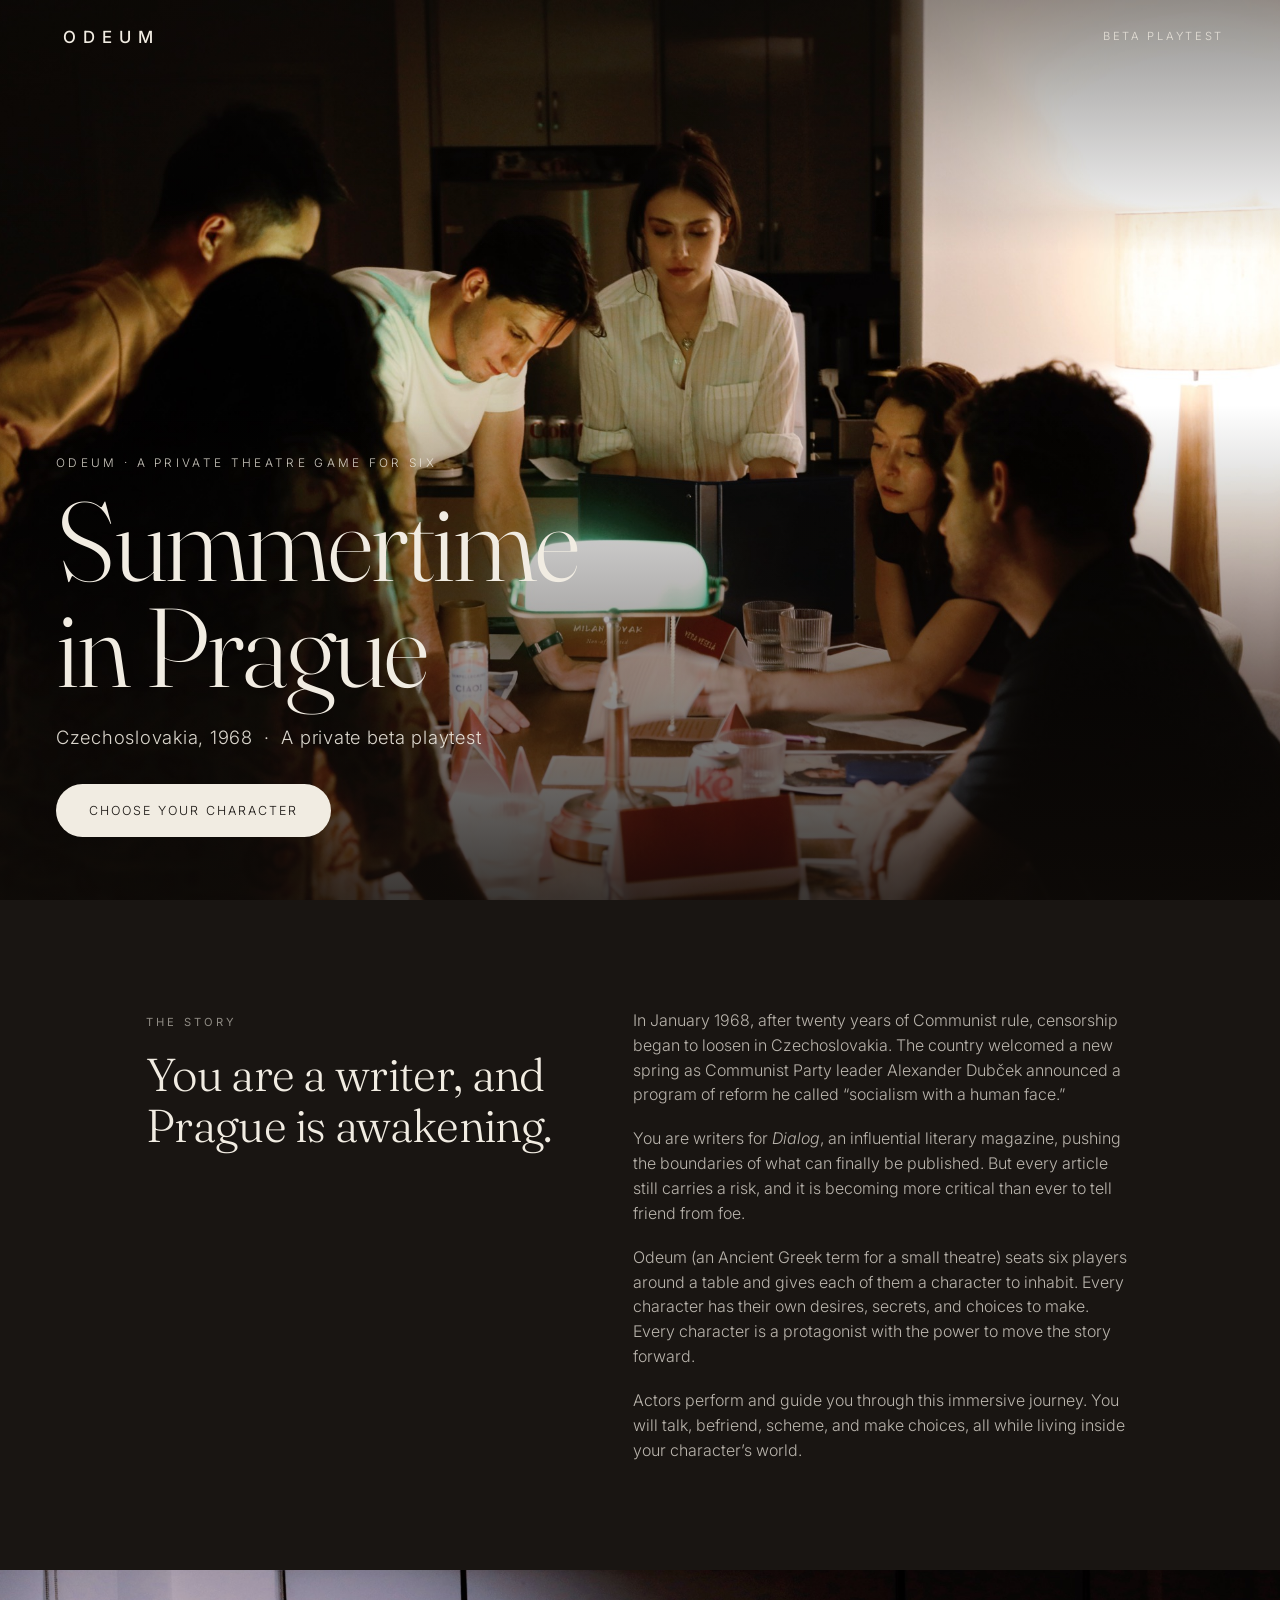
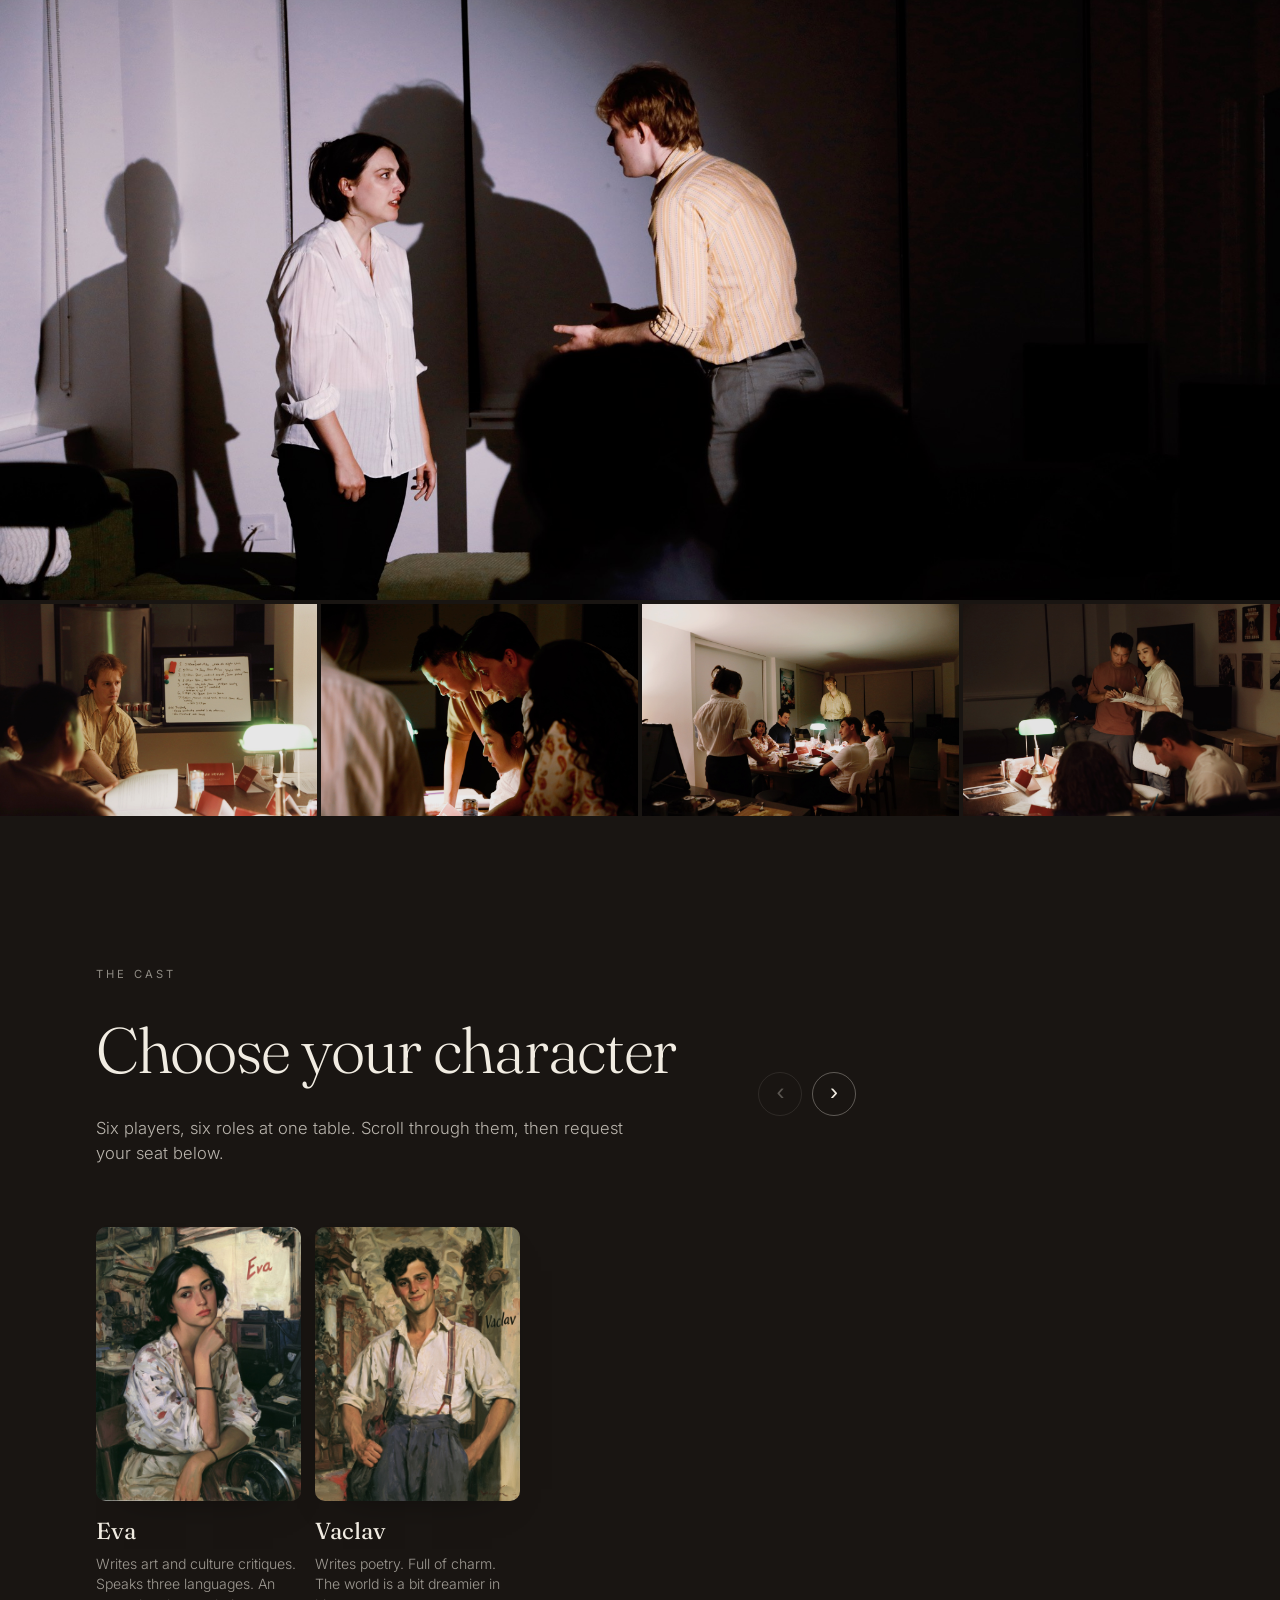
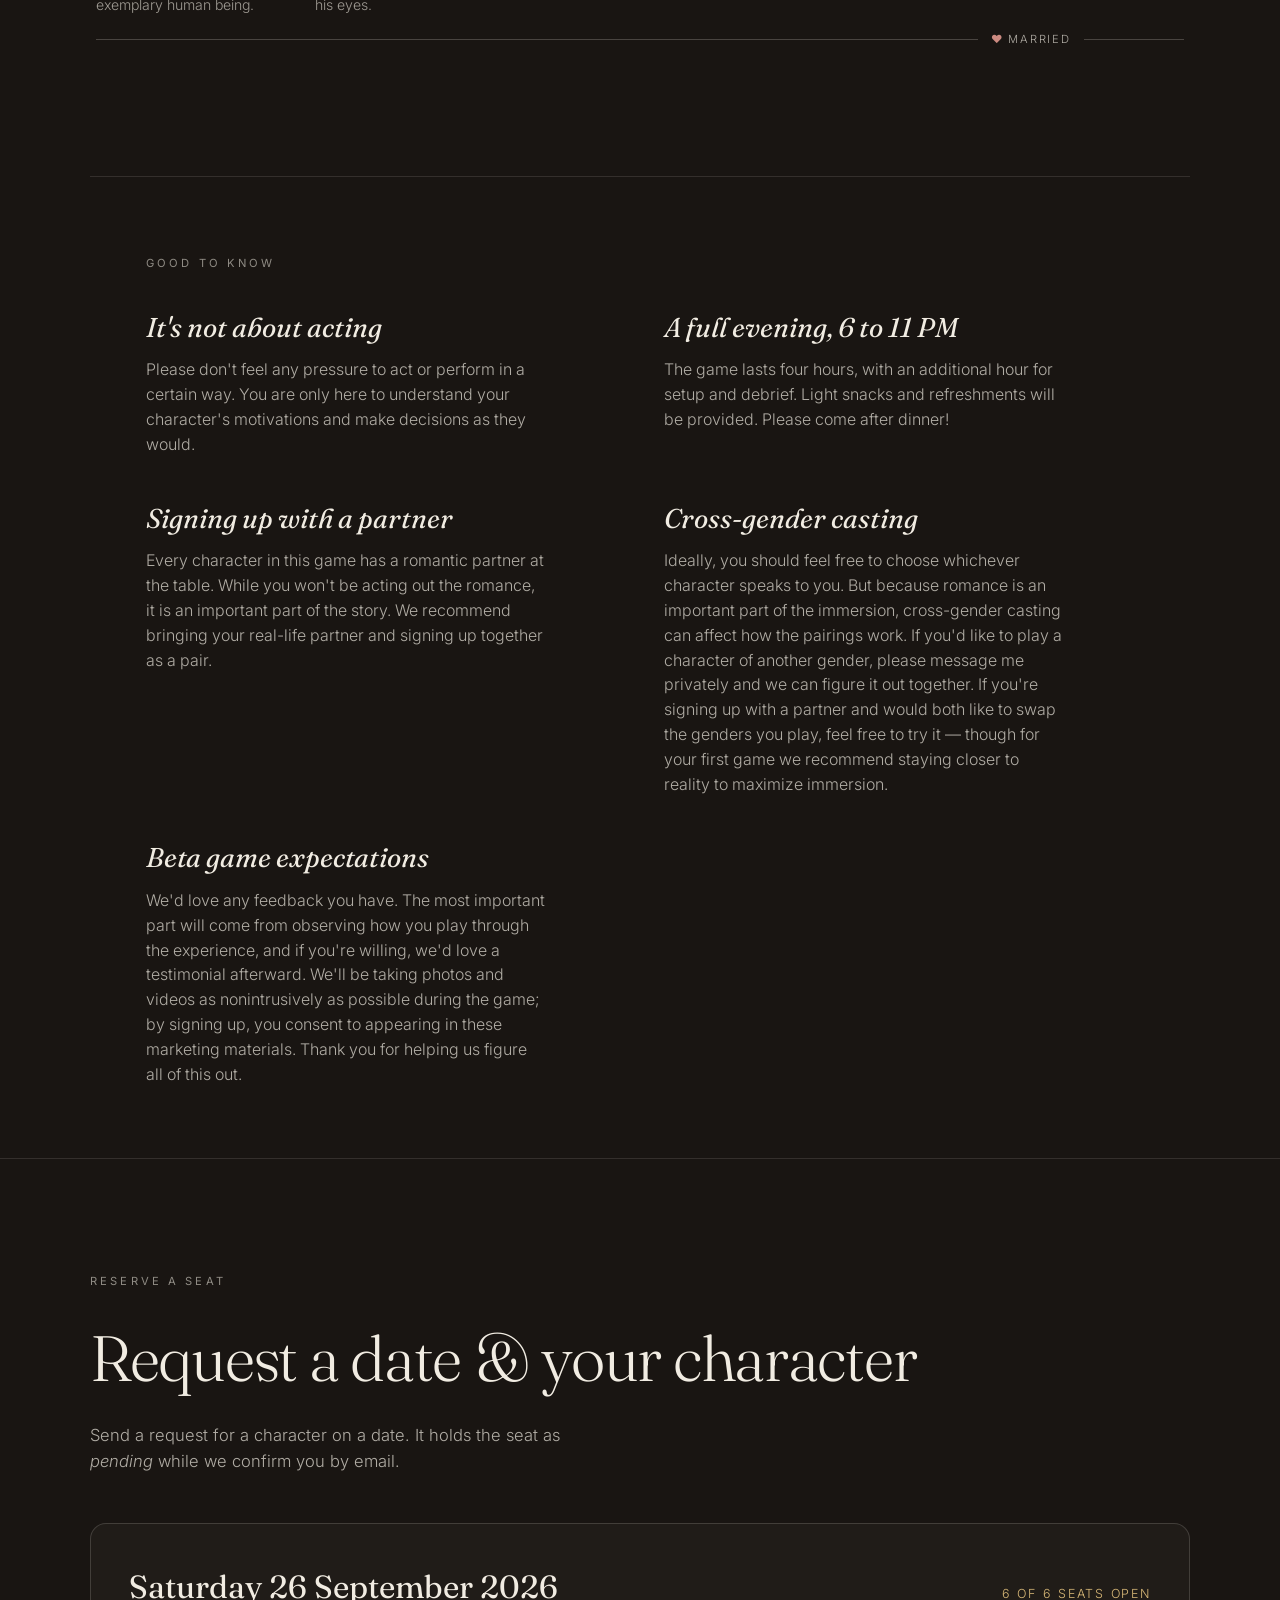
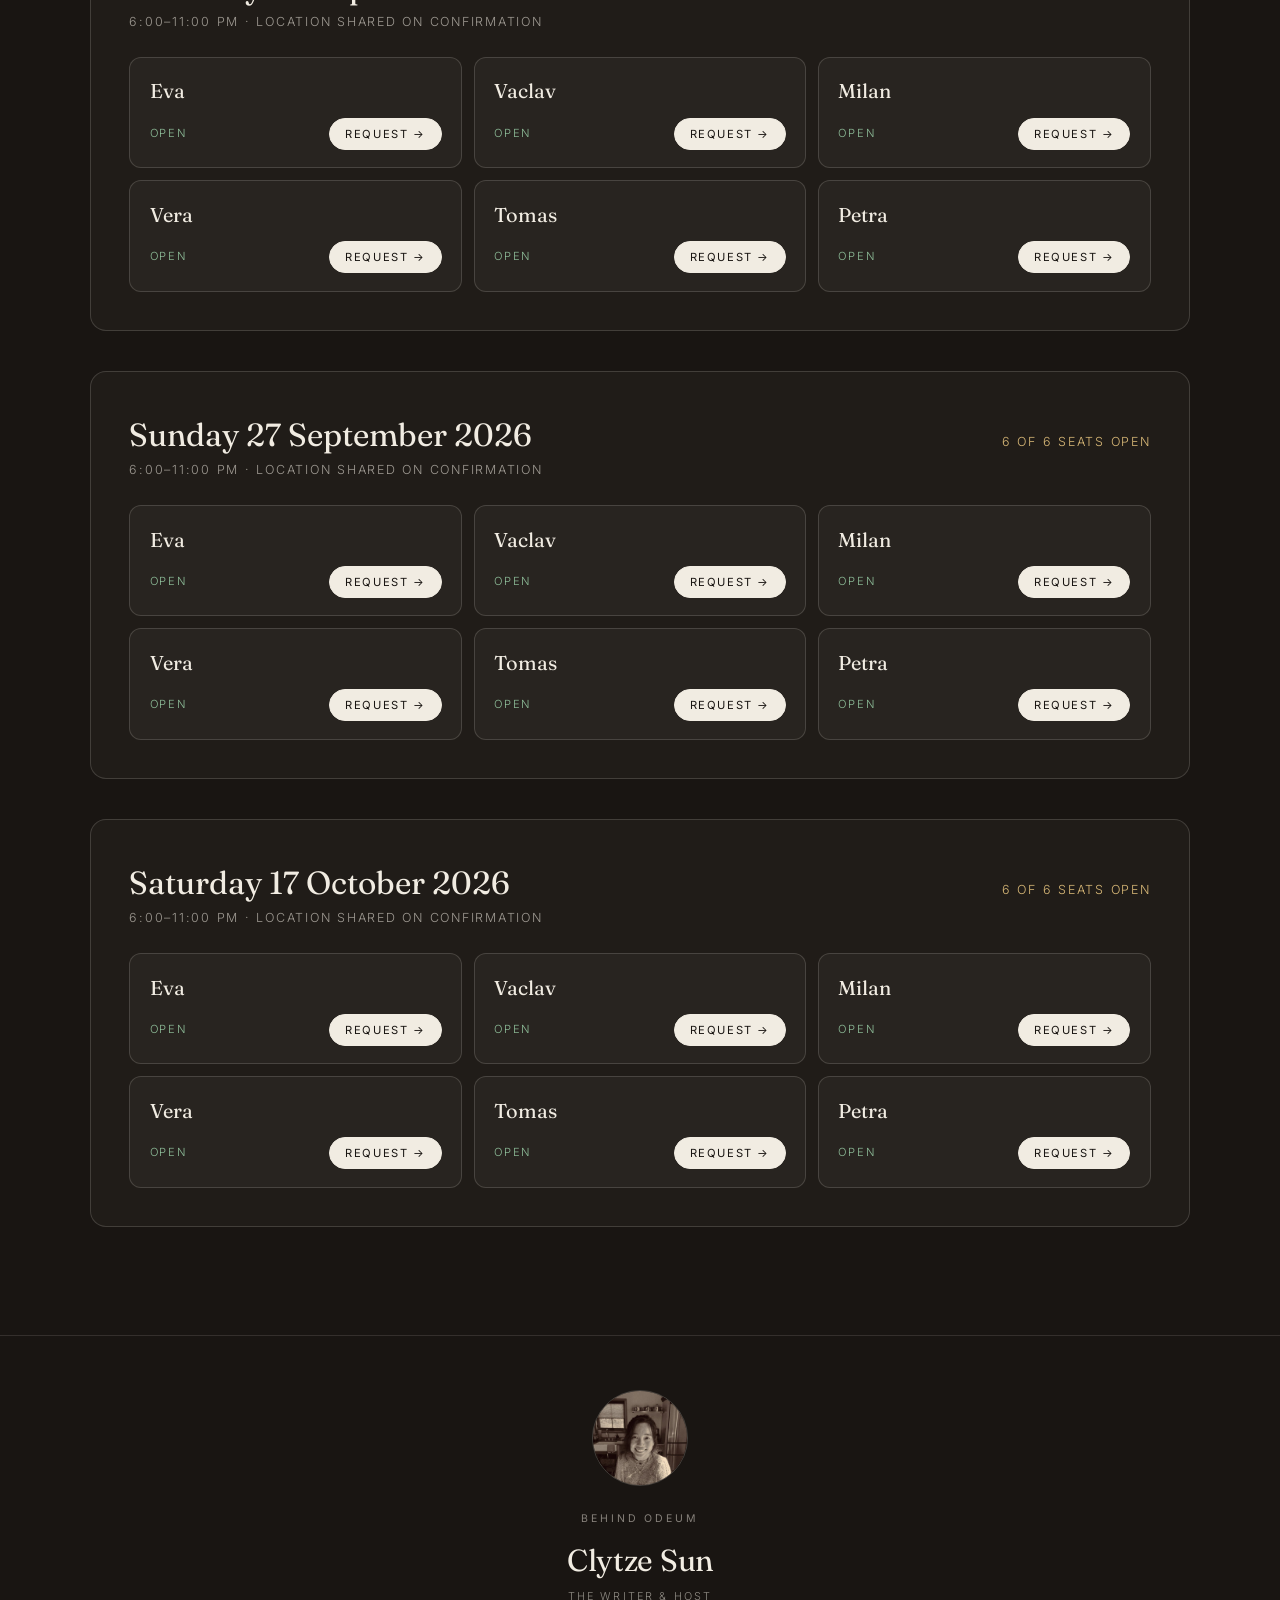
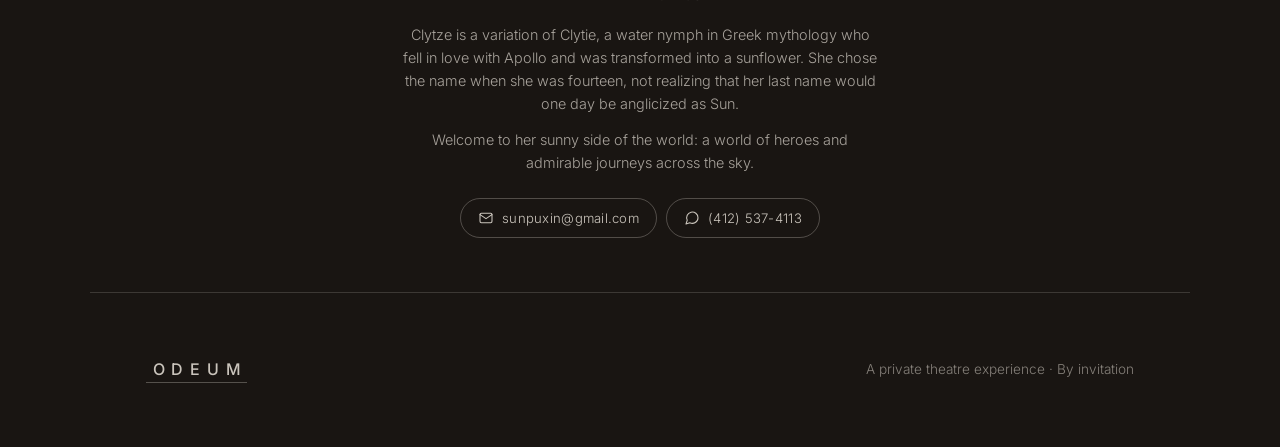
==== commit f588c5f5: "Prague: compact Behind Odeum w/ photo, copy tweaks - Behind Odeum is now a small appendix with Clytz" ====
--- a/prague/index.html
+++ b/prague/index.html
@@ -38,9 +38,9 @@
       <img src="../images/prague/table-lamp.jpg" alt="A cast of six gathered around a lamplit table in character" class="phero__img" />
       <div class="phero__scrim"></div>
       <div class="phero__inner">
-        <p class="phero__eyebrow">Odeum · Immersive theatre for six</p>
+        <p class="phero__eyebrow">Odeum · A private theatre game for six</p>
         <h1 class="phero__title">Summertime<br />in Prague</h1>
-        <p class="phero__meta">Prague, 1968 &nbsp;·&nbsp; A private beta playtest</p>
+        <p class="phero__meta">Czechoslovakia, 1968 &nbsp;·&nbsp; A private beta playtest</p>
         <a href="#reserve" class="pbtn pbtn--light">Choose your character</a>
       </div>
     </section>
@@ -95,7 +95,7 @@
             <button class="pcast__arrow" id="castNext" type="button" aria-label="More characters">›</button>
           </div>
         </div>
-        <p class="pcast__sub reveal">Six players, six roles at one table. Scroll through them, then request your seat below. (Jana and Pavel are played by our company.)</p>
+        <p class="pcast__sub reveal">Six players, six roles at one table. Scroll through them, then request your seat below.</p>
       </div>
       <div class="pcast__grid" id="castGrid" role="list"><!-- rendered by prague.js --></div>
     </section>
@@ -117,7 +117,7 @@
       <div class="preserve__head">
         <span class="kicker reveal">Reserve a seat</span>
         <h2 class="preserve__title reveal">Request a date &amp; your character</h2>
-        <p class="preserve__sub reveal">Send a request for a character on a date. It holds the seat as <em>pending</em> while we confirm you by email — so no one else can take it. Each character seats one guest.</p>
+        <p class="preserve__sub reveal">Send a request for a character on a date. It holds the seat as <em>pending</em> while we confirm you by email.</p>
       </div>
       <div id="sessions" class="sessions" aria-live="polite">
         <!-- rendered by prague.js -->
@@ -128,10 +128,7 @@
     <!-- BEHIND ODEUM -->
     <section class="pabout" id="about">
       <div class="pabout__inner reveal">
-        <svg class="pabout__sun" viewBox="0 0 48 48" width="40" height="40" aria-hidden="true" fill="none" stroke="currentColor" stroke-width="1.4" stroke-linecap="round">
-          <circle cx="24" cy="24" r="8" />
-          <g><line x1="24" y1="3" x2="24" y2="10"/><line x1="24" y1="38" x2="24" y2="45"/><line x1="3" y1="24" x2="10" y2="24"/><line x1="38" y1="24" x2="45" y2="24"/><line x1="9" y1="9" x2="14" y2="14"/><line x1="34" y1="34" x2="39" y2="39"/><line x1="9" y1="39" x2="14" y2="34"/><line x1="34" y1="14" x2="39" y2="9"/></g>
-        </svg>
+        <img class="pabout__photo" src="../images/prague/clytze.jpg" alt="Clytze Sun" loading="lazy" />
         <span class="kicker">Behind Odeum</span>
         <h2 class="pabout__name">Clytze Sun</h2>
         <p class="pabout__role">The Writer &amp; Host</p>
--- a/prague/prague.css
+++ b/prague/prague.css
@@ -291,39 +291,43 @@
 .pfoot a { color: rgba(241, 236, 226, 0.82); border-bottom: 1px solid rgba(241, 236, 226, 0.28); }
 .pfoot a:hover { color: #d8b877; border-bottom-color: #d8b877; }
 
-/* ---------- BEHIND ODEUM ---------- */
+/* ---------- BEHIND ODEUM (compact appendix) ---------- */
 .pabout {
   border-top: 1px solid rgba(241, 236, 226, 0.12);
-  padding: clamp(4rem, 11vh, 7rem) clamp(1.25rem, 5vw, 3.5rem);
+  padding: clamp(2.5rem, 6vh, 3.75rem) clamp(1.25rem, 5vw, 3.5rem);
   text-align: center;
 }
-.pabout__inner { max-width: 620px; margin: 0 auto; }
-.pabout__sun { color: #d8b877; margin-bottom: 1.4rem; opacity: 0.9; }
-.pabout .kicker { color: rgba(241, 236, 226, 0.55); }
+.pabout__inner { max-width: 480px; margin: 0 auto; }
+.pabout__photo {
+  width: 96px; height: 96px; border-radius: 50%; object-fit: cover;
+  margin: 0 auto 1.1rem; display: block;
+  border: 1px solid rgba(241, 236, 226, 0.2);
+}
+.pabout .kicker { color: rgba(241, 236, 226, 0.5); font-size: 0.66rem; }
 .pabout__name {
-  font-family: var(--serif); font-weight: 300;
-  font-size: clamp(2.2rem, 5vw, 3.4rem); letter-spacing: -0.02em; margin: 0.9rem 0 0.4rem;
+  font-family: var(--serif); font-weight: 400;
+  font-size: clamp(1.5rem, 3vw, 1.9rem); letter-spacing: -0.01em; margin: 0.5rem 0 0.3rem;
 }
 .pabout__role {
-  font-size: 0.74rem; letter-spacing: 0.22em; text-transform: uppercase;
-  color: rgba(241, 236, 226, 0.6); margin-bottom: 1.8rem;
+  font-size: 0.68rem; letter-spacing: 0.2em; text-transform: uppercase;
+  color: rgba(241, 236, 226, 0.55); margin-bottom: 1.1rem;
 }
 .pabout__bio p {
-  color: rgba(241, 236, 226, 0.74); font-size: clamp(1rem, 1.3vw, 1.12rem);
-  line-height: 1.7; margin-bottom: 1.1rem;
+  color: rgba(241, 236, 226, 0.66); font-size: 0.9rem;
+  line-height: 1.6; margin-bottom: 0.8rem;
 }
 .pabout__bio p:last-child { margin-bottom: 0; }
 .pabout__contact {
-  display: flex; flex-wrap: wrap; gap: 0.8rem; justify-content: center; margin-top: 2.2rem;
+  display: flex; flex-wrap: wrap; gap: 0.6rem; justify-content: center; margin-top: 1.5rem;
 }
 .pabout__btn {
-  display: inline-flex; align-items: center; gap: 0.6rem;
-  padding: 0.7rem 1.3rem; border-radius: 100px;
-  border: 1px solid rgba(241, 236, 226, 0.28); color: rgba(241, 236, 226, 0.85);
-  font-size: 0.9rem; letter-spacing: 0.02em;
+  display: inline-flex; align-items: center; gap: 0.5rem;
+  padding: 0.55rem 1.05rem; border-radius: 100px;
+  border: 1px solid rgba(241, 236, 226, 0.26); color: rgba(241, 236, 226, 0.82);
+  font-size: 0.82rem; letter-spacing: 0.02em;
   transition: background 0.35s var(--ease), color 0.35s var(--ease), border-color 0.35s var(--ease), transform 0.35s var(--ease);
 }
-.pabout__btn svg { flex-shrink: 0; }
+.pabout__btn svg { flex-shrink: 0; width: 16px; height: 16px; }
 .pabout__btn:hover {
   background: var(--paper); color: var(--ink); border-color: var(--paper); transform: translateY(-2px);
 }
